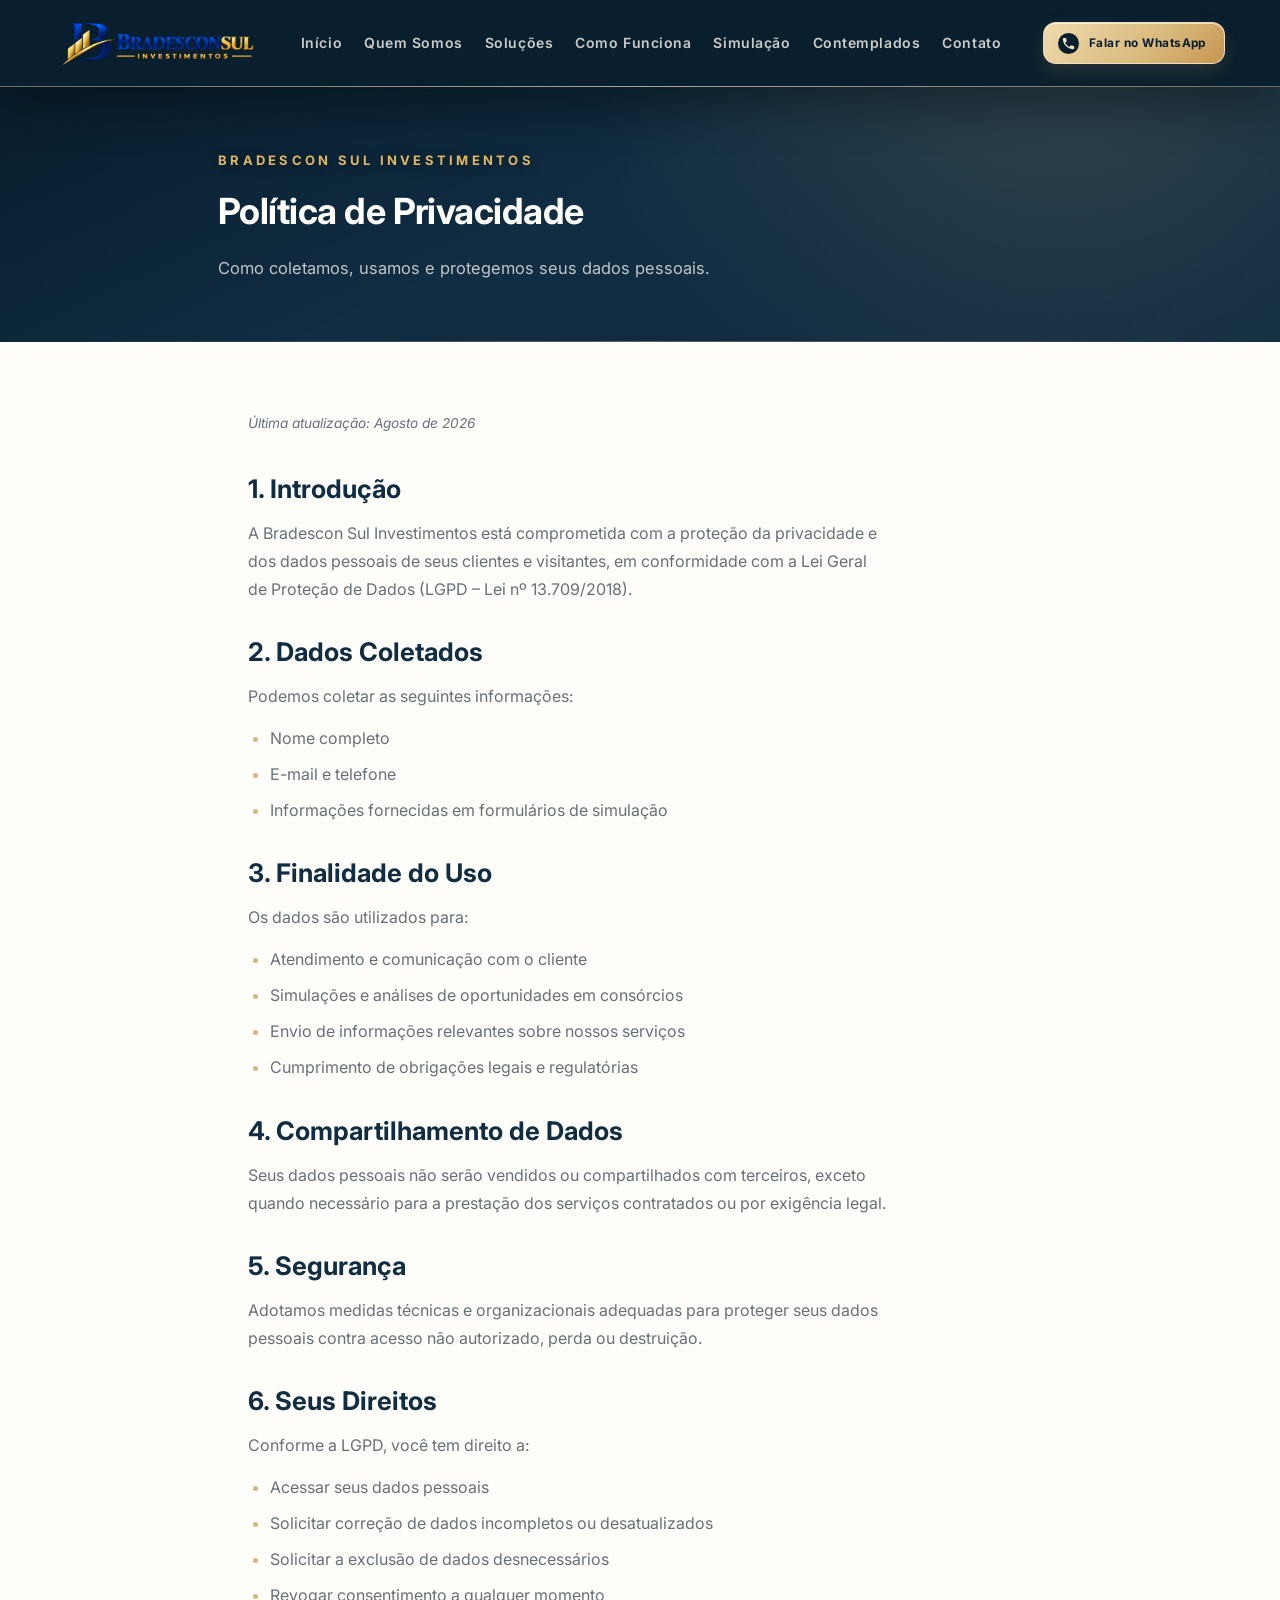
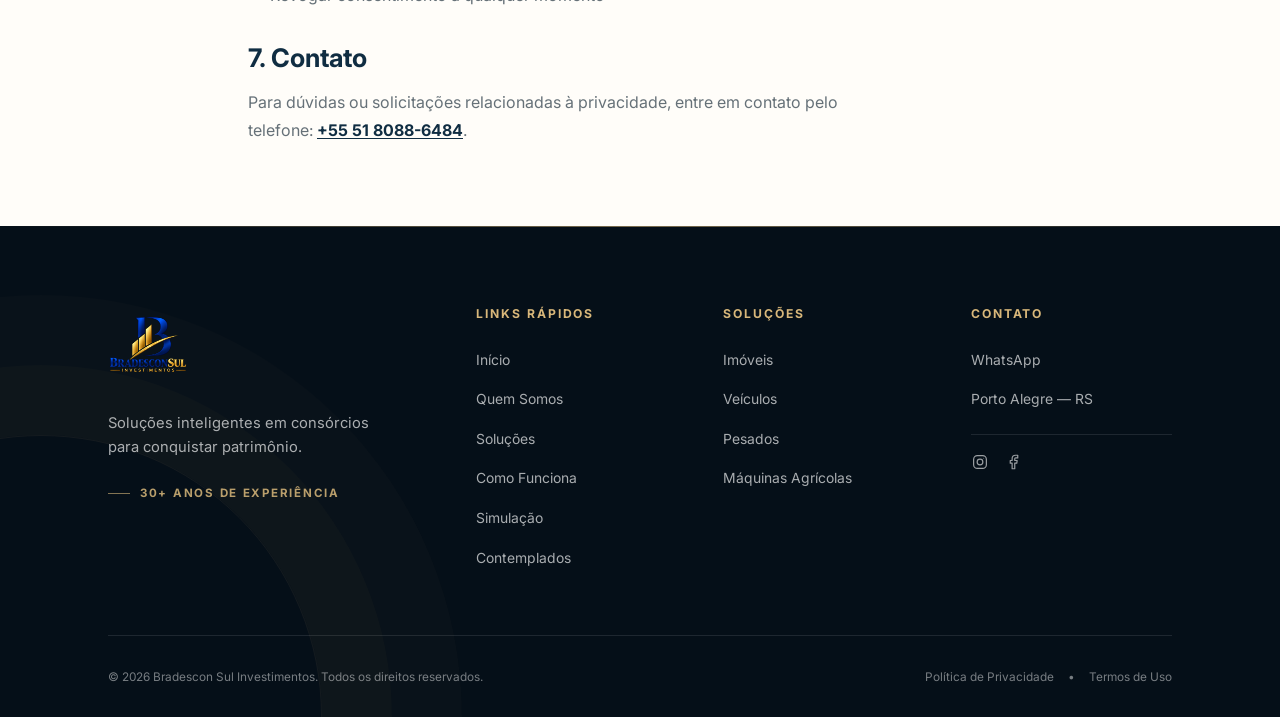
==== privacidade/index.html @ 07418594 "Configura indexação e domínio Bradescon Sul" ====
<!DOCTYPE html>
<html lang="pt-BR">
<head>
<meta charset="UTF-8">
<meta name="viewport" content="width=device-width, initial-scale=1.0">
<meta name="description" content="Política de Privacidade do site da Bradescon Sul Investimentos, em conformidade com a LGPD.">
<meta name="theme-color" content="#102d42">
<meta property="og:title" content="Política de Privacidade | Bradescon Sul Investimentos">
<meta property="og:description" content="Como a Bradescon Sul Investimentos coleta, usa e protege seus dados pessoais.">
<meta property="og:type" content="website">
<meta property="og:url" content="https://bradesconsul.com/privacidade/">
<meta property="og:image" content="https://bradesconsul.com/images/og-image.png">
<meta property="og:image:width" content="1731">
<meta property="og:image:height" content="909">
<meta name="twitter:card" content="summary_large_image">
<meta name="twitter:title" content="Política de Privacidade | Bradescon Sul Investimentos">
<meta name="twitter:description" content="Como a Bradescon Sul Investimentos coleta, usa e protege seus dados pessoais.">
<meta name="twitter:image" content="https://bradesconsul.com/images/og-image.png">
<link rel="canonical" href="https://bradesconsul.com/privacidade/">
<title>Política de Privacidade | Bradescon Sul Investimentos</title>
<link rel="icon" href="/images/sigla-bradescon-512.png" type="image/png">
<link rel="manifest" href="/manifest.webmanifest">
<link rel="preconnect" href="https://fonts.googleapis.com">
<link rel="preconnect" href="https://fonts.gstatic.com" crossorigin>
<link href="https://fonts.googleapis.com/css2?family=Inter:wght@400;500;600;700;800&display=swap" rel="stylesheet">
<link rel="stylesheet" href="/style.css">
</head>
<body class="inner-page">
<header class="header" id="header">
<div class="container header-content">
<a class="logo" href="/" aria-label="Bradescon Sul Investimentos — início">
<picture><source media="(max-width: 768px)" srcset="/images/sigla-bradescon-512.png"><img src="/images/logo%20hero%20atualizado.png" width="2172" height="724" alt="Bradescon Sul Investimentos"></picture>
</a>
<nav class="nav-desktop" aria-label="Navegação principal">
<ul class="nav-list">
<li>
<a href="/">Início</a>
</li>
<li>
<a href="/quem-somos/">Quem Somos</a>
</li>
<li>
<a href="/servicos/">Soluções</a>
</li>
<li>
<a href="/#como-funciona">Como Funciona</a>
</li>
<li>
<a href="/simulacao/">Simulação</a>
</li>
<li>
<a href="/#conquistas">Contemplados</a>
</li>
<li>
<a href="/#contato">Contato</a>
</li>
</ul>
</nav>
<div class="header-actions">
<a href="https://wa.me/555180886484" class="btn btn-whatsapp" target="_blank" rel="noopener noreferrer">
<span class="whatsapp-mark" aria-hidden="true">
<svg viewBox="0 0 24 24">
<path d="M6.6 10.8c1.4 2.8 3.8 5.1 6.6 6.6l2.2-2.2c.3-.3.7-.4 1-.2 1.1.4 2.3.6 3.6.6.6 0 1 .4 1 1V20c0 .6-.4 1-1 1-9.4 0-17-7.6-17-17 0-.6.4-1 1-1h3.5c.6 0 1 .4 1 1 0 1.3.2 2.5.6 3.6.1.3 0 .7-.2 1l-2.3 2.2Z"/>
</svg>
</span> Falar no WhatsApp</a>
</div>
<button class="menu-toggle" id="menuToggle" aria-label="Abrir menu" aria-expanded="false" aria-controls="navMobile">
<span>
</span>
<span>
</span>
<span>
</span>
</button>
</div>
<nav class="nav-mobile" id="navMobile" aria-label="Navegação mobile">
<ul class="nav-list-mobile">
<li>
<a href="/">Início</a>
</li>
<li>
<a href="/quem-somos/">Quem Somos</a>
</li>
<li>
<a href="/servicos/">Soluções</a>
</li>
<li>
<a href="/#como-funciona">Como Funciona</a>
</li>
<li>
<a href="/simulacao/">Simulação</a>
</li>
<li>
<a href="/#conquistas">Contemplados</a>
</li>
<li>
<a href="/#contato">Contato</a>
</li>
<li>
<a href="https://wa.me/555180886484" class="btn btn-whatsapp-mobile" target="_blank" rel="noopener noreferrer">Falar no WhatsApp</a>
</li>
</ul>
</nav>
</header>
<main>
<section class="inner-hero">
<div class="container">
<p class="hero-eyebrow">BRADESCON SUL INVESTIMENTOS</p>
<h1>Política de Privacidade</h1>
<p>Como coletamos, usamos e protegemos seus dados pessoais.</p>
</div>
</section>
<section class="legal-page">
<div class="container">
<p class="legal-updated">Última atualização: Agosto de 2026</p>

<div class="legal-block">
<h2>1. Introdução</h2>
<p>A Bradescon Sul Investimentos está comprometida com a proteção da privacidade e dos dados pessoais de seus clientes e visitantes, em conformidade com a Lei Geral de Proteção de Dados (LGPD – Lei nº 13.709/2018).</p>
</div>

<div class="legal-block">
<h2>2. Dados Coletados</h2>
<p>Podemos coletar as seguintes informações:</p>
<ul>
<li>Nome completo</li>
<li>E-mail e telefone</li>
<li>Informações fornecidas em formulários de simulação</li>
</ul>
</div>

<div class="legal-block">
<h2>3. Finalidade do Uso</h2>
<p>Os dados são utilizados para:</p>
<ul>
<li>Atendimento e comunicação com o cliente</li>
<li>Simulações e análises de oportunidades em consórcios</li>
<li>Envio de informações relevantes sobre nossos serviços</li>
<li>Cumprimento de obrigações legais e regulatórias</li>
</ul>
</div>

<div class="legal-block">
<h2>4. Compartilhamento de Dados</h2>
<p>Seus dados pessoais não serão vendidos ou compartilhados com terceiros, exceto quando necessário para a prestação dos serviços contratados ou por exigência legal.</p>
</div>

<div class="legal-block">
<h2>5. Segurança</h2>
<p>Adotamos medidas técnicas e organizacionais adequadas para proteger seus dados pessoais contra acesso não autorizado, perda ou destruição.</p>
</div>

<div class="legal-block">
<h2>6. Seus Direitos</h2>
<p>Conforme a LGPD, você tem direito a:</p>
<ul>
<li>Acessar seus dados pessoais</li>
<li>Solicitar correção de dados incompletos ou desatualizados</li>
<li>Solicitar a exclusão de dados desnecessários</li>
<li>Revogar consentimento a qualquer momento</li>
</ul>
</div>

<div class="legal-block">
<h2>7. Contato</h2>
<p>Para dúvidas ou solicitações relacionadas à privacidade, entre em contato pelo telefone: <a href="tel:+555180886484">+55 51 8088-6484</a>.</p>
</div>
</div>
</section>
</main>
<footer class="footer">
<div class="container">
<div class="footer-content">
<div class="footer-section footer-brand">
<img src="/images/bradesconsul%20logo%20grande.png" width="1254" height="1254" alt="Bradescon Sul Investimentos" class="footer-brand-logo" loading="lazy">
<p class="footer-brand-text">Soluções inteligentes em consórcios para conquistar patrimônio.</p>
<p class="footer-brand-since">30+ anos de experiência</p>
</div>
<div class="footer-section">
<h2 class="footer-heading">Links Rápidos</h2>
<ul>
<li>
<a href="/">Início</a>
</li>
<li>
<a href="/quem-somos/">Quem Somos</a>
</li>
<li>
<a href="/servicos/">Soluções</a>
</li>
<li>
<a href="/#como-funciona">Como Funciona</a>
</li>
<li>
<a href="/simulacao/">Simulação</a>
</li>
<li>
<a href="/#conquistas">Contemplados</a>
</li>
</ul>
</div>
<div class="footer-section">
<h2 class="footer-heading">Soluções</h2>
<ul>
<li>
<a href="/servicos/#imoveis">Imóveis</a>
</li>
<li>
<a href="/servicos/#veiculos">Veículos</a>
</li>
<li>
<a href="/servicos/#pesados">Pesados</a>
</li>
<li>
<a href="/servicos/#agro">Máquinas Agrícolas</a>
</li>
</ul>
</div>
<div class="footer-section footer-contact">
<h2 class="footer-heading">Contato</h2>
<ul>
<li>
<a href="https://wa.me/555180886484" target="_blank" rel="noopener noreferrer">WhatsApp</a>
</li>
<li>
<a href="/#contato">Porto Alegre — RS</a>
</li>
</ul>
<div class="footer-social">
<a href="https://www.instagram.com/bradescon_investimentos/" target="_blank" rel="noopener noreferrer" aria-label="Instagram da Bradescon Sul Investimentos, @bradescon_investimentos">
<svg viewBox="0 0 24 24" fill="none" stroke="currentColor" stroke-width="1.6" stroke-linecap="round" stroke-linejoin="round" aria-hidden="true">
<rect x="3.5" y="3.5" width="17" height="17" rx="5">
</rect>
<circle cx="12" cy="12" r="3.8">
</circle>
<circle cx="17" cy="7" r=".6" fill="currentColor" stroke="none">
</circle>
</svg>
</a>
<a href="https://www.facebook.com/profile.php?id=61593982286635" target="_blank" rel="noopener noreferrer" aria-label="Facebook da Bradescon Sul Investimentos">
<svg viewBox="0 0 24 24" fill="none" stroke="currentColor" stroke-width="1.6" stroke-linecap="round" stroke-linejoin="round" aria-hidden="true">
<path d="M17 3h-3a4.5 4.5 0 0 0-4.5 4.5V10H7v3.5h2.5V21H13v-7.5h2.7l.5-3.5H13V7.8c0-.7.6-1.3 1.3-1.3H17z">
</path>
</svg>
</a>
</div>
</div>
</div>
<div class="footer-bottom">
<div class="footer-copyright">© 2026 Bradescon Sul Investimentos. Todos os direitos reservados.</div>
<div class="footer-legal">
<a href="/privacidade/">Política de Privacidade</a>
<span aria-hidden="true">•</span>
<a href="/termos/">Termos de Uso</a>
</div>
</div>
</div>
</footer>
<script src="/script.js">
</script>
</body>
</html>
---- style.css ----
:root {
    --navy: #102d42;
    --navy-deep: #091f2e;
    --navy-abyss: #050f18;
    --champagne: #d8b77a;
    --champagne-light: #f1e2c2;
    --champagne-dark: #8a651f;
    --paper: #f6f3ed;
    --white: #fffdf9;
    --ink: #20313b;
    --muted: #667178;
    --line: rgba(16, 45, 66, 0.14);
    --font-main: 'Inter', sans-serif;
    --scroll-offset-desktop: 232px;
    --scroll-offset-tablet: 150px;
    --scroll-offset-mobile: 128px;
}

* { margin: 0; padding: 0; box-sizing: border-box; }
html { scroll-behavior: smooth; }
body { font-family: var(--font-main); color: var(--ink); background: var(--paper); line-height: 1.6; overflow-x: hidden; }
a { color: inherit; text-decoration: none; transition: color .25s ease; }
.container { max-width: 1220px; margin: 0 auto; padding: 0 28px; }
.highlight-gold { color: var(--champagne); }

.btn { display: inline-flex; align-items: center; justify-content: center; min-height: 52px; padding: 13px 28px; border: 1px solid transparent; border-radius: 2px; font-size: .88rem; font-weight: 700; letter-spacing: .04em; cursor: pointer; transition: transform .25s ease, background-color .25s ease, color .25s ease, border-color .25s ease; }
.btn:hover { transform: translateY(-2px); }
.btn-primary { background: var(--champagne); border-color: var(--champagne); color: var(--navy-deep); }
.btn-primary:hover { background: var(--champagne-light); border-color: var(--champagne-light); box-shadow: 0 8px 22px rgba(216,183,122,.25); }
.btn-secondary { background: transparent; border-color: currentColor; color: var(--navy); }
.btn-secondary:hover { background: var(--navy); color: var(--white); }

.header { position: fixed; inset: 0 0 auto; z-index: 1000; padding: 10px 0; color: var(--white); background: linear-gradient(100deg, #020a11 0%, #061926 47%, #020b12 100%); border-bottom: 1px solid rgba(216,183,122,.42); box-shadow: 0 18px 46px rgba(1,7,12,.42); opacity: 0; transform: translateY(-10px); animation: headerRise .5s ease forwards; transition: background-color .35s ease, padding .35s ease, box-shadow .35s ease, top .4s ease; }
.header.hide { top: -160px; }
.header::before { content: none; }
.header::after { content: ''; position: absolute; inset: auto 0 -1px; height: 1px; background: linear-gradient(90deg, rgba(216,183,122,.14), rgba(241,226,194,.54) 50%, rgba(216,183,122,.14)); pointer-events: none; }
.header.scrolled { padding: 6px 0; background: rgba(3,12,19,.98); backdrop-filter: blur(12px); border-bottom-color: rgba(216,183,122,.52); box-shadow: 0 14px 34px rgba(0,0,0,.38); }
.header .container { max-width: none; padding-right: clamp(40px, 6vw, 120px); padding-left: clamp(40px, 6vw, 120px); }
.header-content { min-height: 120px; display: flex; align-items: center; gap: clamp(34px, 2.6vw, 52px); }
.logo { position: relative; isolation: isolate; flex: 0 0 auto; display: flex; align-items: center; justify-content: flex-start; width: auto; height: 68px; padding: 0; background: transparent; border: 0; box-shadow: none; transition: height .35s ease, transform .3s ease; }
.logo::before { content: none; }
.logo::after { content: none; }
.logo picture, .logo img { display: block; width: auto; height: 100%; max-height: 100%; }
.logo img { object-fit: contain; }
.logo:hover { transform: translateY(-2px); }
.header.scrolled .logo::before { content: none; }
.header.scrolled .header-content { min-height: 80px; }
.header.scrolled .logo { flex-basis: auto; width: auto; height: 48px; padding: 0; }
.nav-desktop { flex: 1; }
.nav-list { display: flex; align-items: center; justify-content: center; gap: clamp(32px, 2.5vw, 50px); list-style: none; }
.nav-list a { position: relative; padding: 14px 0; color: rgba(241,237,229,.84); font-size: .88rem; font-weight: 600; letter-spacing: .04em; white-space: nowrap; transition: color .3s ease, text-shadow .3s ease; }
.nav-list a::after { content: ''; position: absolute; left: -4px; right: -4px; bottom: 6px; height: 1px; background: linear-gradient(90deg, var(--champagne), var(--champagne-light)); transform: scaleX(0); transform-origin: left; transition: transform .4s cubic-bezier(.2,.7,.2,1); }
.nav-list a:hover, .nav-list a:focus-visible { color: var(--champagne-light); text-shadow: 0 0 12px rgba(216,183,122,.2); }
.nav-list a:hover::after, .nav-list a:focus-visible::after { transform: scaleX(1); }
.nav-list a[aria-current="page"] { color: var(--champagne); }
.nav-list a[aria-current="page"]::after { transform: scaleX(1); }
.header-actions { flex: 0 0 auto; display: flex; align-items: center; }
.header-actions::before { content: none; }
.btn-whatsapp { position: relative; overflow: hidden; min-width: 228px; min-height: 64px; padding: 15px 26px 15px 20px; gap: 14px; border: 1px solid rgba(241,226,194,.9); border-radius: 13px; background: linear-gradient(135deg, #f0dcae 0%, var(--champagne) 62%, #c7954f 100%); color: var(--navy-deep); font-size: .89rem; font-weight: 700; letter-spacing: .04em; box-shadow: 0 8px 20px rgba(216,183,122,.16), 0 6px 16px rgba(0,0,0,.16), inset 0 1px 0 rgba(255,255,255,.6); transition: transform .25s ease, box-shadow .25s ease, filter .25s ease; }
.btn-whatsapp::after { content: ''; position: absolute; top: 0; left: -55%; width: 32%; height: 100%; background: linear-gradient(115deg, transparent, rgba(255,255,255,.42), transparent); transform: skewX(-18deg); transition: left .65s ease; }
.btn-whatsapp:hover { filter: brightness(1.05); transform: translateY(-2px); box-shadow: 0 10px 24px rgba(216,183,122,.2), inset 0 1px 0 rgba(255,255,255,.66); }
.btn-whatsapp:hover::after { left: 130%; }
.whatsapp-mark { display: inline-grid; place-items: center; flex: 0 0 auto; width: 31px; height: 31px; border-radius: 50%; background: var(--navy-deep); color: var(--champagne-light); }
.whatsapp-mark svg { width: 15px; height: 15px; fill: currentColor; }
.menu-toggle { display: none; width: 46px; height: 46px; margin-left: auto; padding: 9px; border: 1px solid rgba(216,183,122,.42); border-radius: 2px; background: rgba(255,255,255,.018); cursor: pointer; transition: border-color .3s ease, background-color .3s ease; }
.menu-toggle:hover { border-color: rgba(216,183,122,.78); background: rgba(216,183,122,.055); }
.menu-toggle:focus { outline: none; }
.menu-toggle:focus-visible { outline: none; border-color: var(--champagne); }
.menu-toggle span { display: block; width: 24px; height: 1px; margin: 5px auto; background: var(--champagne-light); transition: transform .25s ease, opacity .25s ease; }
.menu-toggle.active span:first-child { transform: translateY(6px) rotate(45deg); }
.menu-toggle.active span:nth-child(2) { opacity: 0; }
.menu-toggle.active span:last-child { transform: translateY(-6px) rotate(-45deg); }
.nav-mobile { display: none; }

.hero { position: relative; height: 100svh; display: flex; align-items: center; overflow: hidden; background: var(--navy-abyss); isolation: isolate; }
.hero-background, .hero-overlay { position: absolute; inset: 0; }
.hero-background { z-index: 0; overflow: hidden; }
.hero-background img { width: 100%; height: 100%; object-fit: cover; object-position: 50% 44%; }
.hero-overlay { z-index: 1; background: linear-gradient(90deg, rgba(2,24,38,.96) 0%, rgba(2,24,38,.88) 20%, rgba(2,24,38,.58) 35%, rgba(2,24,38,.18) 48%, rgba(2,24,38,0) 60%); }
.hero-overlay::before, .hero-overlay::after { content: none; }
.hero-deco { position: absolute; inset: 0; z-index: 1; width: 100%; height: 100%; overflow: visible; pointer-events: none; }
.hero-deco path { stroke-dasharray: 1800; animation: heroDecoDraw 1.1s cubic-bezier(.2,.7,.2,1) forwards; animation-delay: .35s; }
.hero-deco-aux { animation-delay: .52s; }
@keyframes heroDecoDraw { from { stroke-dashoffset: 1800; } to { stroke-dashoffset: 0; } }
.hero .container { max-width: none; padding-right: clamp(36px, 5.7vw, 108px); padding-left: clamp(36px, 5.7vw, 108px); }
.hero-content { position: relative; z-index: 2; width: 100%; padding-top: 214px; padding-bottom: 52px; color: var(--white); }
.hero-text { position: relative; z-index: 1; max-width: 790px; padding: 34px 0 38px; }
.hero-text::before { content: none; }
.hero-text::after { content: ''; position: absolute; z-index: -1; width: 760px; height: 620px; left: -220px; top: 50%; background: radial-gradient(ellipse, rgba(2,24,38,.42) 0%, rgba(2,24,38,.22) 45%, transparent 72%); transform: translateY(-50%); pointer-events: none; }
.hero-eyebrow { margin-bottom: 36px; color: #e1b763; font-size: .8125rem; font-weight: 700; letter-spacing: .25em; text-shadow: 0 2px 10px rgba(0,0,0,.5); }
.hero-headline { max-width: 780px; margin-bottom: 36px; font-size: clamp(3.4rem, 4.5vw, 4.6rem); font-weight: 700; line-height: 1.13; letter-spacing: -.03em; text-shadow: 0 7px 38px rgba(0,0,0,.58); overflow-wrap: normal; word-break: keep-all; }
.hero-line { display: block; }
.hero-headline .highlight-gold { color: var(--champagne-light); background: linear-gradient(100deg, var(--champagne-light), var(--champagne) 72%, #c3924e); background-clip: text; -webkit-background-clip: text; -webkit-text-fill-color: transparent; text-shadow: 0 0 34px rgba(216,183,122,.2); }
.hero-subheadline { max-width: 460px; margin-bottom: 42px; color: rgba(245,243,238,.94); font-size: 1.0625rem; font-weight: 400; line-height: 1.6; text-shadow: 0 2px 14px rgba(0,0,0,.55); }
.hero-ctas { display: flex; flex-wrap: wrap; gap: 20px; max-width: 100%; }
.final-ctas { display: flex; flex-wrap: wrap; gap: 16px; max-width: 100%; }
.hero-ctas .btn { min-width: 264px; max-width: 100%; min-height: 74px; padding: 18px 30px; gap: 22px; border-radius: 9px; font-size: .95rem; letter-spacing: .05em; box-sizing: border-box; }
.hero-ctas .btn-secondary { min-width: 306px; border-width: 1.5px; }
.hero-ctas .btn-primary { position: relative; overflow: hidden; background: linear-gradient(135deg, var(--champagne-light) 0%, var(--champagne) 62%, #bd8d4e 100%); border-color: rgba(241,226,194,.86); color: var(--navy-deep); box-shadow: 0 12px 30px rgba(216,183,122,.2), inset 0 1px 0 rgba(255,255,255,.55); transition: transform .3s ease, box-shadow .3s ease, filter .3s ease; }
.hero-ctas .btn-primary::after { content: ''; position: absolute; top: 0; left: -60%; width: 35%; height: 100%; background: linear-gradient(120deg, transparent, rgba(255,255,255,.6), transparent); transform: skewX(-18deg); transition: left .65s ease; }
.hero-ctas .btn-primary:hover { filter: brightness(1.06); box-shadow: 0 16px 38px rgba(216,183,122,.3), inset 0 1px 0 rgba(255,255,255,.72); }
.hero-ctas .btn-primary:hover::after { left: 130%; }
.hero-ctas .btn-secondary { position: relative; border-color: rgba(216,183,122,.72); color: rgba(240,237,230,.92); background: rgba(5,18,28,.72); backdrop-filter: blur(7px); box-shadow: inset 0 0 0 1px rgba(255,255,255,.025); transition: border-color .25s ease, background-color .25s ease, color .25s ease, transform .25s ease, box-shadow .25s ease; }
.hero-ctas .btn-secondary:hover { border-color: var(--champagne); color: var(--champagne-light); background: rgba(216,183,122,.14); box-shadow: 0 8px 20px rgba(216,183,122,.14); }
.hero-step { opacity: 1; transform: none; filter: none; animation: heroStep .5s cubic-bezier(.2,.7,.2,1) backwards; }
.hero-step-1 { animation-delay: 60ms; }
.hero-step-2 { animation-delay: 140ms; }
.hero-step-3 { animation-delay: 220ms; }
.hero-step-4 { animation-delay: 300ms; }
.hero-step-5 { animation-delay: 380ms; }
.hero-step-6 { animation-delay: 460ms; }
.hero-step-7 { animation-delay: 540ms; }

.credibility { position: relative; z-index: 3; padding: 64px 0 92px; border-top: 2px solid var(--champagne); background: linear-gradient(180deg, var(--navy-deep), var(--navy)); color: var(--white); overflow: hidden; }
.credibility::before { content: ''; position: absolute; inset: 0; background: radial-gradient(ellipse 45% 120% at 50% 0%, rgba(216,183,122,.12), transparent 70%); pointer-events: none; }
.credibility-grid { position: relative; display: grid; grid-template-columns: repeat(4, 1fr); max-width: 1120px; margin: 0 auto; }
.credibility-item { position: relative; padding: 8px 30px; text-align: center; display: flex; flex-direction: column; align-items: center; opacity: 0; transform: translateY(18px); transition: opacity .7s ease, transform .7s ease, background-color .35s ease; border-radius: 3px; }
.credibility-item.in-view { opacity: 1; transform: translateY(0); }
.credibility-item:nth-child(2) { transition-delay: .12s; }
.credibility-item:nth-child(3) { transition-delay: .24s; }
.credibility-item:nth-child(4) { transition-delay: .36s; }
.credibility-item:not(:last-child)::after { content: ''; position: absolute; top: 6%; bottom: 6%; right: 0; width: 1px; background: linear-gradient(180deg, transparent, rgba(216,183,122,.55), transparent); }
.credibility-icon { display: inline-flex; align-items: center; justify-content: center; width: 42px; height: 42px; margin-bottom: 16px; color: var(--champagne); transition: filter .35s ease, transform .35s ease; }
.credibility-icon svg { width: 26px; height: 26px; }
.credibility-number { display: flex; align-items: center; justify-content: center; text-align: center; min-height: clamp(3.2rem, 4.4vw, 4.2rem); width: 100%; color: var(--champagne-light); font-size: clamp(2rem, 2.8vw, 2.7rem); font-weight: 700; line-height: 1.12; letter-spacing: -.01em; font-variant-numeric: tabular-nums; }
.credibility-number-static { font-size: clamp(1.35rem, 1.9vw, 1.8rem); }
.credibility-label { margin-top: 9px; color: rgba(255,255,255,.68); font-size: .78rem; font-weight: 700; letter-spacing: .16em; text-transform: uppercase; text-align: center; }
@supports (grid-template-rows: subgrid) {
    @media (min-width: 769px) {
        .credibility-grid { grid-template-rows: auto 1fr auto; }
        .credibility-item { display: grid; grid-template-rows: subgrid; grid-row: span 3; align-items: center; }
        .credibility-icon { align-self: end; }
        .credibility-number { min-height: 0; height: 100%; }
        .credibility-label { align-self: start; }
    }
}
@media (hover: hover) {
    .credibility-item:hover { background-color: rgba(216,183,122,.05); }
    .credibility-item:hover .credibility-icon { filter: drop-shadow(0 0 10px rgba(216,183,122,.55)); transform: translateY(-2px); }
}

.partners { position: relative; padding: 118px 0 112px; background: var(--navy); color: var(--white); overflow: hidden; }
.partners-head { max-width: 640px; margin: 0 auto 54px; text-align: center; }
.partners-eyebrow { margin-bottom: 24px; color: var(--champagne); font-size: .78rem; font-weight: 700; letter-spacing: .3em; }
.partners-title { margin-bottom: 20px; color: var(--white); font-size: clamp(2.1rem, 3.3vw, 3rem); line-height: 1.16; letter-spacing: -.01em; }
.partners-intro { color: rgba(255,255,255,.72); font-size: 1rem; line-height: 1.75; }
.partners-intro strong { color: var(--champagne-light); font-weight: 700; }
.partners-animate { opacity: 0; transform: translateY(20px); transition: opacity .7s ease, transform .7s ease; }
.partners-animate.in-view { opacity: 1; transform: translateY(0); }
.partners-eyebrow.partners-animate { transition-delay: 0s; }
.partners-title.partners-animate { transition-delay: .08s; }
.partners-intro.partners-animate { transition-delay: .16s; }
.partners-carousel.partners-animate { transition-delay: .22s; }
.partners-dots.partners-animate { transition-delay: .26s; }
.partners-hint.partners-animate { transition-delay: .3s; }
.partners-trust.partners-animate { transition-delay: .34s; }

.partners-carousel { position: relative; display: flex; align-items: center; gap: 14px; margin-bottom: 22px; }
.partners-viewport { overflow: hidden; width: 100%; padding: 6px 2px 14px; cursor: grab; touch-action: pan-y; }
.partners-viewport.is-dragging { cursor: grabbing; }
.partners-track { display: flex; gap: 18px; width: max-content; will-change: transform; }
.partners-card { flex: 0 0 auto; width: 168px; height: 118px; display: flex; align-items: center; justify-content: center; padding: 20px; background: var(--white); border: 1px solid transparent; border-radius: 6px; box-shadow: 0 10px 24px rgba(5,15,24,.28); transition: transform .3s ease, box-shadow .3s ease, border-color .3s ease; }
.partners-card img { max-width: 100%; max-height: 100%; object-fit: contain; pointer-events: none; }
.partners-arrow { flex: 0 0 auto; display: inline-flex; align-items: center; justify-content: center; width: 44px; height: 44px; border: 1px solid rgba(216,183,122,.4); border-radius: 50%; background: rgba(255,255,255,.04); color: var(--champagne-light); cursor: pointer; transition: background-color .3s ease, border-color .3s ease, transform .25s ease; }
.partners-arrow svg { width: 18px; height: 18px; }
.partners-arrow:active { transform: scale(.94); }
.partners-arrow:focus-visible { outline: 2px solid var(--champagne); outline-offset: 3px; }
@media (hover: hover) {
    .partners-viewport:not(.is-dragging) .partners-card:hover { transform: translateY(-4px); border-color: rgba(216,183,122,.55); box-shadow: 0 16px 32px rgba(5,15,24,.36); }
    .partners-arrow:hover { background-color: rgba(216,183,122,.14); border-color: var(--champagne); }
}

.partners-dots { display: flex; align-items: center; justify-content: center; gap: 9px; margin-bottom: 26px; }
.partners-dot { width: 7px; height: 7px; border-radius: 50%; border: 0; padding: 0; background: rgba(255,255,255,.25); cursor: pointer; transition: background-color .3s ease, transform .3s ease; }
.partners-dot.active { background: var(--champagne); transform: scale(1.3); }
.partners-dot:focus-visible { outline: 2px solid var(--champagne); outline-offset: 3px; }
@media (hover: hover) {
    .partners-dot:hover { background: rgba(216,183,122,.6); }
}

.partners-hint { display: flex; align-items: center; justify-content: center; gap: 10px; margin-bottom: 50px; color: rgba(255,255,255,.5); font-size: .82rem; }
.partners-hint svg { width: 17px; height: 17px; color: var(--champagne); }

.partners-trust { display: grid; grid-template-columns: 1fr 1px 1fr; gap: 44px; padding: 34px 42px; border: 1px solid rgba(216,183,122,.28); border-radius: 4px; background: rgba(255,255,255,.03); }
.partners-trust-divider { width: 1px; background: linear-gradient(180deg, transparent, rgba(216,183,122,.4), transparent); }
.partners-trust-item { display: flex; align-items: flex-start; gap: 18px; }
.partners-trust-icon { flex: 0 0 auto; display: inline-flex; align-items: center; justify-content: center; width: 40px; height: 40px; margin-top: 1px; color: var(--champagne); }
.partners-trust-icon svg { width: 24px; height: 24px; }
.partners-trust-item p { color: rgba(255,255,255,.78); font-size: .95rem; line-height: 1.6; }
.partners-trust-item strong { color: var(--champagne-light); font-weight: 700; }

.about { position: relative; padding: 150px 0 142px; scroll-margin-top: var(--scroll-offset-desktop); background: linear-gradient(180deg, var(--navy-deep) 0%, var(--paper) 128px, var(--paper) 100%); overflow: hidden; }
.about::before { content: ''; position: absolute; top: 0; left: 0; right: 0; height: 1px; background: linear-gradient(90deg, transparent, rgba(216,183,122,.6), transparent); }
.about::after { content: ''; position: absolute; width: 420px; height: 420px; right: -240px; bottom: -230px; border: 1px solid rgba(16,45,66,.055); border-radius: 50%; box-shadow: 0 0 0 72px rgba(16,45,66,.018); pointer-events: none; }
.about-grid { position: relative; z-index: 1; display: grid; grid-template-columns: minmax(0, .95fr) minmax(420px, 1.05fr); gap: clamp(46px, 6.4vw, 82px); align-items: center; }
.about-eyebrow { margin-bottom: 22px; color: var(--champagne); font-size: .78rem; font-weight: 700; letter-spacing: .3em; }
.about-title { max-width: 590px; margin-bottom: 30px; color: var(--navy); font-size: clamp(2.65rem, 4.35vw, 4.25rem); font-weight: 700; line-height: 1.08; letter-spacing: -.025em; text-wrap: balance; }
.about-copy { max-width: 510px; margin-bottom: 34px; }
.about-copy p { color: #5b6870; font-size: .97rem; line-height: 1.85; }
.about-copy p + p { margin-top: 19px; }
.about-link { position: relative; display: inline-flex; align-items: center; gap: 9px; color: var(--navy); font-size: .92rem; font-weight: 700; letter-spacing: .02em; }
.about-link::after { content: ''; position: absolute; left: 0; right: 100%; bottom: -4px; height: 1px; background: var(--champagne); transition: right .4s cubic-bezier(.2,.7,.2,1); }
.about-link span { transition: transform .3s ease, color .3s ease; color: var(--champagne); }
.about-visual { position: relative; min-width: 0; padding: 0 2px 20px 0; }
.about-visual::before { content: ''; position: absolute; inset: 22px -20px 0 22px; border: 1px solid rgba(216,183,122,.55); border-radius: 6px; z-index: -1; }
.about-panel { position: relative; overflow: hidden; padding: 20px 20px 0; border: 1px solid rgba(216,183,122,.3); border-radius: 6px; background: linear-gradient(145deg, var(--navy) 0%, var(--navy-deep) 100%); box-shadow: 0 28px 55px rgba(9,31,46,.2); transition: transform .5s cubic-bezier(.2,.7,.2,1), box-shadow .5s ease, border-color .5s ease; }
.about-panel::before { content: ''; position: absolute; inset: 10px; border: 1px solid rgba(216,183,122,.21); pointer-events: none; z-index: 3; }
.about-visual-frame { position: relative; aspect-ratio: 4 / 3; overflow: hidden; background: var(--navy-deep); }
.about-visual-frame::after { content: ''; position: absolute; inset: 0; background: linear-gradient(180deg, transparent 60%, rgba(9,31,46,.22) 100%); pointer-events: none; }
.about-visual-frame img { display: block; width: 100%; height: 100%; object-fit: cover; object-position: center 48%; transform: scale(1.005); transition: transform .85s cubic-bezier(.2,.7,.2,1), filter .6s ease; }
.about-panel-footer { min-height: 116px; display: grid; grid-template-columns: minmax(0, .8fr) minmax(220px, 1.2fr); align-items: center; gap: 24px; padding: 18px 10px 18px 24px; }
.about-visual-caption { padding-left: 52px; color: rgba(255,255,255,.72); font-size: .65rem; font-weight: 700; letter-spacing: .21em; line-height: 1.6; }
.about-national { min-width: 0; display: grid; grid-template-columns: 42px minmax(0, 1fr); align-items: center; gap: 13px; padding-left: 22px; border-left: 1px solid rgba(216,183,122,.48); }
.about-national-icon { display: grid; place-items: center; width: 38px; height: 46px; color: var(--champagne); }
.about-national-icon svg { width: 100%; height: 100%; stroke: currentColor; stroke-width: 1.4; stroke-linecap: round; stroke-linejoin: round; }
.about-national-copy { min-width: 0; display: flex; flex-direction: column; gap: 5px; }
.about-national-copy strong { color: var(--champagne-light); font-size: .67rem; letter-spacing: .14em; line-height: 1.4; }
.about-national-copy > span { color: rgba(255,255,255,.67); font-size: .68rem; line-height: 1.55; }
.about-visual-badge { position: absolute; left: -30px; bottom: 78px; z-index: 4; display: flex; flex-direction: column; align-items: center; justify-content: center; width: 116px; height: 116px; padding: 10px 8px; box-sizing: border-box; border: 1px solid rgba(216,183,122,.38); border-radius: 3px; background: var(--white); box-shadow: 0 18px 36px rgba(16,45,66,.2); }
.about-visual-badge-number { color: var(--navy); font-size: 2rem; font-weight: 700; line-height: 1; text-align: center; }
.about-visual-badge-number::after { content: ''; display: block; width: 28px; height: 1px; margin: 10px auto 0; background: rgba(216,183,122,.85); }
.about-visual-badge-label { margin-top: 8px; color: #a77d43; font-size: .58rem; font-weight: 700; line-height: 1.45; letter-spacing: .07em; text-align: center; text-transform: uppercase; }
@media (hover: hover) and (pointer: fine) {
    .about-link:hover { color: var(--navy); }
    .about-link:hover::after { right: 0; }
    .about-link:hover span { transform: translateX(5px); }
    .about-visual:hover .about-panel { border-color: rgba(216,183,122,.62); box-shadow: 0 34px 68px rgba(9,31,46,.25); transform: translateY(-5px); }
    .about-visual:hover .about-visual-frame img { transform: scale(1.035); filter: saturate(1.03) contrast(1.02); }
}
.about-animate, .about-animate-x { opacity: 0; transition: opacity .7s ease, transform .7s ease; }
.about-animate { transform: translateY(18px); }
.about-animate-x { transform: translateX(24px); }
.about-animate.in-view, .about-animate-x.in-view { opacity: 1; transform: none; }
.about-eyebrow.about-animate { transition-delay: 0s; }
.about-title.about-animate { transition-delay: .08s; }
.about-copy.about-animate { transition-delay: .16s; }
.about-link.about-animate { transition-delay: .24s; }

.solucoes { position: relative; padding: 130px 0 140px; background: var(--navy-deep); overflow: hidden; }
.solucoes::before { content: ''; position: absolute; top: 0; left: 0; right: 0; height: 1px; background: linear-gradient(90deg, transparent, rgba(216,183,122,.5), transparent); }
.solucoes-head { max-width: 620px; margin-bottom: 64px; }
.solucoes-eyebrow { margin-bottom: 22px; color: var(--champagne); font-size: .78rem; font-weight: 700; letter-spacing: .3em; }
.solucoes-title { max-width: 560px; margin-bottom: 20px; color: var(--white); font-size: clamp(2.2rem, 3.4vw, 3.2rem); line-height: 1.15; letter-spacing: -.01em; }
.solucoes-subtitle { max-width: 480px; color: rgba(255,255,255,.68); font-size: 1rem; line-height: 1.7; }

.solucoes-grid { display: grid; grid-template-columns: repeat(2, 1fr); gap: 1px; background: rgba(216,183,122,.2); }
.solucao-panel { position: relative; display: block; aspect-ratio: 5 / 4; overflow: hidden; background: var(--navy); color: var(--white); }
.solucao-panel-image, .solucao-panel-image::after { position: absolute; inset: 0; }
.solucao-panel-image { overflow: hidden; }
.solucao-panel-image::after { content: ''; background: linear-gradient(180deg, rgba(9,31,46,.15) 30%, rgba(9,31,46,.94) 100%); transition: background .4s ease; }
.solucao-panel-image img { width: 100%; height: 100%; object-fit: cover; transition: transform .6s ease; }
.solucao-panel:hover .solucao-panel-image img { transform: scale(1.035); }
.solucao-panel:hover .solucao-panel-image::after { background: linear-gradient(180deg, rgba(9,31,46,.25) 25%, rgba(9,31,46,.97) 100%); }
.solucao-panel-indicator { position: absolute; top: 26px; right: 26px; z-index: 2; display: grid; place-items: center; width: 38px; height: 38px; border: 1px solid rgba(216,183,122,.5); border-radius: 50%; color: var(--champagne-light); font-size: 1rem; opacity: 0; transform: scale(.7); transition: opacity .35s ease, transform .35s ease, border-color .35s ease; }
.solucao-panel:hover .solucao-panel-indicator { opacity: 1; transform: scale(1); border-color: var(--champagne); }
.solucao-panel-content { position: relative; z-index: 1; height: 100%; display: flex; flex-direction: column; justify-content: flex-end; padding: 34px 32px; }
.solucao-panel-content::before { content: ''; position: absolute; left: 32px; right: 32px; bottom: 0; height: 1px; background: var(--champagne); transform: scaleX(0); transform-origin: left; transition: transform .5s ease; }
.solucao-panel:hover .solucao-panel-content::before { transform: scaleX(1); }
.solucao-panel-category { margin-bottom: 10px; color: var(--champagne-light); font-size: .72rem; font-weight: 700; letter-spacing: .14em; text-transform: uppercase; }
.solucao-panel-content h3 { margin-bottom: 10px; color: var(--white); font-size: clamp(1.5rem, 2vw, 1.9rem); line-height: 1.1; transition: color .35s ease; }
.solucao-panel:hover .solucao-panel-content h3 { color: var(--champagne-light); }
.solucao-panel-desc { max-width: 360px; margin-bottom: 18px; color: rgba(255,255,255,.78); font-size: .9rem; line-height: 1.6; }
.solucao-panel-cta { display: inline-flex; align-items: center; gap: 8px; color: var(--champagne-light); font-size: .82rem; font-weight: 700; letter-spacing: .03em; }
.solucao-panel-cta span { transition: transform .3s ease; }
.solucao-panel:hover .solucao-panel-cta span { transform: translateX(5px); }
.solucoes-btn { border-color: rgba(255,255,255,.5); color: var(--white); }
.solucoes-btn:hover { border-color: var(--champagne); background: var(--champagne); color: var(--navy-deep); }

.solucoes-animate { opacity: 0; transform: translateY(20px); transition: opacity .7s ease, transform .7s ease; }
.solucoes-animate.in-view { opacity: 1; transform: translateY(0); }
.solucoes-eyebrow.solucoes-animate { transition-delay: 0s; }
.solucoes-title.solucoes-animate { transition-delay: .08s; }
.solucoes-subtitle.solucoes-animate { transition-delay: .16s; }

.como-funciona { position: relative; padding: 126px 0 136px; scroll-margin-top: var(--scroll-offset-desktop); background: var(--white); overflow: hidden; }
.como-funciona::before { content: ''; position: absolute; top: 0; left: 0; right: 0; height: 1px; background: linear-gradient(90deg, transparent, rgba(16,45,66,.16), transparent); }
.process-head { max-width: 680px; margin-bottom: 76px; }
.process-eyebrow { margin-bottom: 22px; color: var(--champagne); font-size: .78rem; font-weight: 700; letter-spacing: .3em; }
.process-title { max-width: 650px; margin-bottom: 20px; color: var(--navy); font-size: clamp(2.25rem, 3.7vw, 3.65rem); line-height: 1.08; letter-spacing: -.02em; }
.process-intro { max-width: 520px; color: var(--muted); font-size: 1rem; line-height: 1.75; }

.process-journey { --process-gap: clamp(22px, 3.5vw, 52px); position: relative; display: grid; grid-template-columns: repeat(4, minmax(0, 1fr)); gap: var(--process-gap); list-style: none; }
.process-step { position: relative; min-width: 0; text-align: center; }
.process-step:not(:last-child)::before, .process-step:not(:last-child)::after { content: ''; position: absolute; top: 37px; left: 50%; width: calc(100% + var(--process-gap)); height: 1px; }
.process-step:not(:last-child)::before { background: rgba(16,45,66,.14); }
.process-step:not(:last-child)::after { background: linear-gradient(90deg, var(--champagne), var(--champagne-light)); transform: scaleX(0); transform-origin: left; transition: transform .62s cubic-bezier(.2,.7,.2,1); }
.process-journey.in-view .process-step:not(:last-child)::after { transform: scaleX(1); }
.process-step:nth-child(1)::after { transition-delay: .26s; }
.process-step:nth-child(2)::after { transition-delay: .44s; }
.process-step:nth-child(3)::after { transition-delay: .62s; }
.process-marker { position: relative; z-index: 1; width: 74px; height: 74px; display: grid; place-items: center; margin: 0 auto 30px; border: 1px solid rgba(216,183,122,.7); border-radius: 50%; background: var(--white); color: var(--navy); transition: border-color .35s ease, background-color .35s ease, color .35s ease, box-shadow .35s ease; }
.process-marker::after { content: ''; position: absolute; inset: 7px; border: 1px solid rgba(16,45,66,.11); border-radius: inherit; transition: border-color .35s ease; }
.process-marker span { position: relative; z-index: 1; font-size: 1.35rem; font-weight: 700; line-height: 1; }
.process-step:hover .process-marker { border-color: var(--navy); background: var(--navy); color: var(--champagne-light); box-shadow: 0 10px 24px rgba(16,45,66,.12); }
.process-step:hover .process-marker::after { border-color: rgba(216,183,122,.42); }
.process-copy { transition: transform .35s ease; }
.process-step:hover .process-copy { transform: translateY(-4px); }
.process-copy h3 { min-height: 2.5em; margin-bottom: 13px; color: var(--navy); font-size: clamp(1.05rem, 1.35vw, 1.28rem); line-height: 1.25; }
.process-copy p { max-width: 260px; margin: 0 auto; color: var(--muted); font-size: .86rem; line-height: 1.7; }

.process-animate { opacity: 0; transform: translateY(22px); transition: opacity .7s ease, transform .7s cubic-bezier(.2,.7,.2,1); }
.process-animate.in-view { opacity: 1; transform: translateY(0); }
.process-eyebrow.process-animate { transition-delay: 0s; }
.process-title.process-animate { transition-delay: .08s; }
.process-intro.process-animate { transition-delay: .16s; }
.process-step:nth-child(1) { transition-delay: .2s; }
.process-step:nth-child(2) { transition-delay: .34s; }
.process-step:nth-child(3) { transition-delay: .48s; }
.process-step:nth-child(4) { transition-delay: .62s; }

.diferenciais { position: relative; padding: 126px 0 138px; background: radial-gradient(circle at 50% 0%, rgba(16,45,66,.92) 0%, rgba(9,31,46,.98) 46%, var(--navy-deep) 100%); overflow: hidden; }
.diferenciais::before { content: ''; position: absolute; top: 0; left: 0; right: 0; height: 1px; background: linear-gradient(90deg, transparent 8%, rgba(216,183,122,.62) 50%, transparent 92%); }
.diferenciais::after { content: ''; position: absolute; top: 1px; left: 50%; width: min(82vw, 1050px); height: 74px; background: linear-gradient(180deg, rgba(216,183,122,.055), transparent); clip-path: polygon(8% 0, 92% 0, 100% 100%, 0 100%); transform: translateX(-50%); pointer-events: none; }
.diff-layout { position: relative; z-index: 1; }
.diff-head { max-width: 1050px; margin: 0 auto 54px; text-align: center; }
.diff-eyebrow { color: var(--champagne); font-size: .78rem; font-weight: 700; letter-spacing: .34em; }
.diff-eyebrow-rule { display: block; width: 106px; height: 1px; margin: 11px auto 25px; background: linear-gradient(90deg, transparent, var(--champagne) 20%, var(--champagne) 80%, transparent); }
.diff-title { margin-bottom: 18px; color: var(--white); font-size: clamp(2.5rem, 4.3vw, 4.35rem); line-height: 1.08; letter-spacing: -.025em; }
.diff-intro { max-width: 650px; margin: 0 auto; color: rgba(255,255,255,.78); font-size: clamp(1rem, 1.45vw, 1.22rem); line-height: 1.7; text-wrap: balance; }

.diff-grid { display: grid; grid-template-columns: repeat(3, minmax(0, 1fr)); gap: 16px; list-style: none; }
.diff-card { position: relative; isolation: isolate; display: flex; min-width: 0; min-height: 276px; flex-direction: column; align-items: center; justify-content: center; padding: 34px 26px 32px; overflow: hidden; border: 1px solid rgba(216,183,122,.55); border-radius: 10px; background: linear-gradient(145deg, rgba(16,45,66,.84), rgba(9,31,46,.56)); text-align: center; transition: transform .42s cubic-bezier(.2,.7,.2,1), border-color .42s ease, background-color .42s ease, box-shadow .42s ease; }
.diff-card::before { content: ''; position: absolute; inset: 0; z-index: -1; background: radial-gradient(circle at 50% 15%, rgba(216,183,122,.1), transparent 48%); opacity: 0; transition: opacity .42s ease; }
.diff-icon { width: 94px; height: 94px; display: grid; place-items: center; margin-bottom: 13px; color: var(--champagne); filter: drop-shadow(0 3px 8px rgba(5,15,24,.36)); }
.diff-icon svg { width: 100%; height: 100%; overflow: visible; stroke: currentColor; stroke-width: 2.8; stroke-linecap: round; stroke-linejoin: round; transition: transform .42s cubic-bezier(.2,.7,.2,1), filter .42s ease; }
.diff-icon svg circle, .diff-icon svg path, .diff-icon svg rect, .diff-icon svg g, .diff-icon svg text { transform-box: fill-box; transform-origin: center; transition: transform .42s cubic-bezier(.2,.7,.2,1), opacity .42s ease, stroke-dashoffset .55s ease; }
.diff-card-rule { width: 44px; height: 1px; margin-bottom: 15px; background: rgba(216,183,122,.82); transition: width .42s cubic-bezier(.2,.7,.2,1), background-color .42s ease; }
.diff-card h3 { color: var(--white); font-size: clamp(1.14rem, 1.7vw, 1.48rem); line-height: 1.28; letter-spacing: -.01em; text-wrap: balance; transition: color .35s ease; }
.diff-icon-check { stroke-dasharray: 45; stroke-dashoffset: 0; }
.diff-icon-percentage { fill: currentColor; stroke: none; font-family: var(--font-main); font-size: 29px; font-weight: 700; }

@media (hover: hover) and (pointer: fine) {
    .diff-card:hover { border-color: rgba(241,226,194,.95); background-color: rgba(16,45,66,.96); box-shadow: 0 18px 34px rgba(5,15,24,.24); transform: translateY(-7px); }
    .diff-card:hover::before { opacity: 1; }
    .diff-card:hover .diff-icon svg { filter: drop-shadow(0 0 7px rgba(216,183,122,.23)); }
    .diff-card:hover .diff-card-rule { width: 72px; background: var(--champagne-light); }
    .diff-card:hover h3 { color: var(--champagne-light); }
    .diff-card-calendar:hover .diff-icon-accent { transform: translateY(-2px); opacity: .76; }
    .diff-card-property:hover .diff-icon-coin { transform: translateY(-4px); }
    .diff-card-vehicle:hover .diff-icon svg { transform: translateX(4px); }
    .diff-card-choice:hover .diff-icon-handles { transform: translateY(-3px); }
    .diff-card-accepted:hover .diff-icon-check { stroke-dashoffset: -45; }
    .diff-card-interest:hover .diff-icon-percentage { transform: scale(1.06); }
}

.diff-animate { opacity: 0; transform: translateY(22px); transition: opacity .72s ease, transform .72s cubic-bezier(.2,.7,.2,1); }
.diff-animate.in-view { opacity: 1; transform: translateY(0); }
.diff-eyebrow.diff-animate { transition-delay: 0s; }
.diff-eyebrow-rule.diff-animate { transform: scaleX(0); transition-delay: .06s; transform-origin: center; }
.diff-eyebrow-rule.diff-animate.in-view { transform: scaleX(1); }
.diff-title.diff-animate { transition-delay: .11s; }
.diff-intro.diff-animate { transition-delay: .18s; }
.diff-card.diff-animate { transition: transform .42s cubic-bezier(.2,.7,.2,1), border-color .42s ease, background-color .42s ease, box-shadow .42s ease; }
.diff-card.diff-animate.in-view { animation: diffCardReveal .72s cubic-bezier(.2,.7,.2,1) var(--diff-delay, 0s) backwards; }
@media (hover: hover) and (pointer: fine) {
    .diff-card.diff-animate.in-view:hover { transform: translateY(-7px); }
}

.contemplados { position: relative; padding: 132px 0 140px; scroll-margin-top: var(--scroll-offset-desktop); background: var(--navy-deep); overflow: hidden; }
.contemplados::before, .contemplados::after { content: ''; position: absolute; left: 0; right: 0; height: 1px; background: linear-gradient(90deg, transparent, rgba(216,183,122,.5), transparent); }
.contemplados::before { top: 0; }
.contemplados::after { bottom: 0; }
.conquistas-head { max-width: 620px; margin-bottom: 60px; }
.conquistas-eyebrow { margin-bottom: 22px; color: var(--champagne); font-size: .78rem; font-weight: 700; letter-spacing: .3em; }
.conquistas-title { max-width: 600px; margin-bottom: 18px; color: var(--white); font-size: clamp(2.2rem, 3.4vw, 3.2rem); line-height: 1.12; letter-spacing: -.015em; }
.conquistas-subtitle { max-width: 520px; color: rgba(255,255,255,.66); font-size: 1rem; line-height: 1.7; }

.conquistas-grid { display: grid; grid-template-columns: 1.4fr 1fr; grid-template-rows: repeat(3, minmax(0, 1fr)); grid-template-areas: "featured a" "featured b" "featured c"; gap: 2px; min-height: 660px; background: rgba(216,183,122,.3); }
.conquista-panel { position: relative; min-width: 0; overflow: hidden; padding: 0; border: 0; border-radius: 0; background: var(--navy); color: var(--white); font: inherit; text-align: left; cursor: pointer; isolation: isolate; transition: box-shadow .35s ease, transform .35s ease; }
.conquista-featured { grid-area: featured; }
.conquista-panel:nth-child(2) { grid-area: a; }
.conquista-panel:nth-child(3) { grid-area: b; }
.conquista-panel:nth-child(4) { grid-area: c; }
.conquista-image, .conquista-image::after { position: absolute; inset: 0; }
.conquista-image { overflow: hidden; }
.conquista-image::after { content: ''; background: linear-gradient(180deg, rgba(9,31,46,.18) 28%, rgba(9,31,46,.94) 100%); transition: background .4s ease; }
.conquista-image img { width: 100%; height: 100%; object-fit: cover; object-position: center; transition: transform .6s ease; }
.conquista-panel:nth-child(3) .conquista-image img { object-position: center 38%; }
.conquista-panel:nth-child(4) .conquista-image img { object-position: center 68%; }
.conquista-panel:is(:hover, :focus-visible) { z-index: 1; box-shadow: inset 0 0 0 1px var(--champagne); }
.conquista-panel:is(:hover, :focus-visible) .conquista-image img { transform: scale(1.045); }
.conquista-panel:is(:hover, :focus-visible) .conquista-image::after { background: linear-gradient(180deg, rgba(9,31,46,.28) 22%, rgba(9,31,46,.97) 100%); }
.conquista-indicator { position: absolute; top: 22px; right: 22px; z-index: 2; display: grid; place-items: center; width: 36px; height: 36px; border: 1px solid rgba(216,183,122,.5); border-radius: 50%; color: var(--champagne-light); font-size: .92rem; opacity: .45; transform: scale(.86); transition: opacity .35s ease, transform .35s ease, border-color .35s ease, background-color .35s ease; }
.conquista-panel:is(:hover, :focus-visible) .conquista-indicator { opacity: 1; transform: scale(1); border-color: var(--champagne); background: rgba(9,31,46,.42); }
.conquista-content { position: absolute; left: 0; right: 0; bottom: 0; z-index: 1; padding: 24px 26px; transition: transform .35s ease; }
.conquista-content::before { content: ''; position: absolute; left: 26px; right: 26px; bottom: 0; height: 1px; background: var(--champagne); transform: scaleX(0); transform-origin: left; transition: transform .5s ease; }
.conquista-panel:is(:hover, :focus-visible) .conquista-content { transform: translateY(-4px); }
.conquista-panel:is(:hover, :focus-visible) .conquista-content::before { transform: scaleX(1); }
.conquista-category { display: inline-block; padding-bottom: 2px; border-bottom: 1px solid transparent; color: var(--champagne-light); font-size: .74rem; font-weight: 700; letter-spacing: .16em; text-transform: uppercase; transition: color .3s ease, border-color .3s ease; }
.conquista-panel:is(:hover, :focus-visible) .conquista-category { color: var(--champagne); border-color: rgba(216,183,122,.5); }
.conquista-title { display: block; max-width: 390px; margin-top: 9px; color: var(--white); font-size: clamp(1.08rem, 1.6vw, 1.4rem); line-height: 1.22; }
.conquista-featured .conquista-title { font-size: clamp(1.55rem, 2.2vw, 2rem); }
.conquista-action { display: inline-flex; align-items: center; gap: 8px; margin-top: 15px; color: rgba(255,255,255,.72); font-size: .76rem; font-weight: 700; letter-spacing: .05em; }
.conquista-action span { color: var(--champagne); transition: transform .3s ease; }
.conquista-panel:is(:hover, :focus-visible) .conquista-action { color: var(--champagne-light); }
.conquista-panel:is(:hover, :focus-visible) .conquista-action span { transform: translateX(4px); }
.conquista-featured .conquista-content { padding: 36px 40px; }

.conquistas-animate { opacity: 0; transform: translateY(20px); transition: opacity .7s ease, transform .7s ease; }
.conquistas-animate.in-view { opacity: 1; transform: translateY(0); }
.conquistas-eyebrow.conquistas-animate { transition-delay: 0s; }
.conquistas-title.conquistas-animate { transition-delay: .08s; }
.conquistas-subtitle.conquistas-animate { transition-delay: .16s; }

body.contemplado-open { overflow: hidden; }
.contemplado-modal { position: fixed; inset: 0; z-index: 2200; display: grid; place-items: center; padding: 20px; opacity: 0; pointer-events: none; transition: opacity .28s ease; }
.contemplado-modal[hidden] { display: none; }
.contemplado-modal.is-open { opacity: 1; pointer-events: auto; }
.contemplado-backdrop { position: absolute; inset: 0; background: rgba(4,18,27,.84); backdrop-filter: blur(10px); }
.contemplado-dialog { position: relative; z-index: 1; width: min(1080px, 100%); height: min(720px, calc(100dvh - 40px)); display: grid; grid-template-columns: minmax(0, .92fr) minmax(0, 1.08fr); overflow: hidden; border: 1px solid rgba(216,183,122,.46); background: var(--navy-deep); box-shadow: 0 32px 90px rgba(0,0,0,.42); transform: translateY(18px) scale(.985); transition: transform .35s cubic-bezier(.2,.7,.2,1); }
.contemplado-modal.is-open .contemplado-dialog { transform: translateY(0) scale(1); }
.contemplado-close { position: absolute; top: 18px; right: 18px; z-index: 4; width: 42px; height: 42px; display: grid; place-items: center; border: 1px solid rgba(16,45,66,.2); border-radius: 50%; background: rgba(255,253,249,.88); color: var(--navy); font-size: 1.7rem; line-height: 1; cursor: pointer; backdrop-filter: blur(8px); transition: transform .25s ease, background-color .25s ease, color .25s ease; }
.contemplado-close:hover { transform: rotate(5deg); background: var(--navy); color: var(--champagne-light); }
.contemplado-media { position: relative; min-width: 0; overflow: hidden; background: var(--navy); }
.contemplado-media::after { content: ''; position: absolute; inset: 0; background: linear-gradient(180deg, rgba(9,31,46,.05) 45%, rgba(9,31,46,.72) 100%); pointer-events: none; }
.contemplado-media img { width: 100%; height: 100%; object-fit: cover; }
.contemplado-detail { min-width: 0; overflow-y: auto; overscroll-behavior: contain; background: var(--white); scrollbar-color: var(--champagne) var(--paper); }
.contemplado-detail-inner { padding: clamp(42px, 5vw, 70px); }
.contemplado-modal-category { margin-bottom: 12px; color: var(--champagne); font-size: .74rem; font-weight: 700; letter-spacing: .18em; text-transform: uppercase; }
.contemplado-modal-head h2 { max-width: 500px; margin-bottom: 13px; color: var(--navy); font-size: clamp(2rem, 3.2vw, 3rem); line-height: 1.06; letter-spacing: -.02em; }
.contemplado-profile { color: var(--ink); font-size: .96rem; font-weight: 700; }
.contemplado-location-row { display: flex; flex-wrap: wrap; align-items: center; justify-content: space-between; gap: 8px 18px; margin-top: 6px; color: var(--muted); font-size: .8rem; }
.contemplado-stars { color: var(--champagne); letter-spacing: .12em; }
.contemplado-meta { display: grid; grid-template-columns: 1fr 1fr; gap: 1px; margin: 30px 0; background: var(--line); border: 1px solid var(--line); }
.contemplado-meta > div { padding: 18px; background: var(--paper); }
.contemplado-meta dt { margin-bottom: 5px; color: var(--muted); font-size: .68rem; font-weight: 700; letter-spacing: .12em; text-transform: uppercase; }
.contemplado-meta dd { color: var(--navy); font-size: .9rem; font-weight: 700; }
.contemplado-story h3 { margin-bottom: 9px; color: var(--navy); font-size: .78rem; letter-spacing: .14em; text-transform: uppercase; }
.contemplado-story p { color: var(--muted); font-size: .9rem; line-height: 1.72; white-space: pre-line; }
.contemplado-quote { position: relative; margin: 25px 0; padding: 21px 23px; border-left: 2px solid var(--champagne); background: var(--paper); }
.contemplado-quote p { color: var(--ink); font-size: 1.04rem; font-style: italic; line-height: 1.65; }
.contemplado-quote footer { margin-top: 8px; color: var(--muted); font-size: .68rem; font-weight: 700; letter-spacing: .1em; text-transform: uppercase; }
.contemplado-note { margin-bottom: 22px; color: var(--muted); font-size: .72rem; line-height: 1.5; }
.contemplado-cta { width: 100%; border-radius: 999px; text-align: center; }

.faq { position: relative; padding: 132px 0 140px; overflow: clip; scroll-margin-top: var(--scroll-offset-desktop); background: linear-gradient(180deg, #eee9df 0, var(--paper) 82px, var(--paper) calc(100% - 90px), #f0ece4 100%); }
.faq::before, .faq::after { content: ''; position: absolute; left: 0; right: 0; height: 1px; background: linear-gradient(90deg, transparent, rgba(216,183,122,.58), transparent); pointer-events: none; }
.faq::before { top: 0; }
.faq::after { bottom: 0; }
.faq-layout { display: grid; grid-template-columns: minmax(280px, .78fr) minmax(0, 1.22fr); gap: clamp(64px, 8vw, 112px); align-items: start; }
.faq-head { position: sticky; top: 132px; }
.faq-eyebrow { margin-bottom: 23px; color: var(--champagne); font-size: .76rem; font-weight: 700; letter-spacing: .28em; }
.faq-title { max-width: 440px; margin-bottom: 24px; color: var(--navy); font-size: clamp(2.45rem, 3.8vw, 3.75rem); line-height: 1.08; letter-spacing: -.025em; }
.faq-intro { max-width: 390px; color: var(--muted); font-size: .98rem; line-height: 1.8; }
.faq-list { border-top: 1px solid rgba(16,45,66,.3); }
.faq-item { position: relative; border-bottom: 1px solid rgba(16,45,66,.22); background: transparent; transition: background-color .35s ease; }
.faq-item::after { content: ''; position: absolute; left: 0; bottom: -1px; width: 0; height: 1px; background: var(--champagne); transition: width .45s cubic-bezier(.2,.7,.2,1); }
.faq-heading { font-size: inherit; font-weight: inherit; }
.faq-toggle { width: 100%; min-height: 96px; display: grid; grid-template-columns: 46px minmax(0, 1fr) 36px; align-items: center; gap: 20px; padding: 26px 4px; border: 0; background: transparent; color: var(--navy); font: inherit; text-align: left; cursor: pointer; transition: padding .35s ease, background-color .35s ease; }
.faq-number { align-self: center; color: var(--champagne); font-size: .7rem; font-weight: 700; letter-spacing: .14em; }
.faq-question { font-size: clamp(1.04rem, 1.3vw, 1.18rem); font-weight: 700; line-height: 1.38; transition: color .3s ease, transform .3s ease; }
.faq-icon { position: relative; width: 34px; height: 34px; border: 1px solid rgba(16,45,66,.28); color: var(--navy); transition: transform .35s cubic-bezier(.2,.7,.2,1), border-color .3s ease, background-color .3s ease; }
.faq-icon span { position: absolute; left: 50%; top: 50%; width: 12px; height: 1px; background: currentColor; transform: translate(-50%, -50%); transition: transform .35s cubic-bezier(.2,.7,.2,1); }
.faq-icon span:last-child { transform: translate(-50%, -50%) rotate(90deg); }
.faq-answer { display: grid; grid-template-rows: 0fr; opacity: 0; transition: grid-template-rows .45s cubic-bezier(.2,.7,.2,1), opacity .3s ease; }
.faq-answer-inner { min-height: 0; overflow: hidden; padding: 0 60px 0 66px; transition: padding-bottom .45s cubic-bezier(.2,.7,.2,1); }
.faq-answer p { max-width: 640px; color: var(--muted); font-size: .92rem; line-height: 1.82; }
.faq-item.open { background: rgba(255,253,249,.56); }
.faq-item.open::after { width: 100%; }
.faq-item.open .faq-toggle { padding-bottom: 18px; }
.faq-item.open .faq-answer { grid-template-rows: 1fr; opacity: 1; }
.faq-item.open .faq-answer-inner { padding-bottom: 32px; }
.faq-toggle[aria-expanded="true"] .faq-question { color: var(--navy-deep); }
.faq-toggle[aria-expanded="true"] .faq-icon { border-color: var(--champagne); background: var(--champagne); color: var(--navy-deep); transform: rotate(180deg); }
.faq-toggle[aria-expanded="true"] .faq-icon span:last-child { transform: translate(-50%, -50%) rotate(90deg) scaleX(0); }
.faq-toggle:focus:not(:focus-visible) { outline: none; }
.faq-toggle:focus-visible { outline: 2px solid var(--champagne); outline-offset: -2px; background: rgba(216,183,122,.08); }
@media (hover: hover) {
    .faq-item:hover { background: rgba(255,253,249,.42); }
    .faq-item:hover::after { width: 100%; }
    .faq-toggle:hover .faq-question { color: #b28c50; transform: translateX(3px); }
    .faq-toggle:hover .faq-icon { border-color: var(--champagne); transform: translateX(3px); }
    .faq-toggle[aria-expanded="true"]:hover .faq-icon { transform: rotate(180deg) translateX(-3px); }
}

.final-cta { position: relative; padding: 142px 0 130px; overflow: clip; scroll-margin-top: var(--scroll-offset-desktop); background: var(--navy); color: var(--white); }
.final-cta::before { content: ''; position: absolute; left: 0; right: 0; top: 0; height: 1px; background: linear-gradient(90deg, transparent, rgba(216,183,122,.86), transparent); }
.final-cta::after { content: ''; position: absolute; width: 620px; height: 620px; right: -260px; top: -300px; border: 1px solid rgba(216,183,122,.1); border-radius: 50%; box-shadow: 0 0 0 80px rgba(216,183,122,.025), 0 0 0 160px rgba(216,183,122,.018); pointer-events: none; }
.final-cta .container { position: relative; z-index: 1; }
.final-cta-layout { display: grid; grid-template-columns: minmax(0, 1fr) minmax(360px, .82fr); gap: clamp(48px, 6vw, 90px); align-items: center; }
.final-eyebrow { margin-bottom: 25px; color: var(--champagne-light); font-size: .76rem; font-weight: 700; letter-spacing: .3em; }
.final-cta h2 { max-width: 620px; margin-bottom: 28px; font-size: clamp(2.6rem, 4.2vw, 4.2rem); line-height: 1.05; letter-spacing: -.03em; }
.final-cta h2 span { display: block; }
.final-cta-intro { max-width: 480px; color: rgba(255,255,255,.72); font-size: 1.04rem; line-height: 1.8; }

.final-cta .final-ctas { margin-top: 34px; }
.final-cta .btn { min-width: 210px; max-width: 100%; min-height: 58px; padding: 15px 30px; border-radius: 999px; font-size: .9rem; letter-spacing: .05em; box-sizing: border-box; }
.final-cta .btn-primary { position: relative; overflow: hidden; background: linear-gradient(135deg, var(--champagne-light) 0%, var(--champagne) 65%, #c9a367 100%); border-color: var(--champagne); color: var(--navy-deep); box-shadow: 0 10px 28px rgba(216,183,122,.24); transition: transform .3s ease, box-shadow .3s ease, filter .3s ease; }
.final-cta .btn-primary::after { content: ''; position: absolute; top: 0; left: -60%; width: 35%; height: 100%; background: linear-gradient(120deg, transparent, rgba(255,255,255,.6), transparent); transform: skewX(-18deg); transition: left .65s ease; }
.final-cta .btn-primary:hover { filter: brightness(1.05); box-shadow: 0 14px 34px rgba(216,183,122,.38); }
.final-cta .btn-primary:hover::after { left: 130%; }
.final-cta .btn-secondary { position: relative; overflow: hidden; border-color: var(--champagne); color: var(--white); background: rgba(9,31,46,.34); backdrop-filter: blur(8px); }
.final-cta .btn-secondary::before { content: ''; position: absolute; inset: 0; z-index: -1; background: var(--champagne); transform: scaleX(0); transform-origin: left; transition: transform .35s ease; }
.final-cta .btn-secondary:hover { border-color: var(--champagne); color: var(--navy-deep); box-shadow: 0 10px 26px rgba(216,183,122,.22); }
.final-cta .btn-secondary:hover::before { transform: scaleX(1); }

.contact-panel { display: flex; flex-direction: column; gap: 18px; }
.contact-panel-label { color: rgba(216,183,122,.85); font-size: .74rem; font-weight: 700; letter-spacing: .16em; text-transform: uppercase; }
.contact-list { border-top: 1px solid rgba(216,183,122,.32); }
.contact-row { position: relative; display: flex; flex-direction: column; justify-content: center; gap: 6px; min-height: 84px; padding: 18px 40px 18px 0; border-bottom: 1px solid rgba(216,183,122,.32); transition: background-color .35s ease, padding-left .35s ease; }
.contact-row::before { content: ''; position: absolute; left: 0; right: 100%; bottom: -1px; height: 1px; background: var(--champagne); transition: right .45s cubic-bezier(.2,.7,.2,1); }
.contact-row-label { color: rgba(255,255,255,.5); font-size: .68rem; font-weight: 700; letter-spacing: .18em; text-transform: uppercase; transition: color .3s ease; }
.contact-row-main { display: flex; align-items: center; justify-content: space-between; gap: 18px; }
.contact-row-value { min-width: 0; color: var(--white); font-size: 1.05rem; font-weight: 700; line-height: 1.4; overflow-wrap: anywhere; transition: color .3s ease; }
.contact-row-arrow { flex: 0 0 auto; color: var(--champagne); font-size: 1.1rem; transition: transform .35s ease; }
.contact-row-static .contact-row-value { font-size: .96rem; font-weight: 400; color: rgba(255,255,255,.82); }

.final-animate-ready .final-reveal { opacity: 0; transform: translateY(22px); transition: opacity .7s ease, transform .7s cubic-bezier(.2,.7,.2,1); }
.final-animate-ready .final-reveal.in-view { opacity: 1; transform: translateY(0); }
.final-animate-ready .final-reveal-2 { transition-delay: .14s; }
.final-cta a:focus-visible { outline-color: var(--champagne-light); outline-offset: 4px; }
@media (hover: hover) {
    .contact-row:hover { background-color: rgba(255,255,255,.04); padding-left: 12px; }
    .contact-row:hover::before { right: 0; }
    .contact-row:hover .contact-row-label { color: var(--champagne-light); }
    .contact-row:hover .contact-row-value { color: var(--champagne-light); }
    .contact-row:hover .contact-row-arrow { transform: translate(3px, -3px); }
}

.footer { position: relative; padding: 108px 0 36px; background: var(--navy-abyss); color: var(--white); overflow: hidden; }
.footer::before { content: ''; position: absolute; top: 0; left: 0; right: 0; height: 1px; background: linear-gradient(90deg, transparent, rgba(216,183,122,.55), transparent); }
.footer::after { content: ''; position: absolute; width: 560px; height: 560px; left: -240px; bottom: -280px; border: 1px solid rgba(216,183,122,.07); border-radius: 50%; box-shadow: 0 0 0 70px rgba(216,183,122,.02), 0 0 0 140px rgba(216,183,122,.014); pointer-events: none; }
.footer .container { position: relative; z-index: 1; }
.footer-content { display: grid; grid-template-columns: 1.6fr 1fr 1fr 1fr; gap: 58px; padding-bottom: 66px; }
.footer-brand-logo { width: auto; height: 94px; margin-bottom: 24px; }
.footer-brand-text { max-width: 280px; margin-bottom: 16px; color: rgba(255,255,255,.66); font-size: .92rem; line-height: 1.65; }
.footer-brand-since { display: inline-flex; align-items: center; gap: 10px; color: rgba(216,183,122,.85); font-size: .72rem; font-weight: 700; letter-spacing: .15em; text-transform: uppercase; }
.footer-brand-since::before { content: ''; width: 22px; height: 1px; background: rgba(216,183,122,.6); }
.footer-heading { margin-bottom: 23px; color: var(--champagne); font-size: .76rem; font-weight: 700; letter-spacing: .16em; text-transform: uppercase; }
.footer-section ul { list-style: none; }
.footer-section li { margin-bottom: 14px; }
.footer-section a { position: relative; display: inline-block; color: rgba(255,255,255,.66); font-size: .87rem; transition: color .3s ease, transform .3s ease; }
.footer-section a::after { content: ''; position: absolute; left: 0; right: 100%; bottom: -3px; height: 1px; background: var(--champagne); transition: right .4s cubic-bezier(.2,.7,.2,1); }
.footer-section a:hover, .footer-section a:focus-visible { color: var(--champagne-light); }
.footer-section a:hover::after, .footer-section a:focus-visible::after { right: 0; }
.footer-contact a:hover, .footer-contact a:focus-visible { transform: translateX(3px); }
.footer-social { display: flex; align-items: center; gap: 16px; margin-top: 22px; padding-top: 18px; border-top: 1px solid rgba(255,255,255,.1); }
.footer-social a { display: inline-flex; align-items: center; justify-content: center; color: rgba(255,255,255,.6); transition: color .3s ease, transform .3s ease; }
.footer-social a::after { content: none; }
.footer-social a svg { width: 18px; height: 18px; }
.footer-social a:hover, .footer-social a:focus-visible { color: var(--champagne-light); transform: translateY(-2px); }
.footer-bottom { display: flex; justify-content: space-between; align-items: center; gap: 20px; padding-top: 32px; border-top: 1px solid rgba(255,255,255,.1); color: rgba(255,255,255,.46); font-size: .74rem; }
.footer-legal { display: flex; align-items: center; gap: 14px; }
.footer-legal a { color: rgba(255,255,255,.46); transition: color .3s ease; }
.footer-legal a:hover, .footer-legal a:focus-visible { color: var(--champagne-light); }

@keyframes rise { from { opacity: 0; transform: translateY(18px); } to { opacity: 1; transform: translateY(0); } }
@keyframes heroStep { from { opacity: 0; transform: translateY(16px); filter: blur(3px); } to { opacity: 1; transform: translateY(0); filter: blur(0); } }
@keyframes headerRise { from { opacity: 0; transform: translateY(-10px); } to { opacity: 1; transform: translateY(0); } }
@keyframes diffCardReveal { from { opacity: 0; transform: translateY(22px); } to { opacity: 1; transform: translateY(0); } }
a:focus, button:focus { outline: 2px solid var(--champagne); outline-offset: 3px; }
@media (max-width: 1024px) {
    .nav-desktop, .header-actions { display: none; }
    .menu-toggle { display: block; }
    .header .container, .hero .container { padding-right: 28px; padding-left: 28px; }
    .header { padding: 8px 0; }
    .header-content, .header.scrolled .header-content { min-height: 84px; }
    .nav-mobile { position: absolute; inset: 100% 0 auto; padding: 14px 28px 24px; border-top: 1px solid rgba(216,183,122,.24); border-bottom: 1px solid rgba(216,183,122,.44); background: linear-gradient(180deg, rgba(3,12,19,.995), rgba(7,27,41,.99)); box-shadow: 0 20px 38px rgba(0,0,0,.34); }
    .nav-mobile.show { display: block; }
    .nav-list-mobile { display: flex; flex-direction: column; gap: 2px; list-style: none; }
    .nav-list-mobile a { display: block; padding: 11px 4px; border-bottom: 1px solid rgba(255,255,255,.055); color: rgba(255,255,255,.82); font-size: .82rem; font-weight: 700; letter-spacing: .055em; }
    .nav-list-mobile a:hover, .nav-list-mobile a:focus-visible { color: var(--champagne-light); }
    .nav-list-mobile a[aria-current="page"] { color: var(--champagne-light); }
    .btn-whatsapp-mobile { margin-top: 12px; border: 1px solid rgba(216,183,122,.72) !important; border-radius: 3px; background: rgba(216,183,122,.07); color: var(--champagne-light) !important; }
    .logo, .header.scrolled .logo { flex-basis: auto; width: auto; height: 48px; padding: 0; }
    .hero-content { padding-top: 140px; }
    .inner-hero { padding-top: 176px; }
    .hero-text { max-width: 700px; }
    .hero-headline { font-size: clamp(2.9rem, 6vw, 3.85rem); }
    .hero-deco-aux { display: none; }
    .about, .como-funciona, .contemplados, .faq, .final-cta, .service-block { scroll-margin-top: var(--scroll-offset-tablet); }
    .faq-layout { grid-template-columns: minmax(260px, .75fr) minmax(0, 1.25fr); gap: 48px; }
    .faq-title { font-size: clamp(2.3rem, 4.6vw, 3.2rem); }
    .faq-answer-inner { padding-right: 36px; }
    .final-cta { padding-top: 112px; padding-bottom: 100px; }
    .final-cta-layout { grid-template-columns: minmax(0, 1.08fr) minmax(320px, .92fr); gap: 48px; }
    .final-cta h2 { font-size: clamp(2.8rem, 5.3vw, 4.2rem); }
    .footer { padding-top: 92px; }
    .footer-content { grid-template-columns: 1.3fr 1fr 1fr 1fr; gap: 40px; }
    .credibility-item { padding: 8px 18px; }
    .partners { padding: 96px 0 92px; }
    .partners-card { width: 150px; height: 106px; padding: 16px; }
    .diferenciais { padding: 108px 0 116px; }
    .diff-head { margin-bottom: 46px; }
    .diff-grid { grid-template-columns: repeat(2, minmax(0, 1fr)); }
    .diff-card { min-height: 250px; }
    .about-grid { grid-template-columns: minmax(0, .9fr) minmax(400px, 1.1fr); gap: 40px; }
    .about-title { font-size: clamp(2.45rem, 5vw, 3.25rem); }
    .about-panel { padding: 15px 15px 0; }
    .about-panel-footer { grid-template-columns: minmax(0, .75fr) minmax(210px, 1.25fr); gap: 17px; padding-left: 17px; }
    .about-national { gap: 10px; padding-left: 16px; }
    .about-visual-badge { left: -20px; width: 104px; height: 104px; padding: 8px 6px; }
    .about-visual-badge-number { font-size: 1.85rem; }
    .about-visual-badge-label { font-size: .54rem; }
}
@media (max-width: 768px) {
    .container { padding: 0 20px; }
    .header .container, .hero .container { padding-right: 20px; padding-left: 20px; }
    .header { padding: 5px 0; }
    .hero-deco { display: none; }
    .header-content, .header.scrolled .header-content { min-height: 62px; }
    .logo, .header.scrolled .logo { flex-basis: auto; width: 44px; height: 44px; padding: 0; }
    .logo picture, .logo img { width: 44px; height: 44px; }
    .menu-toggle { width: 45px; height: 45px; }
    .hero { min-height: 100svh; min-height: 100dvh; height: auto; display: flex; flex-direction: column; align-items: stretch; justify-content: flex-end; }
    .hero::before { content: ''; flex: 1 0 0; min-height: 70px; }
    .hero .container { padding-right: 22px; padding-left: 22px; }
    .hero-background img { object-position: 64% 46%; }
    .hero-overlay { background: radial-gradient(ellipse 120% 70% at 50% 46%, rgba(2,24,38,.6) 0%, rgba(2,24,38,.36) 45%, rgba(2,24,38,.16) 72%, rgba(2,24,38,.06) 100%), linear-gradient(180deg, rgba(2,24,38,.22) 0%, rgba(2,24,38,.1) 100%); }
    .hero-overlay::before { opacity: .12; background-size: 220px 100%; }
    .hero-content { flex: 0 0 auto; padding-top: 0; padding-bottom: 30px; }
    .hero-text { max-width: 560px; padding: 0; }
    .hero-text::after { content: none; }
    .hero-eyebrow { margin-bottom: 20px; font-size: .6875rem; letter-spacing: .18em; }
    .hero-headline { margin-bottom: 20px; font-size: clamp(2.15rem, 9vw, 2.65rem); line-height: 1.05; letter-spacing: -.03em; }
    .hero-subheadline { max-width: 480px; margin-bottom: 24px; font-size: .9375rem; line-height: 1.55; }
    .hero-ctas, .final-ctas { flex-direction: column; flex-wrap: nowrap; }
    .hero-ctas { gap: 12px; }
    .hero-ctas .btn, .final-ctas .btn { width: 100%; min-width: 0; }
    .hero-ctas .btn { min-height: 50px; padding: 13px 20px; font-size: .9375rem; border-radius: 10px; }
    .credibility { padding: 44px 0 60px; }
    .credibility-grid { grid-template-columns: repeat(2, 1fr); gap: 40px 20px; max-width: 460px; }
    .credibility-item { padding: 0; }
    .credibility-item::after { display: none; }
    .credibility-number { min-height: clamp(2.4rem, 6vw, 3.2rem); }
    .como-funciona { padding: 82px 0 90px; scroll-margin-top: var(--scroll-offset-mobile); }
    .contemplados { padding: 76px 0 84px; scroll-margin-top: var(--scroll-offset-mobile); }
    .conquistas-head { margin-bottom: 40px; }
    .conquistas-grid { grid-template-columns: 1fr; grid-template-rows: none; grid-template-areas: none; min-height: 0; gap: 3px; }
    .conquistas-grid > .conquista-panel { grid-area: auto; }
    .conquista-featured, .conquista-panel:not(.conquista-featured) { aspect-ratio: 16 / 9; }
    .conquista-indicator { opacity: 1; transform: scale(1); }
    .conquista-content::before { transform: scaleX(1); }
    .conquista-action { color: var(--champagne-light); }
    .contemplado-modal { padding: 12px; }
    .contemplado-dialog { height: calc(100dvh - 24px); grid-template-columns: 1fr; grid-template-rows: 240px minmax(0, 1fr); }
    .contemplado-close { top: 14px; right: 14px; border-color: rgba(216,183,122,.45); background: rgba(9,31,46,.82); color: var(--champagne-light); }
    .contemplado-detail-inner { padding: 34px 28px 30px; }
    .about { padding: 88px 0 96px; scroll-margin-top: var(--scroll-offset-mobile); background: linear-gradient(180deg, var(--navy-deep) 0%, var(--paper) 92px, var(--paper) 100%); }
    .about-grid { grid-template-columns: 1fr; gap: 58px; }
    .about-text { max-width: 620px; }
    .about-title { max-width: 620px; font-size: clamp(2.55rem, 8.2vw, 3.65rem); }
    .about-copy { max-width: 570px; }
    .about-visual { width: 100%; max-width: 620px; margin: 0 auto; }
    .about-panel { padding: 18px 18px 0; }
    .about-panel-footer { grid-template-columns: minmax(0, .8fr) minmax(240px, 1.2fr); gap: 24px; padding-left: 24px; }
    .about-national { gap: 13px; padding-left: 22px; }
    .about-visual-badge { left: -12px; }
    .faq { padding: 88px 0 96px; scroll-margin-top: var(--scroll-offset-mobile); }
    .faq-layout { grid-template-columns: 1fr; gap: 54px; }
    .faq-head { position: static; }
    .faq-title { max-width: 590px; }
    .faq-intro { max-width: 540px; }
    .faq-toggle { min-height: 88px; }
    .final-cta { padding: 96px 0 64px; scroll-margin-top: var(--scroll-offset-mobile); }
    .final-cta-layout { grid-template-columns: 1fr; gap: 46px; }
    .final-cta h2 { max-width: 650px; font-size: clamp(2.75rem, 8vw, 4rem); }
    .final-cta-intro { max-width: 580px; }
    .contact-row-main { flex-wrap: wrap; gap: 8px; }
    .diferenciais { padding: 86px 0 92px; }
    .diff-head { max-width: 620px; margin-bottom: 40px; }
    .diff-title { font-size: clamp(2.35rem, 8vw, 3.5rem); }
    .diff-intro { max-width: 550px; }
    .diff-card { min-height: 230px; padding: 27px 22px 25px; }
    .diff-icon { width: 80px; height: 80px; }
    .solucoes { padding: 76px 0 84px; }
    .solucoes-head { margin-bottom: 44px; }
    .solucoes-grid { grid-template-columns: 1fr; }
    .solucao-panel { aspect-ratio: 4 / 5; }
    .solucao-panel-indicator { opacity: 1; transform: scale(1); }
    .solucao-panel-content::before { transform: scaleX(1); }
    .process-head { margin-bottom: 54px; }
    .process-journey { display: block; }
    .process-step { display: grid; grid-template-columns: 52px minmax(0, 1fr); gap: 22px; min-height: 154px; padding-bottom: 38px; text-align: left; }
    .process-step:not(:last-child)::before, .process-step:not(:last-child)::after { top: 26px; left: 26px; width: 1px; height: 100%; }
    .process-step:not(:last-child)::after { background: linear-gradient(180deg, var(--champagne), var(--champagne-light)); transform: scaleY(0); transform-origin: top; }
    .process-journey.in-view .process-step:not(:last-child)::after { transform: scaleY(1); }
    .process-step:last-child { min-height: 0; padding-bottom: 0; }
    .process-marker { width: 52px; height: 52px; margin: 0; }
    .process-marker::after { inset: 5px; }
    .process-marker span { font-size: 1rem; }
    .process-copy { padding-top: 3px; }
    .process-copy h3 { min-height: 0; margin-bottom: 8px; }
    .process-copy p { max-width: 500px; margin: 0; }
    .footer { padding-top: 76px; }
    .footer-content { grid-template-columns: 1fr 1fr; gap: 46px 28px; padding-bottom: 46px; }
    .footer-brand, .footer-contact { grid-column: 1 / -1; }
    .footer-brand-text { max-width: 340px; }
    .footer-bottom { flex-direction: column; align-items: flex-start; gap: 14px; padding-top: 26px; }
    .partners { padding: 80px 0 76px; }
    .partners-head { margin-bottom: 42px; }
    .partners-card { width: 138px; height: 96px; padding: 14px; }
    .partners-arrow { width: 40px; height: 40px; }
    .partners-trust { grid-template-columns: 1fr; gap: 24px; padding: 28px 26px; }
    .partners-trust-divider { width: 100%; height: 1px; background: linear-gradient(90deg, transparent, rgba(216,183,122,.4), transparent); }
}
@media (max-width: 480px) {
    .header { padding: 5px 0; }
    .header-content, .header.scrolled .header-content { min-height: 58px; }
    .logo, .header.scrolled .logo { flex-basis: auto; width: 42px; height: 42px; padding: 0; }
    .logo picture, .logo img { width: 42px; height: 42px; }
    .menu-toggle { width: 43px; height: 43px; padding: 8px; }
    .nav-mobile { padding: 12px 20px 22px; }
    .about { padding: 72px 0 80px; background: linear-gradient(180deg, var(--navy-deep) 0%, var(--paper) 74px, var(--paper) 100%); }
    .about-grid { gap: 46px; }
    .about-eyebrow { margin-bottom: 18px; font-size: .68rem; letter-spacing: .22em; }
    .about-title { margin-bottom: 24px; font-size: 2.38rem; line-height: 1.08; }
    .about-copy { margin-bottom: 29px; }
    .about-copy p { font-size: .92rem; line-height: 1.78; }
    .about-copy p + p { margin-top: 16px; }
    .about-visual { padding: 0 0 14px; }
    .about-visual::before { inset: 14px 0 0 14px; }
    .about-panel { padding: 12px 12px 0; }
    .about-panel::before { inset: 6px; }
    .about-panel-footer { min-height: 0; grid-template-columns: 1fr; gap: 15px; padding: 18px 10px 20px; }
    .about-visual-caption { min-height: 28px; display: flex; align-items: center; padding: 0 4px 0 76px; font-size: .61rem; }
    .about-national { grid-template-columns: 34px minmax(0, 1fr); gap: 11px; padding: 15px 4px 0; border-top: 1px solid rgba(216,183,122,.36); border-left: 0; }
    .about-national-icon { width: 31px; height: 38px; }
    .about-national-copy strong { font-size: .63rem; }
    .about-national-copy > span { font-size: .65rem; }
    .about-visual-badge { left: 4px; bottom: 121px; width: 90px; height: 90px; padding: 8px 5px; }
    .about-visual-badge-number { font-size: 1.5rem; }
    .about-visual-badge-number::after { width: 22px; margin-top: 7px; }
    .about-visual-badge-label { margin-top: 5px; font-size: .46rem; line-height: 1.4; letter-spacing: .05em; }
    .diferenciais { padding: 72px 0 78px; }
    .diff-head { margin-bottom: 34px; }
    .diff-eyebrow { font-size: .68rem; letter-spacing: .27em; }
    .diff-eyebrow-rule { width: 82px; margin-top: 9px; margin-bottom: 21px; }
    .diff-title { margin-bottom: 16px; font-size: 2.28rem; }
    .diff-intro { font-size: .94rem; line-height: 1.68; }
    .diff-grid { grid-template-columns: 1fr; gap: 12px; }
    .diff-card { min-height: 206px; padding: 24px 20px 22px; border-radius: 8px; }
    .diff-icon { width: 72px; height: 72px; margin-bottom: 9px; }
    .diff-card-rule { margin-bottom: 12px; }
    .diff-card h3 { font-size: 1.15rem; }
    .partners { padding: 68px 0 64px; }
    .partners-title { font-size: 1.7rem; }
    .partners-carousel { gap: 8px; }
    .partners-card { width: 122px; height: 84px; padding: 12px; }
    .partners-arrow { width: 36px; height: 36px; }
    .partners-arrow svg { width: 15px; height: 15px; }
    .partners-hint { font-size: .74rem; margin-bottom: 40px; }
    .partners-trust { padding: 22px 20px; }
    .partners-trust-icon { width: 36px; height: 36px; }
    .partners-trust-icon svg { width: 22px; height: 22px; }
    .credibility { padding: 36px 0 48px; }
    .credibility-grid { gap: 32px 16px; max-width: 340px; }
    .credibility-icon { width: 36px; height: 36px; margin-bottom: 10px; }
    .credibility-icon svg { width: 22px; height: 22px; }
    .credibility-number { font-size: 1.75rem; min-height: 2.6rem; }
    .credibility-number-static { font-size: 1.08rem; }
    .credibility-label { font-size: .68rem; letter-spacing: .12em; }
    .hero-content { padding-bottom: 28px; }
    .hero-eyebrow { margin-bottom: 18px; font-size: .6875rem; letter-spacing: .18em; }
    .hero-headline { margin-bottom: 18px; }
    .hero-subheadline { margin-bottom: 22px; }
    .hero-ctas { gap: 11px; }
    .hero-ctas .btn { min-height: 48px; padding: 12px 18px; }
    .contemplados { padding: 72px 0 78px; }
    .conquistas-title { font-size: 2.15rem; }
    .conquista-featured { aspect-ratio: 4 / 5; }
    .conquista-panel:not(.conquista-featured) { aspect-ratio: 4 / 3; }
    .conquista-content, .conquista-featured .conquista-content { padding: 24px 22px; }
    .conquista-content::before { left: 22px; right: 22px; }
    .conquista-featured .conquista-title { font-size: 1.55rem; }
    .contemplado-modal { padding: 8px; }
    .contemplado-dialog { height: calc(100dvh - 16px); grid-template-rows: 190px minmax(0, 1fr); }
    .contemplado-detail-inner { padding: 30px 22px 26px; }
    .contemplado-modal-head h2 { font-size: 2rem; }
    .contemplado-meta { grid-template-columns: 1fr; }
    .contemplado-quote { padding: 18px; }
    .faq { padding: 74px 0 82px; }
    .faq-layout { gap: 42px; }
    .faq-eyebrow { font-size: .68rem; letter-spacing: .21em; }
    .faq-title { margin-bottom: 20px; font-size: 2.2rem; }
    .faq-intro { font-size: .94rem; line-height: 1.72; }
    .faq-toggle { min-height: 82px; grid-template-columns: 32px minmax(0, 1fr) 32px; gap: 12px; padding: 22px 0; }
    .faq-question { font-size: 1rem; line-height: 1.4; }
    .faq-icon { width: 32px; height: 32px; }
    .faq-answer-inner { padding: 0 0 0 44px; }
    .faq-item.open .faq-answer-inner { padding-bottom: 27px; }
    .faq-answer p { font-size: .88rem; line-height: 1.75; }
    .final-cta { padding: 82px 0 50px; }
    .final-cta::after { display: none; }
    .final-cta-layout { gap: 40px; }
    .final-eyebrow { font-size: .68rem; letter-spacing: .22em; }
    .final-cta h2 { margin-bottom: 22px; font-size: 2.55rem; }
    .final-cta-intro { font-size: .96rem; line-height: 1.72; }
    .contact-row { min-height: 76px; padding-right: 0; }
    .contact-row-value { font-size: .96rem; }
    .contact-row-primary .contact-row-value { font-size: 1.2rem; }
    .footer { padding: 64px 0 28px; }
    .footer::after { display: none; }
    .footer-content { grid-template-columns: 1fr; gap: 38px; padding-bottom: 40px; }
    .footer-brand, .footer-contact { grid-column: auto; }
    .footer-brand-logo { height: 79px; margin-bottom: 20px; }
    .footer-brand-text { max-width: 300px; }
    .footer-legal { flex-wrap: wrap; }
}
@media (prefers-reduced-motion: reduce) {
    *, *::before, *::after { animation: none !important; transition-duration: .01ms !important; scroll-behavior: auto !important; }
    .hero-step { opacity: 1; transform: none; filter: none; }
    .hero-deco path { stroke-dashoffset: 0; }
    .header { opacity: 1; transform: none; }
    .credibility-item { opacity: 1; transform: none; }
    .about-animate, .about-animate-x { opacity: 1; transform: none; }
    .solucoes-animate { opacity: 1; transform: none; }
    .partners-animate { opacity: 1; transform: none; }
    .process-animate { opacity: 1; transform: none; }
    .process-step:not(:last-child)::after { transform: none; }
    .diff-animate { opacity: 1; transform: none; }
    .conquistas-animate { opacity: 1; transform: none; }
    .final-animate-ready .final-reveal { opacity: 1; transform: none; }
    .editorial-animate { opacity: 1; transform: none; }
}
@media print { .header, .menu-toggle, .nav-mobile, .final-cta, .contemplado-modal { display: none; } }

.inner-page { background: var(--paper); }
.inner-page .header { background: var(--navy-deep); }
.inner-hero { position: relative; overflow: hidden; isolation: isolate; padding: 214px 0 92px; background: linear-gradient(155deg, #071a29 0%, var(--navy) 52%, #0c2941 100%); color: var(--white); }
.inner-hero::before { content: ''; position: absolute; inset: 0; z-index: 0; background: radial-gradient(circle at 84% 12%, rgba(216,183,122,.16), transparent 44%); pointer-events: none; }
.inner-hero::after { content: ''; position: absolute; left: 0; right: 0; bottom: 0; height: 1px; background: linear-gradient(90deg, transparent, rgba(216,183,122,.4), transparent); pointer-events: none; }
.inner-hero .container { position: relative; z-index: 1; max-width: 900px; }
.inner-hero .hero-eyebrow { margin-bottom: 20px; }
.inner-hero h1 { max-width: 700px; margin: 0 0 22px; font-weight: 700; font-size: clamp(2.4rem, 3.6vw, 3.5rem); line-height: 1.16; letter-spacing: -.015em; text-wrap: balance; }
.inner-hero p:last-child { max-width: 540px; color: rgba(255,253,249,.74); font-size: 1.03rem; line-height: 1.68; }
.qs-hero { padding-bottom: 70px; }
.qs-hero p:last-child { color: rgba(255,253,249,.85); }
.overline { margin-bottom: 14px; color: var(--champagne); font-size: .74rem; font-weight: 700; letter-spacing: .2em; text-transform: uppercase; }
.about-eyebrow, .process-eyebrow, .faq-eyebrow, .faq-number, .contemplado-modal-category,
.editorial-section .overline, .inner-cta .overline, .service-copy .overline,
.sol-cta .overline, .simulation-form .overline, .since-mark-label { color: var(--champagne-dark); }
.editorial-section { padding: 104px 0; background: var(--white); }
.editorial-grid, .mission-grid { display: grid; grid-template-columns: minmax(0, .85fr) minmax(0, 1fr); gap: 10%; align-items: start; }
.editorial-section h2, .mission-band h2 { max-width: 540px; margin-top: 4px; color: var(--navy); font-size: clamp(1.9rem, 2.9vw, 2.5rem); font-weight: 700; line-height: 1.22; letter-spacing: -.01em; }
.editorial-grid p:not(.overline), .mission-grid > p { max-width: 480px; color: var(--muted); font-size: 1.02rem; line-height: 1.75; }
.editorial-grid p + p { margin-top: 18px; }
.since-mark { display: flex; align-items: center; gap: 16px; margin-top: 30px; }
.since-mark-year { font-size: 2.6rem; font-weight: 700; line-height: 1; color: rgba(16,45,66,.16); }
.since-mark-rule { width: 1px; height: 34px; background: linear-gradient(180deg, var(--champagne), transparent); }
.since-mark-label { max-width: 150px; color: var(--champagne); font-size: .72rem; font-weight: 700; line-height: 1.3; letter-spacing: .12em; text-transform: uppercase; }
.mission-band { padding: 100px 0; background: linear-gradient(155deg, #071a29 0%, var(--navy) 60%, #0c2941 100%); color: var(--white); }
.mission-band h2 { color: var(--white); }
.mission-grid > p { color: rgba(255,253,249,.76); padding-left: 30px; border-left: 1px solid rgba(216,183,122,.24); }
.capability-grid { display: grid; grid-template-columns: repeat(4, 1fr); margin-top: 46px; border-top: 1px solid var(--line); }
.capability-item { position: relative; overflow: hidden; display: flex; flex-direction: column; gap: 12px; padding: 28px 26px 26px; border-right: 1px solid var(--line); border-bottom: 1px solid var(--line); }
.capability-item:nth-child(4n) { border-right: 0; }
.capability-item::after { content: ''; position: absolute; left: 26px; right: 26px; bottom: 0; height: 2px; background: var(--champagne); transform: scaleX(0); transform-origin: left; transition: transform .3s cubic-bezier(.2,.7,.2,1); }
.capability-item:hover::after { transform: scaleX(1); }
.capability-index { font-size: 1.55rem; font-weight: 700; line-height: 1; color: rgba(178,148,102,.4); transition: color .25s ease; }
.capability-item:hover .capability-index { color: var(--champagne); }
.capability-label { display: inline-block; color: var(--navy); font-size: .96rem; font-weight: 700; letter-spacing: .008em; transition: transform .25s ease; }
.capability-item:hover .capability-label { transform: translateX(3px); }
.inner-cta { padding: 100px 0; background: var(--paper); }
.inner-cta h2 { max-width: 720px; margin-bottom: 32px; color: var(--navy); font-size: clamp(2.1rem, 3.6vw, 3.2rem); font-weight: 700; line-height: 1.14; letter-spacing: -.02em; }
.inner-cta-grid { display: grid; grid-template-columns: minmax(0, 1.1fr) minmax(280px, .9fr); gap: 8%; align-items: center; }
.inner-cta-head h2 { margin-bottom: 0; }
.inner-cta-action { display: flex; align-items: center; }
.editorial-animate { opacity: 0; transform: translateY(20px); transition: opacity .7s ease, transform .7s ease; }
.editorial-animate.in-view { opacity: 1; transform: none; }
.editorial-body.editorial-animate { transition-delay: .1s; }
.mission-grid > p.editorial-animate { transition-delay: .1s; }
.capability-item.editorial-animate { transition-delay: calc(var(--cap-i, 0) * 55ms); }
.capability-item:nth-child(1) { --cap-i: 0; }
.capability-item:nth-child(2) { --cap-i: 1; }
.capability-item:nth-child(3) { --cap-i: 2; }
.capability-item:nth-child(4) { --cap-i: 3; }
.capability-item:nth-child(5) { --cap-i: 4; }
.capability-item:nth-child(6) { --cap-i: 5; }
.capability-item:nth-child(7) { --cap-i: 6; }
.capability-item:nth-child(8) { --cap-i: 7; }
.inner-cta-action.editorial-animate { transition-delay: .1s; }
.legal-page { padding: 96px 0 112px; background: var(--white); }
.legal-page .container { max-width: 840px; }
.legal-updated { margin-bottom: 48px; color: var(--muted); font-size: .85rem; font-style: italic; }
.legal-block { margin-bottom: 40px; }
.legal-block:last-child { margin-bottom: 0; }
.legal-block h2 { margin-bottom: 14px; color: var(--navy); font-size: clamp(1.3rem, 2vw, 1.6rem); font-weight: 700; line-height: 1.25; }
.legal-block p { max-width: 640px; color: var(--muted); font-size: 1rem; line-height: 1.75; }
.legal-block p + p { margin-top: 14px; }
.legal-block a { color: var(--navy); font-weight: 700; text-decoration: underline; text-underline-offset: 2px; }
.legal-block a:hover { color: var(--champagne); }
.legal-block ul { max-width: 640px; margin: 14px 0 0; padding-left: 22px; }
.legal-block ul li { margin-bottom: 8px; color: var(--muted); font-size: 1rem; line-height: 1.75; }
.legal-block ul li::marker { color: var(--champagne); }
.section-action { margin-top: 28px; text-align: center; }
.sol-hero { padding-bottom: 74px; }
.sol-hero h1 { line-height: 1.2; }
.sol-hero p:last-child { max-width: 560px; color: rgba(255,253,249,.85); }
.service-list { padding-top: 88px; padding-bottom: 34px; }
.service-block { display: grid; grid-template-columns: 1fr 1fr; min-height: 450px; margin-bottom: 22px; background: var(--white); scroll-margin-top: var(--scroll-offset-desktop); }
.service-block.reverse .service-image { order: 2; }
.service-block.reverse .service-copy { order: 1; }
.service-image { min-height: 450px; overflow: hidden; }
.service-image img { width: 100%; height: 100%; object-fit: cover; transition: transform .5s ease; }
.service-block:hover .service-image img { transform: scale(1.035); }
.service-copy { display: flex; flex-direction: column; align-items: flex-start; justify-content: center; padding: 58px clamp(30px, 6vw, 84px); }
.service-copy h2 { margin-bottom: 20px; color: var(--navy); font-weight: 700; font-size: clamp(2rem, 3.3vw, 3.1rem); line-height: 1.1; letter-spacing: -.02em; }
.service-copy > p:not(.overline) { max-width: 440px; margin-bottom: 30px; color: var(--muted); line-height: 1.7; }
.service-copy .btn, .sol-cta .btn { min-width: 244px; min-height: 56px; padding: 15px 30px; border-radius: 3px; letter-spacing: .05em; box-sizing: border-box; }
.service-copy .btn-secondary:hover { box-shadow: 0 10px 24px rgba(9,31,46,.16); }
.sol-cta { padding: 108px 0 116px; }
.sol-cta .container { max-width: 620px; text-align: center; }
.sol-cta h2 { margin-left: auto; margin-right: auto; margin-bottom: 36px; }
.sol-cta .btn { margin: 0 auto; }
.simulation-hero { padding-bottom: 70px; }
.simulation-area { padding: 75px 0 105px; background: var(--paper); }
.simulation-form { max-width: 780px; margin: 0 auto; padding: clamp(25px, 5vw, 60px); background: var(--white); border: 1px solid var(--line); }
.form-progress { display: grid; grid-template-columns: auto 1fr auto 1fr auto 1fr auto; align-items: center; gap: 10px; margin-bottom: 50px; color: var(--muted); }
.form-progress > span:not(.progress-step) { height: 1px; background: var(--line); }
.progress-step { display: grid; place-items: center; width: 30px; height: 30px; border: 1px solid var(--line); border-radius: 50%; font-size: .72rem; }
.progress-step.active { border-color: var(--champagne); background: var(--champagne); color: var(--navy); }
.form-step { display: none; border: 0; }
.form-step.active { display: block; animation: rise .35s ease both; }
.form-step h2 { margin-bottom: 30px; color: var(--navy); font-size: clamp(1.8rem, 3vw, 2.7rem); line-height: 1.1; }
.choice-grid { display: grid; grid-template-columns: 1fr 1fr; gap: 12px; margin-bottom: 30px; }
.choice { cursor: pointer; }
.choice input { position: absolute; opacity: 0; }
.choice span { display: block; min-height: 105px; padding: 20px; border: 1px solid var(--line); color: var(--navy); font-weight: 700; transition: border-color .2s ease, background .2s ease; }
.choice span small { display: block; margin-top: 6px; color: var(--muted); font-size: .78rem; font-weight: 400; }
.choice input:checked + span, .choice span:hover { border-color: var(--champagne); background: rgba(216,183,122,.12); }
.choice input:focus-visible + span { outline: 2px solid var(--champagne); outline-offset: 2px; }
.field-label { display: block; margin: 16px 0 7px; color: var(--navy); font-size: .84rem; font-weight: 700; }
.field-label small { color: var(--muted); font-weight: 400; }
.text-input { width: 100%; padding: 14px 15px; border: 1px solid var(--line); border-radius: 0; background: var(--paper); color: var(--ink); font: inherit; }
.text-input:focus { outline: 2px solid var(--champagne); outline-offset: 1px; }
.form-actions { display: flex; justify-content: space-between; gap: 12px; margin-top: 30px; }
.review-box { margin-bottom: 22px; border-left: 2px solid var(--champagne); padding: 10px 18px; color: var(--muted); line-height: 2; }
.review-box strong { color: var(--navy); }
.form-note, .form-status { color: var(--muted); font-size: .82rem; }
.form-status { margin-top: 18px; color: #9b4d3c; }

@media (max-width: 768px) {
    .inner-hero { padding: 152px 0 68px; }
    .inner-hero h1 { font-size: clamp(2.1rem, 6.5vw, 2.7rem); }
    .editorial-section, .mission-band, .inner-cta, .legal-page { padding: 70px 0; }
    .editorial-grid, .mission-grid, .service-block { grid-template-columns: 1fr; gap: 30px; }
    .service-block { scroll-margin-top: var(--scroll-offset-mobile); }
    .mission-grid > p { padding-left: 0; border-left: 0; }
    .since-mark { margin-top: 24px; }
    .capability-grid { grid-template-columns: repeat(2, 1fr); margin-top: 34px; }
    .capability-item:nth-child(4n) { border-right: 1px solid var(--line); }
    .capability-item:nth-child(2n) { border-right: 0; }
    .inner-cta-grid { grid-template-columns: 1fr; gap: 36px; }
    .service-block.reverse .service-image, .service-block.reverse .service-copy { order: initial; }
    .service-image { min-height: 280px; }
    .service-copy { padding: 35px 25px 45px; }
    .simulation-area { padding: 50px 0 70px; }
}
@media (max-width: 480px) {
    .inner-hero { padding-top: 128px; }
    .capability-grid { grid-template-columns: 1fr; }
    .capability-item { border-right: 0; }
    .choice-grid { grid-template-columns: 1fr; }
    .form-progress { margin-bottom: 35px; }
    .form-actions { flex-direction: column-reverse; }
    .form-actions .btn { width: 100%; }
}

/* Proportional tablet/notebook/desktop scale. Mobile (<= 768px) remains unchanged. */
@media (min-width: 769px) {
    :root {
        --scroll-offset-desktop: 180px;
        --scroll-offset-tablet: 140px;
    }

    .hero { height: 100svh; }
    .hero .container { padding-right: clamp(32px, 5vw, 96px); padding-left: clamp(32px, 5vw, 96px); }
    .hero-content { padding-top: clamp(88px, 6.5vw, 116px); padding-bottom: clamp(28px, 2.4vw, 40px); }
    .hero-text { max-width: clamp(480px, 46vw, 600px); padding-top: clamp(12px, 1.2vw, 22px); padding-bottom: clamp(16px, 1.6vw, 28px); }
    .hero-eyebrow { margin-bottom: clamp(18px, 1.6vw, 28px); }
    .hero-headline { max-width: inherit; margin-bottom: clamp(18px, 1.6vw, 26px); font-size: clamp(3rem, 3.5vw, 3.75rem); line-height: 1.05; letter-spacing: -.03em; }
    .hero-subheadline { max-width: 460px; margin-bottom: clamp(26px, 2vw, 36px); font-size: 1.0625rem; line-height: 1.6; }
    .hero-ctas { gap: clamp(12px, 1.1vw, 18px); }
    .hero-ctas .btn { min-width: clamp(200px, 15vw, 240px); min-height: clamp(58px, 3.4vw, 62px); padding: 15px clamp(22px, 1.8vw, 29px); gap: clamp(14px, 1.2vw, 20px); }
    .hero-ctas .btn-secondary { min-width: clamp(220px, 16vw, 264px); }

    .credibility { padding-top: clamp(40px, 3.2vw, 60px); padding-bottom: clamp(64px, 4.8vw, 86px); }
    .partners { padding-top: clamp(86px, 6.5vw, 112px); padding-bottom: clamp(86px, 6.2vw, 106px); }
    .partners-head { margin-bottom: clamp(40px, 3.4vw, 52px); }
    .partners-title { font-size: clamp(2rem, 3vw, 3rem); }
    .partners-hint { margin-bottom: clamp(38px, 3.4vw, 48px); }

    .about { padding-top: clamp(104px, 8vw, 138px); padding-bottom: clamp(100px, 7.5vw, 132px); }
    .about-grid { gap: clamp(36px, 4.5vw, 72px); }
    .about-title { font-size: clamp(2.45rem, 3.3vw, 4rem); }
    .about-panel-footer { min-height: clamp(94px, 7vw, 112px); }

    .solucoes { padding-top: clamp(96px, 7.2vw, 126px); padding-bottom: clamp(104px, 7.8vw, 136px); }
    .solucoes-head { margin-bottom: clamp(46px, 4vw, 60px); }
    .solucoes-title { font-size: clamp(2.1rem, 3vw, 3.1rem); }
    .solucao-panel { aspect-ratio: 3 / 2; }
    .solucao-panel-content { padding: clamp(25px, 2.2vw, 34px); }

    .como-funciona { padding-top: clamp(92px, 7vw, 122px); padding-bottom: clamp(100px, 7.4vw, 130px); }
    .process-head { margin-bottom: clamp(50px, 4.4vw, 70px); }
    .process-title { font-size: clamp(2.2rem, 3.15vw, 3.45rem); }
    .process-marker { width: clamp(62px, 4.6vw, 72px); height: clamp(62px, 4.6vw, 72px); margin-bottom: clamp(22px, 2vw, 28px); }

    .diferenciais { padding-top: clamp(96px, 7.2vw, 122px); padding-bottom: clamp(102px, 7.6vw, 132px); }
    .diff-head { margin-bottom: clamp(40px, 3.4vw, 52px); }
    .diff-title { font-size: clamp(2.35rem, 3.5vw, 4.1rem); }
    .diff-card { min-height: clamp(220px, 16vw, 260px); padding: clamp(27px, 2vw, 33px) clamp(21px, 1.7vw, 26px); }
    .diff-icon { width: clamp(76px, 5.7vw, 90px); height: clamp(76px, 5.7vw, 90px); }

    .contemplados { padding-top: clamp(98px, 7.4vw, 126px); padding-bottom: clamp(104px, 7.7vw, 134px); }
    .conquistas-head { margin-bottom: clamp(42px, 3.6vw, 56px); }
    .conquistas-title { font-size: clamp(2.1rem, 3vw, 3.1rem); }
    .conquistas-grid { min-height: clamp(540px, 38vw, 640px); }

    .faq { padding-top: clamp(96px, 7.2vw, 126px); padding-bottom: clamp(104px, 7.7vw, 134px); }
    .faq-layout { gap: clamp(50px, 6.5vw, 100px); }
    .faq-head { top: clamp(104px, 7.5vw, 128px); }
    .faq-title { font-size: clamp(2.3rem, 3.25vw, 3.65rem); }
    .faq-toggle { min-height: clamp(82px, 6.4vw, 94px); padding-top: clamp(21px, 1.7vw, 25px); padding-bottom: clamp(21px, 1.7vw, 25px); }

    .final-cta { padding-top: clamp(100px, 7.8vw, 134px); padding-bottom: clamp(104px, 7.4vw, 124px); }
    .final-cta-layout { gap: clamp(44px, 5vw, 80px); }
    .final-cta h2 { font-size: clamp(2.4rem, 3.5vw, 4rem); }
    .contact-row { min-height: clamp(76px, 5.6vw, 84px); }

    .footer { padding-top: clamp(78px, 6vw, 102px); padding-bottom: clamp(30px, 2vw, 36px); }
    .footer-content { gap: clamp(38px, 3.6vw, 54px); padding-bottom: clamp(48px, 4vw, 62px); }
    .footer-brand-logo { height: clamp(80px, 5.6vw, 92px); margin-bottom: clamp(19px, 1.5vw, 23px); }

    .inner-hero { padding-top: clamp(150px, 10.5vw, 200px); padding-bottom: clamp(60px, 4.5vw, 86px); }
    .inner-hero h1 { font-size: clamp(2.25rem, 2.65vw, 3.35rem); }
    .editorial-section { padding-top: clamp(76px, 6vw, 98px); padding-bottom: clamp(76px, 6vw, 98px); }
    .editorial-section h2, .mission-band h2 { font-size: clamp(1.85rem, 2.3vw, 2.5rem); }
    .mission-band { padding-top: clamp(76px, 5.8vw, 96px); padding-bottom: clamp(76px, 5.8vw, 96px); }
    .capability-grid { margin-top: clamp(34px, 3vw, 44px); }
    .capability-item { padding: clamp(22px, 1.8vw, 27px) clamp(20px, 1.7vw, 25px); }
    .inner-cta { padding-top: clamp(78px, 6vw, 96px); padding-bottom: clamp(78px, 6vw, 96px); }
    .inner-cta h2 { font-size: clamp(2rem, 3vw, 3.1rem); }

    .legal-page { padding-top: clamp(70px, 5.5vw, 92px); padding-bottom: clamp(82px, 6.2vw, 106px); }
    .legal-updated { margin-bottom: clamp(36px, 3vw, 46px); }
    .legal-block { margin-bottom: clamp(30px, 2.6vw, 38px); }

    .service-list { padding-top: clamp(62px, 5.5vw, 84px); }
    .service-block, .service-image { min-height: clamp(350px, 28vw, 430px); }
    .service-copy { padding: clamp(38px, 4vw, 56px) clamp(28px, 4.4vw, 70px); }
    .service-copy h2 { font-size: clamp(1.85rem, 2.7vw, 2.6rem); }
    .sol-cta { padding-top: clamp(78px, 6vw, 102px); padding-bottom: clamp(84px, 6.4vw, 108px); }

    .simulation-area { padding-top: clamp(54px, 4.5vw, 70px); padding-bottom: clamp(72px, 6vw, 96px); }
    .simulation-form { max-width: 720px; padding: clamp(34px, 3.8vw, 52px); }
    .form-progress { margin-bottom: clamp(36px, 3vw, 46px); }
    .form-step h2 { margin-bottom: clamp(24px, 2vw, 29px); font-size: clamp(1.7rem, 2.4vw, 2.25rem); }
    .choice span { min-height: clamp(88px, 7vw, 102px); }
}

@media (min-width: 1025px) {
    .container { max-width: clamp(1120px, 76vw, 1220px); }
    .header { padding: clamp(5px, .35vw, 7px) 0; }
    .header.hide { top: -120px; }
    .header .container { max-width: none; padding-right: clamp(32px, 4.3vw, 82px); padding-left: clamp(32px, 4.3vw, 82px); }
    .header-content { min-height: clamp(76px, 5vw, 84px); gap: clamp(20px, 1.55vw, 30px); }
    .logo { flex-basis: auto; width: auto; height: 68px; padding: 0; }
    .nav-list { gap: clamp(22px, 1.6vw, 32px); }
    .nav-list a { padding: 10px 0; font-size: .875rem; font-weight: 600; }
    .btn-whatsapp { min-width: clamp(154px, 9vw, 180px); min-height: clamp(42px, 2.6vw, 48px); padding: 9px 18px 9px 14px; gap: 10px; font-size: clamp(.74rem, .66vw, .8rem); }
    .whatsapp-mark { width: clamp(21px, 1.3vw, 24px); height: clamp(21px, 1.3vw, 24px); }
    .header.scrolled { padding: 4px 0; }
    .header.scrolled .header-content { min-height: clamp(60px, 3.8vw, 70px); }
    .header.scrolled .logo { flex-basis: auto; width: auto; height: clamp(42px, 3.2vw, 48px); padding: 0; }
}

@media (min-width: 1025px) and (max-height: 800px) {
    .header { padding: 4px 0; }
    .header-content { min-height: 80px; }
    .logo { flex-basis: auto; width: auto; height: 68px; padding: 0; }
    .hero { height: 100svh; }
    .hero-content { padding-top: 100px; padding-bottom: 22px; }
    .hero-text { padding-top: 8px; padding-bottom: 12px; }
    .hero-eyebrow { margin-bottom: 16px; }
    .hero-headline { margin-bottom: 20px; }
    .hero-subheadline { margin-bottom: 22px; }
    .hero-ctas .btn { min-height: 58px; }
    .inner-hero { padding-top: 140px; padding-bottom: 72px; }
    .inner-hero .hero-eyebrow { margin-bottom: 14px; }
    .inner-hero h1 { margin-bottom: 16px; }
}
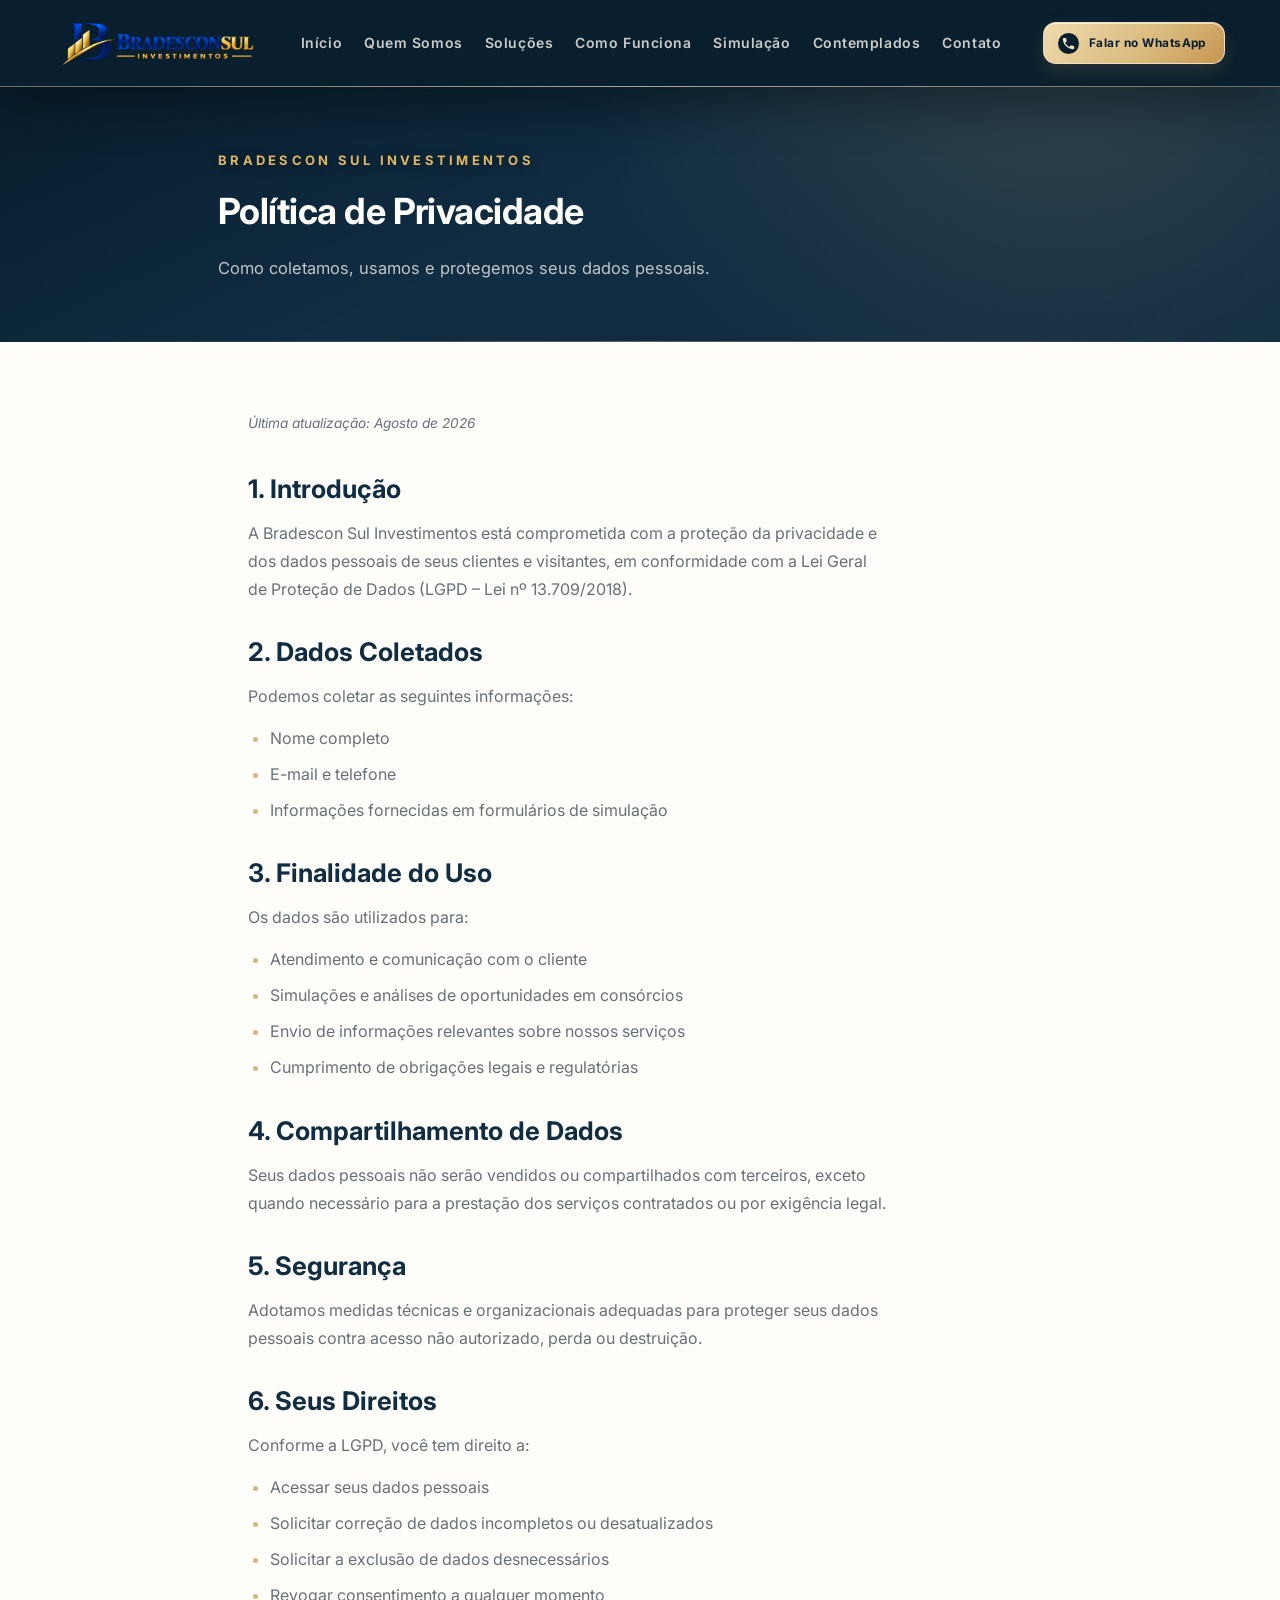
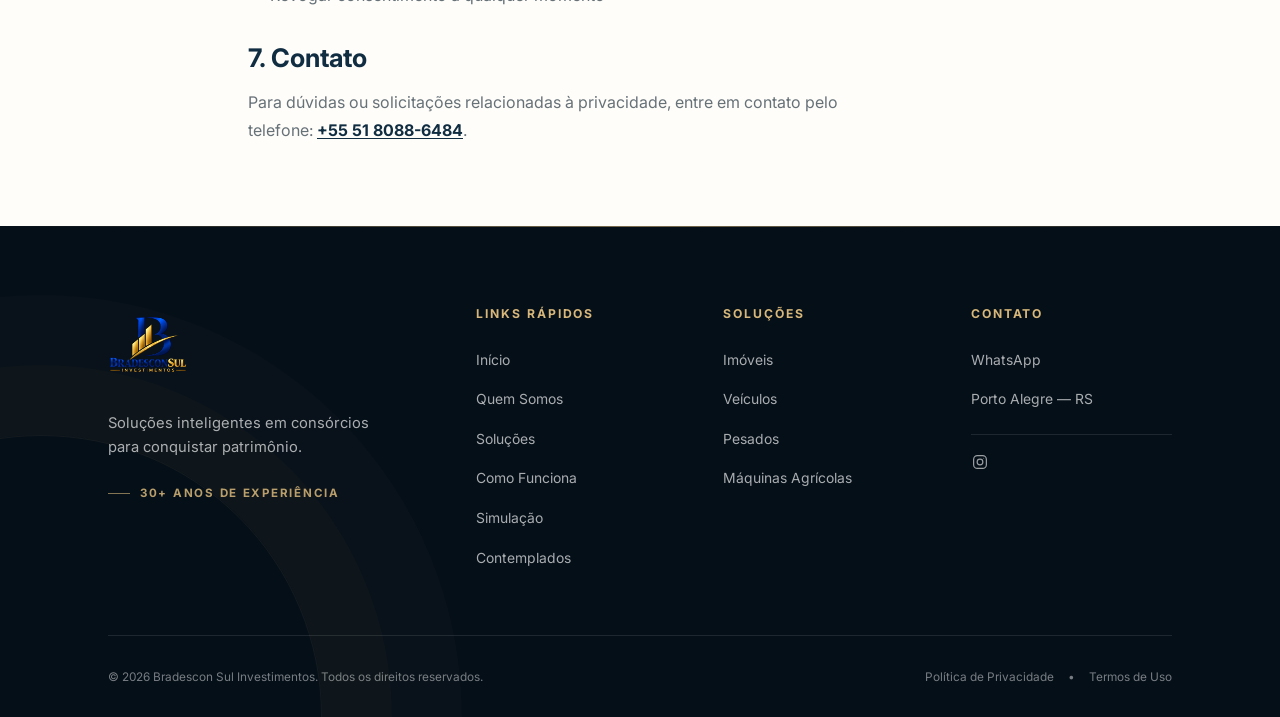
==== commit fef8fa5a: "Melhora SEO de marca e redes sociais" ====
--- a/privacidade/index.html
+++ b/privacidade/index.html
@@ -8,15 +8,15 @@
 <meta property="og:title" content="Política de Privacidade | Bradescon Sul Investimentos">
 <meta property="og:description" content="Como a Bradescon Sul Investimentos coleta, usa e protege seus dados pessoais.">
 <meta property="og:type" content="website">
-<meta property="og:url" content="https://bradesconsul.com/privacidade/">
-<meta property="og:image" content="https://bradesconsul.com/images/og-image.png">
+<meta property="og:url" content="https://bradesconsul.com.br/privacidade/">
+<meta property="og:image" content="https://bradesconsul.com.br/images/og-image.png">
 <meta property="og:image:width" content="1731">
 <meta property="og:image:height" content="909">
 <meta name="twitter:card" content="summary_large_image">
 <meta name="twitter:title" content="Política de Privacidade | Bradescon Sul Investimentos">
 <meta name="twitter:description" content="Como a Bradescon Sul Investimentos coleta, usa e protege seus dados pessoais.">
-<meta name="twitter:image" content="https://bradesconsul.com/images/og-image.png">
-<link rel="canonical" href="https://bradesconsul.com/privacidade/">
+<meta name="twitter:image" content="https://bradesconsul.com.br/images/og-image.png">
+<link rel="canonical" href="https://bradesconsul.com.br/privacidade/">
 <title>Política de Privacidade | Bradescon Sul Investimentos</title>
 <link rel="icon" href="/images/sigla-bradescon-512.png" type="image/png">
 <link rel="manifest" href="/manifest.webmanifest">
@@ -237,12 +237,6 @@
 </circle>
 </svg>
 </a>
-<a href="https://www.facebook.com/profile.php?id=61593982286635" target="_blank" rel="noopener noreferrer" aria-label="Facebook da Bradescon Sul Investimentos">
-<svg viewBox="0 0 24 24" fill="none" stroke="currentColor" stroke-width="1.6" stroke-linecap="round" stroke-linejoin="round" aria-hidden="true">
-<path d="M17 3h-3a4.5 4.5 0 0 0-4.5 4.5V10H7v3.5h2.5V21H13v-7.5h2.7l.5-3.5H13V7.8c0-.7.6-1.3 1.3-1.3H17z">
-</path>
-</svg>
-</a>
 </div>
 </div>
 </div>
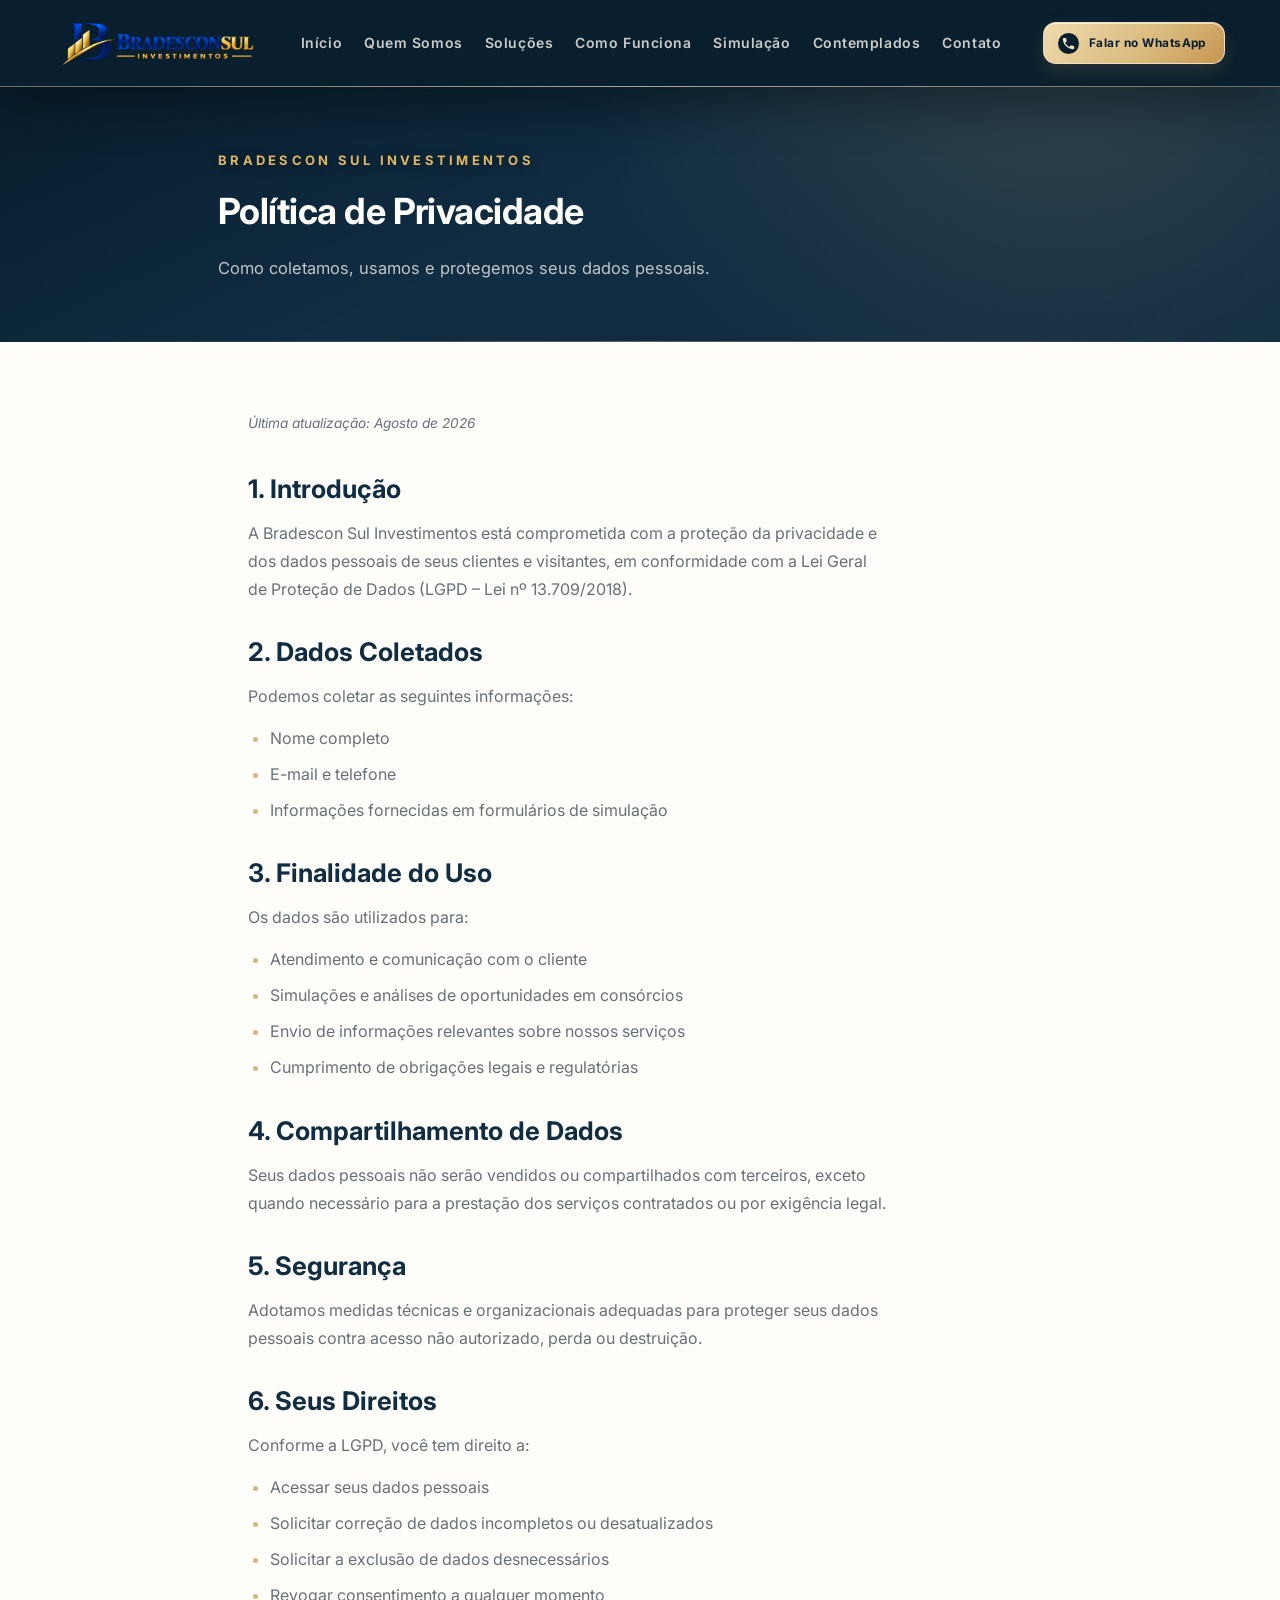
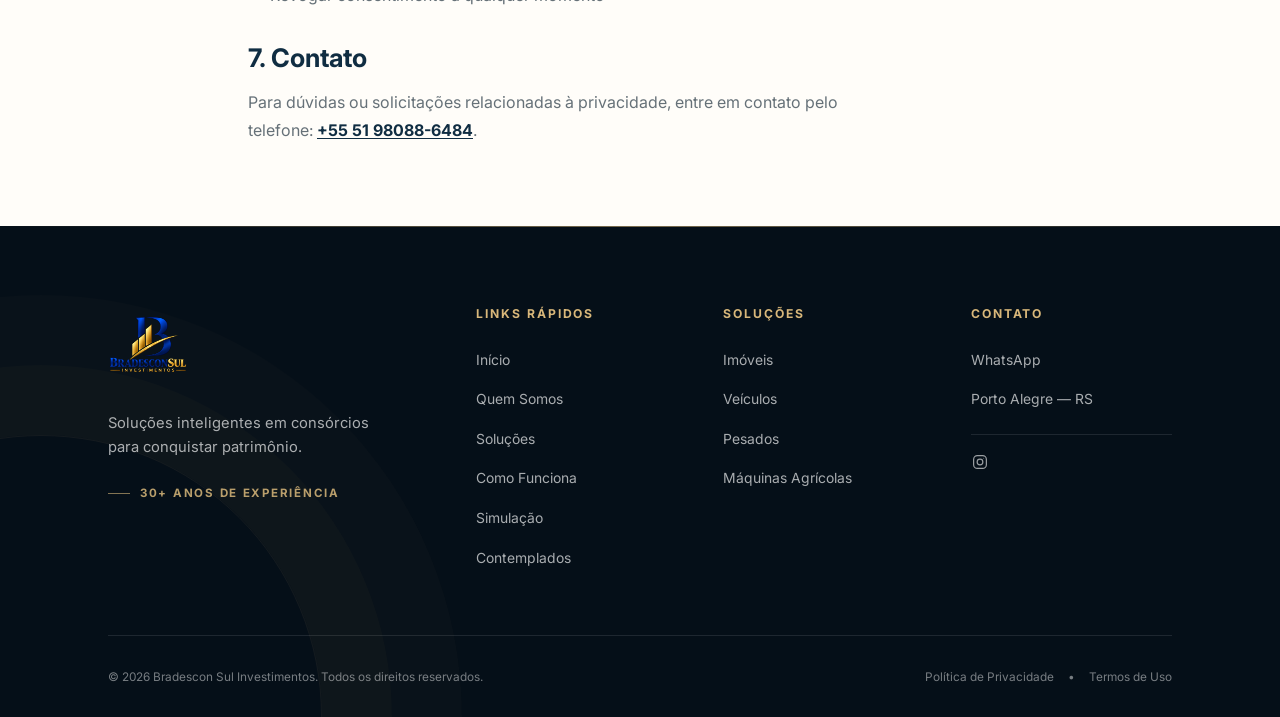
==== commit 0433a200: "atualização de número do wpp" ====
--- a/privacidade/index.html
+++ b/privacidade/index.html
@@ -57,7 +57,7 @@
 </ul>
 </nav>
 <div class="header-actions">
-<a href="https://wa.me/555180886484" class="btn btn-whatsapp" target="_blank" rel="noopener noreferrer">
+<a href="https://wa.me/5551980886484" class="btn btn-whatsapp" target="_blank" rel="noopener noreferrer">
 <span class="whatsapp-mark" aria-hidden="true">
 <svg viewBox="0 0 24 24">
 <path d="M6.6 10.8c1.4 2.8 3.8 5.1 6.6 6.6l2.2-2.2c.3-.3.7-.4 1-.2 1.1.4 2.3.6 3.6.6.6 0 1 .4 1 1V20c0 .6-.4 1-1 1-9.4 0-17-7.6-17-17 0-.6.4-1 1-1h3.5c.6 0 1 .4 1 1 0 1.3.2 2.5.6 3.6.1.3 0 .7-.2 1l-2.3 2.2Z"/>
@@ -97,7 +97,7 @@
 <a href="/#contato">Contato</a>
 </li>
 <li>
-<a href="https://wa.me/555180886484" class="btn btn-whatsapp-mobile" target="_blank" rel="noopener noreferrer">Falar no WhatsApp</a>
+<a href="https://wa.me/5551980886484" class="btn btn-whatsapp-mobile" target="_blank" rel="noopener noreferrer">Falar no WhatsApp</a>
 </li>
 </ul>
 </nav>
@@ -163,7 +163,7 @@
 
 <div class="legal-block">
 <h2>7. Contato</h2>
-<p>Para dúvidas ou solicitações relacionadas à privacidade, entre em contato pelo telefone: <a href="tel:+555180886484">+55 51 8088-6484</a>.</p>
+<p>Para dúvidas ou solicitações relacionadas à privacidade, entre em contato pelo telefone: <a href="tel:+5551980886484">+55 51 98088-6484</a>.</p>
 </div>
 </div>
 </section>
@@ -220,7 +220,7 @@
 <h2 class="footer-heading">Contato</h2>
 <ul>
 <li>
-<a href="https://wa.me/555180886484" target="_blank" rel="noopener noreferrer">WhatsApp</a>
+<a href="https://wa.me/5551980886484" target="_blank" rel="noopener noreferrer">WhatsApp</a>
 </li>
 <li>
 <a href="/#contato">Porto Alegre — RS</a>
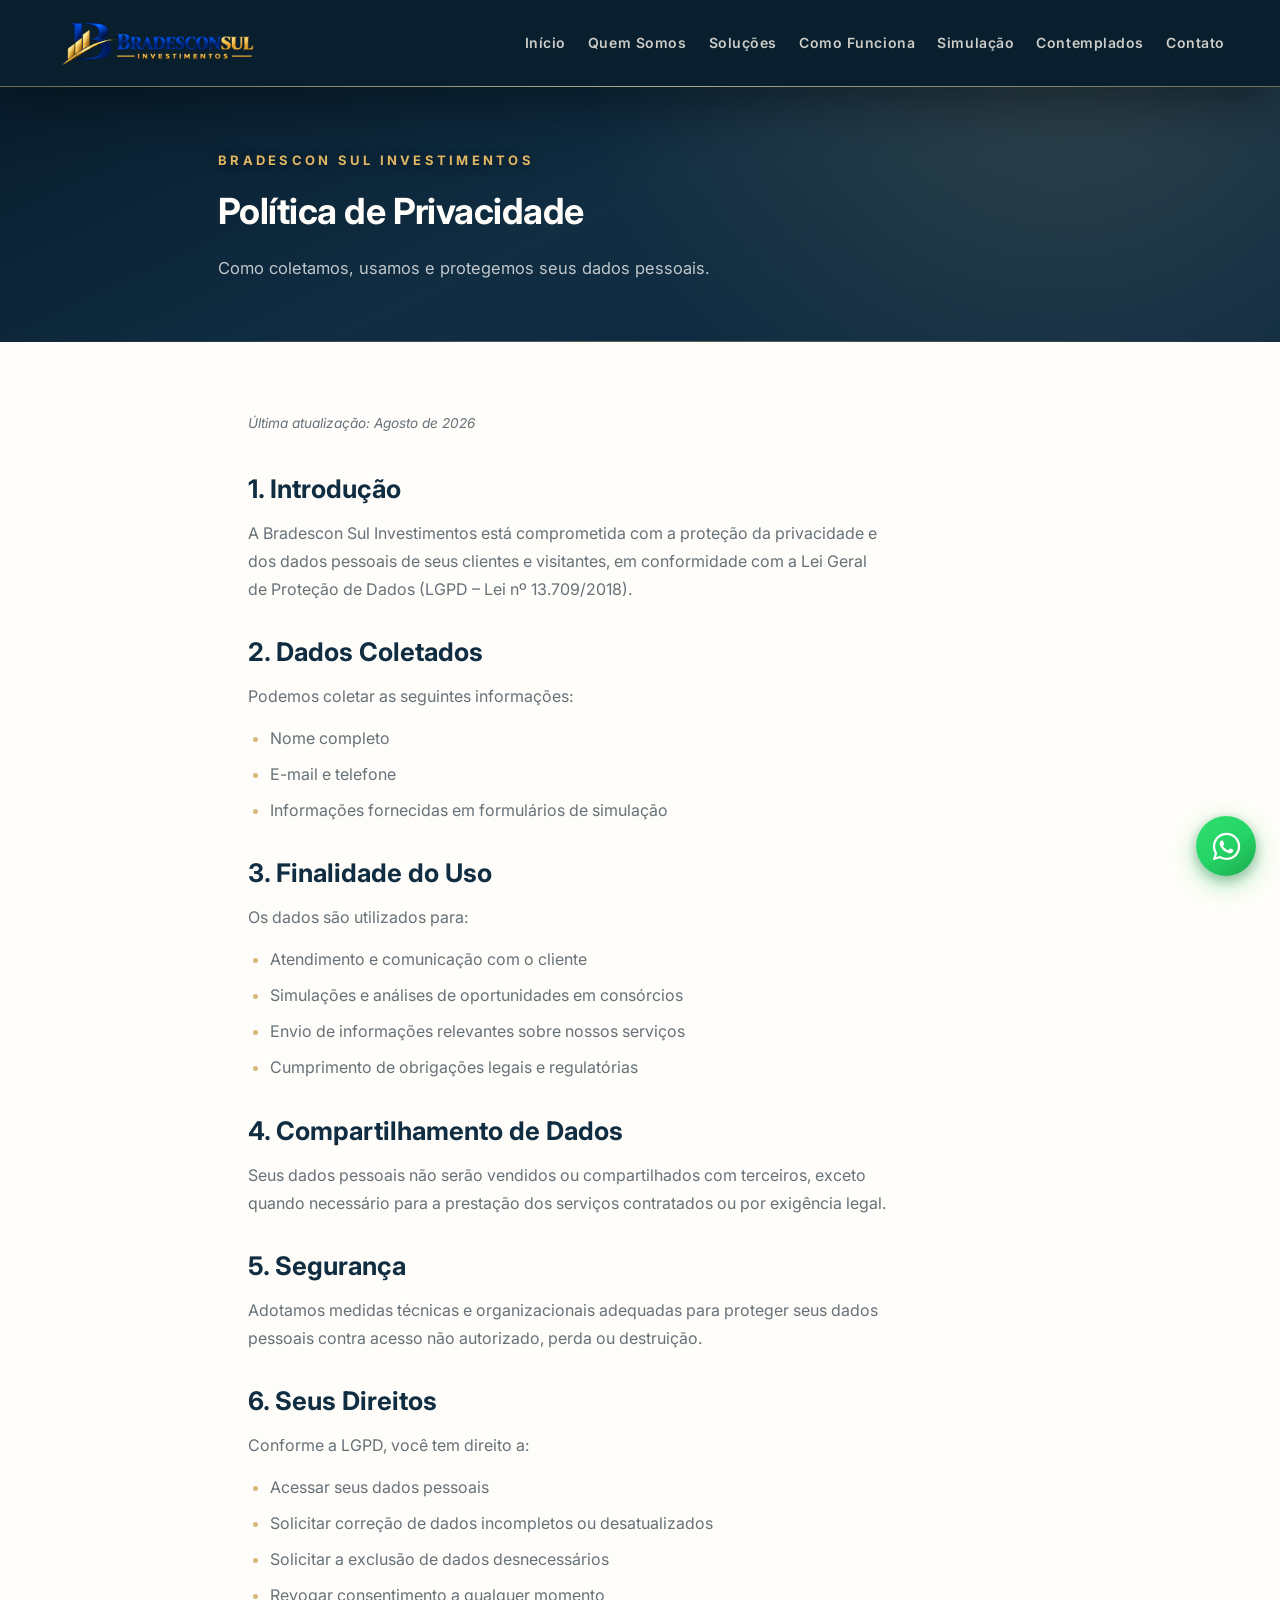
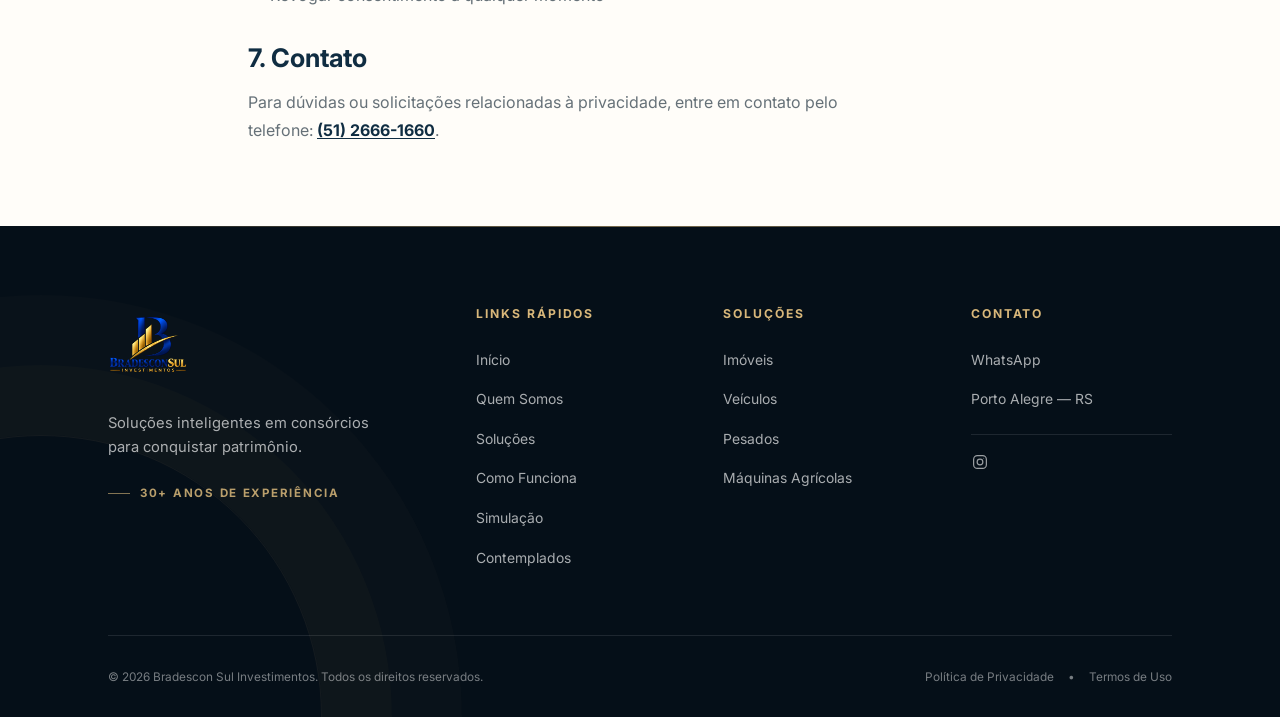
==== commit da9c569e: "Site final bradescon" ====
--- a/privacidade/index.html
+++ b/privacidade/index.html
@@ -56,14 +56,6 @@
 </li>
 </ul>
 </nav>
-<div class="header-actions">
-<a href="https://wa.me/5551980886484" class="btn btn-whatsapp" target="_blank" rel="noopener noreferrer">
-<span class="whatsapp-mark" aria-hidden="true">
-<svg viewBox="0 0 24 24">
-<path d="M6.6 10.8c1.4 2.8 3.8 5.1 6.6 6.6l2.2-2.2c.3-.3.7-.4 1-.2 1.1.4 2.3.6 3.6.6.6 0 1 .4 1 1V20c0 .6-.4 1-1 1-9.4 0-17-7.6-17-17 0-.6.4-1 1-1h3.5c.6 0 1 .4 1 1 0 1.3.2 2.5.6 3.6.1.3 0 .7-.2 1l-2.3 2.2Z"/>
-</svg>
-</span> Falar no WhatsApp</a>
-</div>
 <button class="menu-toggle" id="menuToggle" aria-label="Abrir menu" aria-expanded="false" aria-controls="navMobile">
 <span>
 </span>
@@ -97,7 +89,7 @@
 <a href="/#contato">Contato</a>
 </li>
 <li>
-<a href="https://wa.me/5551980886484" class="btn btn-whatsapp-mobile" target="_blank" rel="noopener noreferrer">Falar no WhatsApp</a>
+<a href="https://wa.me/5551920047002" class="btn btn-whatsapp-mobile" target="_blank" rel="noopener noreferrer">Falar no WhatsApp</a>
 </li>
 </ul>
 </nav>
@@ -163,7 +155,7 @@
 
 <div class="legal-block">
 <h2>7. Contato</h2>
-<p>Para dúvidas ou solicitações relacionadas à privacidade, entre em contato pelo telefone: <a href="tel:+5551980886484">+55 51 98088-6484</a>.</p>
+<p>Para dúvidas ou solicitações relacionadas à privacidade, entre em contato pelo telefone: <a href="tel:+555126661660">(51) 2666-1660</a>.</p>
 </div>
 </div>
 </section>
@@ -220,7 +212,7 @@
 <h2 class="footer-heading">Contato</h2>
 <ul>
 <li>
-<a href="https://wa.me/5551980886484" target="_blank" rel="noopener noreferrer">WhatsApp</a>
+<a href="https://wa.me/5551920047002" target="_blank" rel="noopener noreferrer">WhatsApp</a>
 </li>
 <li>
 <a href="/#contato">Porto Alegre — RS</a>
@@ -250,6 +242,9 @@
 </div>
 </div>
 </footer>
+<a href="https://wa.me/5551920047002" class="whatsapp-floating" target="_blank" rel="noopener noreferrer" aria-label="Falar com um atendente pelo WhatsApp">
+<svg viewBox="0 0 24 24" width="34" height="34" fill="currentColor" aria-hidden="true"><path d="M12.04 2C6.58 2 2.13 6.45 2.13 11.91C2.13 13.66 2.59 15.36 3.45 16.86L2.05 22L7.3 20.62C8.75 21.41 10.38 21.83 12.04 21.83C17.5 21.83 21.95 17.38 21.95 11.92C21.95 9.27 20.92 6.78 19.05 4.91C17.18 3.04 14.69 2 12.04 2ZM12.05 20.16C10.57 20.16 9.12 19.76 7.85 19.01L7.55 18.83L4.43 19.65L5.26 16.61L5.06 16.29C4.24 14.99 3.8 13.47 3.8 11.91C3.8 7.37 7.5 3.67 12.05 3.67C14.25 3.67 16.32 4.53 17.87 6.09C19.42 7.65 20.28 9.72 20.28 11.92C20.28 16.46 16.58 20.16 12.05 20.16ZM16.57 14.33C16.32 14.2 15.11 13.61 14.88 13.53C14.66 13.44 14.5 13.4 14.33 13.65C14.17 13.9 13.69 14.47 13.54 14.64C13.4 14.81 13.25 14.83 13 14.71C12.75 14.58 11.95 14.32 11 13.48C10.26 12.82 9.76 12.01 9.61 11.76C9.47 11.51 9.6 11.38 9.72 11.25C9.83 11.14 9.97 10.96 10.1 10.81C10.22 10.66 10.26 10.55 10.34 10.39C10.42 10.22 10.38 10.08 10.32 9.95C10.26 9.83 9.76 8.6 9.56 8.1C9.36 7.61 9.15 7.68 9 7.67C8.86 7.67 8.69 7.66 8.52 7.66C8.36 7.66 8.09 7.72 7.86 7.97C7.63 8.22 7 8.81 7 10.02C7 11.23 7.88 12.39 8 12.56C8.13 12.72 9.73 15.2 12.19 16.26C12.78 16.51 13.23 16.66 13.59 16.78C14.18 16.96 14.72 16.94 15.14 16.88C15.61 16.81 16.57 16.3 16.78 15.72C16.98 15.13 16.98 14.63 16.92 14.53C16.86 14.42 16.71 14.36 16.57 14.33Z"/></svg>
+</a>
 <script src="/script.js">
 </script>
 </body>
--- a/style.css
+++ b/style.css
@@ -47,7 +47,7 @@
 .header.scrolled .header-content { min-height: 80px; }
 .header.scrolled .logo { flex-basis: auto; width: auto; height: 48px; padding: 0; }
 .nav-desktop { flex: 1; }
-.nav-list { display: flex; align-items: center; justify-content: center; gap: clamp(32px, 2.5vw, 50px); list-style: none; }
+.nav-list { display: flex; align-items: center; justify-content: flex-end; gap: clamp(32px, 2.5vw, 50px); list-style: none; }
 .nav-list a { position: relative; padding: 14px 0; color: rgba(241,237,229,.84); font-size: .88rem; font-weight: 600; letter-spacing: .04em; white-space: nowrap; transition: color .3s ease, text-shadow .3s ease; }
 .nav-list a::after { content: ''; position: absolute; left: -4px; right: -4px; bottom: 6px; height: 1px; background: linear-gradient(90deg, var(--champagne), var(--champagne-light)); transform: scaleX(0); transform-origin: left; transition: transform .4s cubic-bezier(.2,.7,.2,1); }
 .nav-list a:hover, .nav-list a:focus-visible { color: var(--champagne-light); text-shadow: 0 0 12px rgba(216,183,122,.2); }
@@ -62,6 +62,15 @@
 .btn-whatsapp:hover::after { left: 130%; }
 .whatsapp-mark { display: inline-grid; place-items: center; flex: 0 0 auto; width: 31px; height: 31px; border-radius: 50%; background: var(--navy-deep); color: var(--champagne-light); }
 .whatsapp-mark svg { width: 15px; height: 15px; fill: currentColor; }
+
+/* Botão Flutuante WhatsApp Oficial */
+.whatsapp-floating { position: fixed; bottom: calc(24px + env(safe-area-inset-bottom, 0px)); right: calc(24px + env(safe-area-inset-right, 0px)); z-index: 990; display: inline-flex; align-items: center; justify-content: center; width: 60px; height: 60px; border-radius: 50%; background: #25D366; background: linear-gradient(145deg, #2ee06e 0%, #25D366 52%, #1caa4f 100%); color: #ffffff; box-shadow: 0 8px 24px rgba(37, 211, 102, .42), 0 4px 12px rgba(0, 0, 0, .28); cursor: pointer; text-decoration: none; transition: transform .28s cubic-bezier(.2,.7,.2,1), box-shadow .28s ease, filter .28s ease; -webkit-tap-highlight-color: transparent; }
+.whatsapp-floating svg { width: 33px; height: 33px; fill: #ffffff; pointer-events: none; }
+.whatsapp-floating:hover { transform: translateY(-3px) scale(1.05); box-shadow: 0 12px 30px rgba(37, 211, 102, .54), 0 6px 16px rgba(0, 0, 0, .32); filter: brightness(1.04); color: #ffffff; }
+.whatsapp-floating:focus { outline: none; }
+.whatsapp-floating:focus-visible { outline: 3px solid #25D366; outline-offset: 4px; }
+.whatsapp-floating:active { transform: translateY(-1px) scale(0.97); }
+
 .menu-toggle { display: none; width: 46px; height: 46px; margin-left: auto; padding: 9px; border: 1px solid rgba(216,183,122,.42); border-radius: 2px; background: rgba(255,255,255,.018); cursor: pointer; transition: border-color .3s ease, background-color .3s ease; }
 .menu-toggle:hover { border-color: rgba(216,183,122,.78); background: rgba(216,183,122,.055); }
 .menu-toggle:focus { outline: none; }
@@ -140,20 +149,23 @@
 }
 
 .partners { position: relative; padding: 118px 0 112px; background: var(--navy); color: var(--white); overflow: hidden; }
-.partners-head { max-width: 640px; margin: 0 auto 54px; text-align: center; }
+.partners-head { max-width: 680px; margin: 0 auto 54px; text-align: center; }
 .partners-eyebrow { margin-bottom: 24px; color: var(--champagne); font-size: .78rem; font-weight: 700; letter-spacing: .3em; }
 .partners-title { margin-bottom: 20px; color: var(--white); font-size: clamp(2.1rem, 3.3vw, 3rem); line-height: 1.16; letter-spacing: -.01em; }
 .partners-intro { color: rgba(255,255,255,.72); font-size: 1rem; line-height: 1.75; }
 .partners-intro strong { color: var(--champagne-light); font-weight: 700; }
+.partners-segments { display: flex; flex-wrap: wrap; align-items: center; justify-content: center; gap: 6px 12px; margin-top: 20px; color: var(--champagne); font-size: clamp(.88rem, 1.15vw, 1rem); font-weight: 600; letter-spacing: .06em; line-height: 1.5; }
+.partners-sep { opacity: .7; font-size: .85em; }
 .partners-animate { opacity: 0; transform: translateY(20px); transition: opacity .7s ease, transform .7s ease; }
 .partners-animate.in-view { opacity: 1; transform: translateY(0); }
 .partners-eyebrow.partners-animate { transition-delay: 0s; }
 .partners-title.partners-animate { transition-delay: .08s; }
 .partners-intro.partners-animate { transition-delay: .16s; }
-.partners-carousel.partners-animate { transition-delay: .22s; }
-.partners-dots.partners-animate { transition-delay: .26s; }
-.partners-hint.partners-animate { transition-delay: .3s; }
-.partners-trust.partners-animate { transition-delay: .34s; }
+.partners-segments.partners-animate { transition-delay: .22s; }
+.partners-carousel.partners-animate { transition-delay: .28s; }
+.partners-dots.partners-animate { transition-delay: .32s; }
+.partners-hint.partners-animate { transition-delay: .36s; }
+.partners-trust.partners-animate { transition-delay: .4s; }
 
 .partners-carousel { position: relative; display: flex; align-items: center; gap: 14px; margin-bottom: 22px; }
 .partners-viewport { overflow: hidden; width: 100%; padding: 6px 2px 14px; cursor: grab; touch-action: pan-y; }
@@ -602,6 +614,8 @@
     .logo, .header.scrolled .logo { flex-basis: auto; width: 44px; height: 44px; padding: 0; }
     .logo picture, .logo img { width: 44px; height: 44px; }
     .menu-toggle { width: 45px; height: 45px; }
+    .whatsapp-floating { width: 56px; height: 56px; bottom: calc(20px + env(safe-area-inset-bottom, 0px)); right: calc(20px + env(safe-area-inset-right, 0px)); box-shadow: 0 8px 20px rgba(37, 211, 102, .46), 0 4px 10px rgba(0, 0, 0, .3); }
+    .whatsapp-floating svg { width: 30px; height: 30px; }
     .hero { min-height: 100svh; min-height: 100dvh; height: auto; display: flex; flex-direction: column; align-items: stretch; justify-content: flex-end; }
     .hero::before { content: ''; flex: 1 0 0; min-height: 70px; }
     .hero .container { padding-right: 22px; padding-left: 22px; }
@@ -735,6 +749,7 @@
     .diff-card h3 { font-size: 1.15rem; }
     .partners { padding: 68px 0 64px; }
     .partners-title { font-size: 1.7rem; }
+    .partners-segments { font-size: .84rem; gap: 4px 8px; margin-top: 14px; }
     .partners-carousel { gap: 8px; }
     .partners-card { width: 122px; height: 84px; padding: 12px; }
     .partners-arrow { width: 36px; height: 36px; }
@@ -813,7 +828,7 @@
     .final-animate-ready .final-reveal { opacity: 1; transform: none; }
     .editorial-animate { opacity: 1; transform: none; }
 }
-@media print { .header, .menu-toggle, .nav-mobile, .final-cta, .contemplado-modal { display: none; } }
+@media print { .header, .menu-toggle, .nav-mobile, .final-cta, .contemplado-modal, .whatsapp-floating { display: none; } }
 
 .inner-page { background: var(--paper); }
 .inner-page .header { background: var(--navy-deep); }
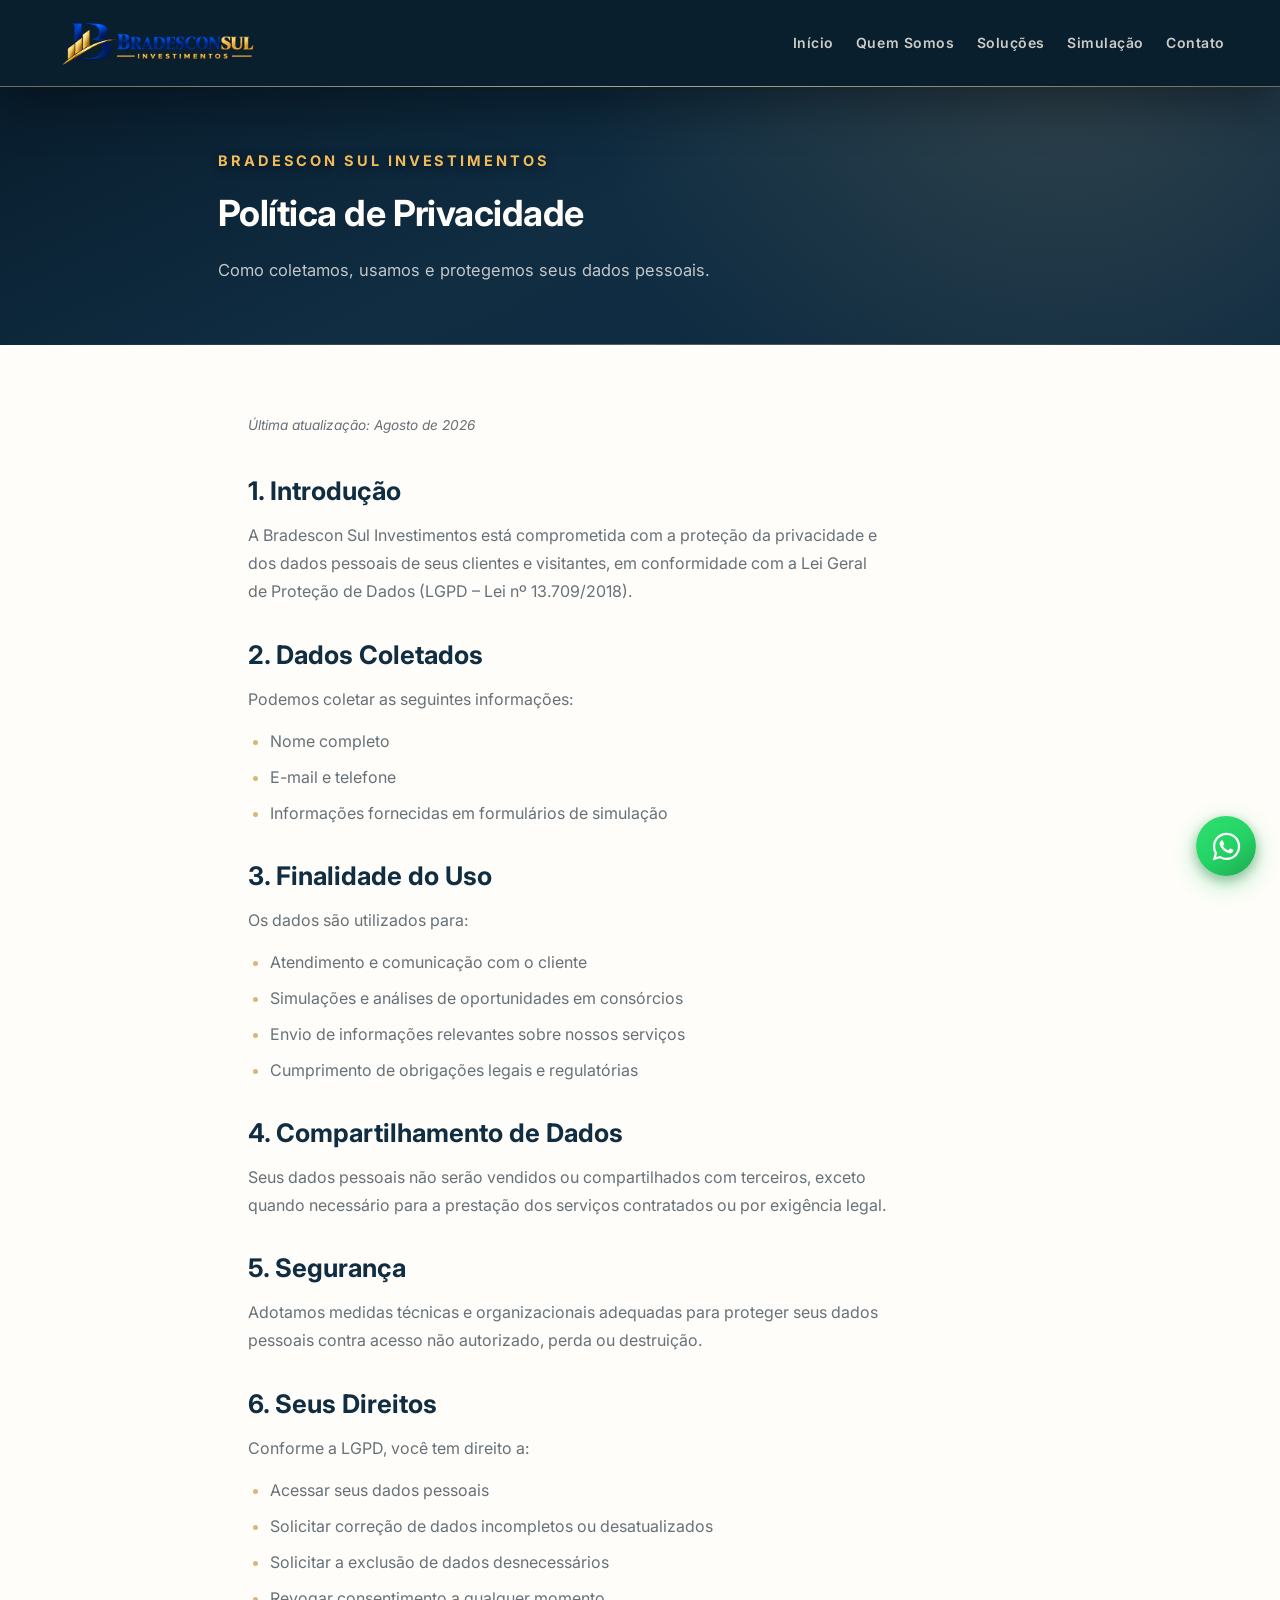
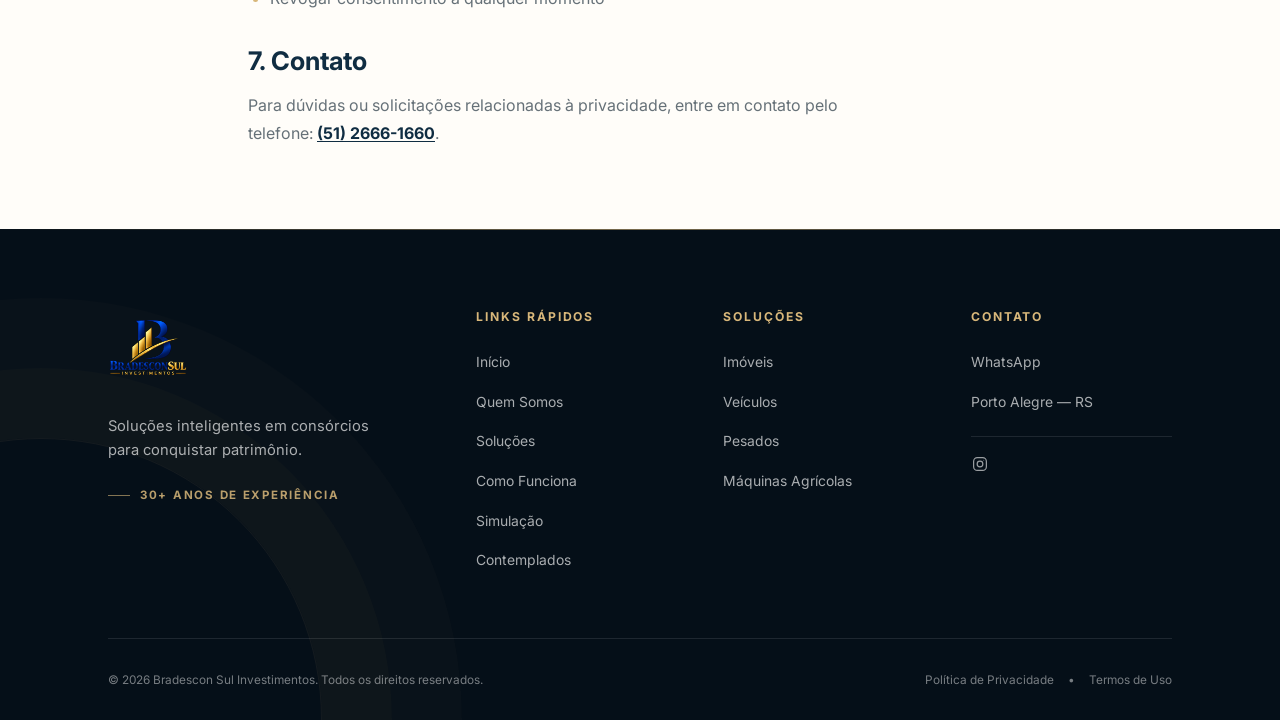
==== commit 19678469: "atualização mensal novembro" ====
--- a/privacidade/index.html
+++ b/privacidade/index.html
@@ -43,13 +43,7 @@
 <a href="/servicos/">Soluções</a>
 </li>
 <li>
-<a href="/#como-funciona">Como Funciona</a>
-</li>
-<li>
 <a href="/simulacao/">Simulação</a>
-</li>
-<li>
-<a href="/#conquistas">Contemplados</a>
 </li>
 <li>
 <a href="/#contato">Contato</a>
@@ -77,13 +71,7 @@
 <a href="/servicos/">Soluções</a>
 </li>
 <li>
-<a href="/#como-funciona">Como Funciona</a>
-</li>
-<li>
 <a href="/simulacao/">Simulação</a>
-</li>
-<li>
-<a href="/#conquistas">Contemplados</a>
 </li>
 <li>
 <a href="/#contato">Contato</a>
--- a/style.css
+++ b/style.css
@@ -56,6 +56,9 @@
 .nav-list a[aria-current="page"]::after { transform: scaleX(1); }
 .header-actions { flex: 0 0 auto; display: flex; align-items: center; }
 .header-actions::before { content: none; }
+.btn-header-specialist { display: inline-flex; align-items: center; justify-content: center; gap: 8px; min-height: 42px; padding: 9px 20px; border-radius: 8px; border: 1px solid #f0bb5b; background: linear-gradient(135deg, #fad584 0%, #f0bb5b 60%, #da9f45 100%); color: #071926; font-size: .84rem; font-weight: 700; letter-spacing: .02em; text-decoration: none; box-shadow: 0 4px 14px rgba(240, 187, 91, .28); transition: transform .25s ease, filter .25s ease, box-shadow .25s ease; white-space: nowrap; }
+.btn-header-specialist svg { width: 16px; height: 16px; fill: #071926; flex-shrink: 0; }
+.btn-header-specialist:hover { filter: brightness(1.06); transform: translateY(-1px); box-shadow: 0 6px 18px rgba(240, 187, 91, .4); }
 .btn-whatsapp { position: relative; overflow: hidden; min-width: 228px; min-height: 64px; padding: 15px 26px 15px 20px; gap: 14px; border: 1px solid rgba(241,226,194,.9); border-radius: 13px; background: linear-gradient(135deg, #f0dcae 0%, var(--champagne) 62%, #c7954f 100%); color: var(--navy-deep); font-size: .89rem; font-weight: 700; letter-spacing: .04em; box-shadow: 0 8px 20px rgba(216,183,122,.16), 0 6px 16px rgba(0,0,0,.16), inset 0 1px 0 rgba(255,255,255,.6); transition: transform .25s ease, box-shadow .25s ease, filter .25s ease; }
 .btn-whatsapp::after { content: ''; position: absolute; top: 0; left: -55%; width: 32%; height: 100%; background: linear-gradient(115deg, transparent, rgba(255,255,255,.42), transparent); transform: skewX(-18deg); transition: left .65s ease; }
 .btn-whatsapp:hover { filter: brightness(1.05); transform: translateY(-2px); box-shadow: 0 10px 24px rgba(216,183,122,.2), inset 0 1px 0 rgba(255,255,255,.66); }
@@ -64,7 +67,8 @@
 .whatsapp-mark svg { width: 15px; height: 15px; fill: currentColor; }
 
 /* Botão Flutuante WhatsApp Oficial */
-.whatsapp-floating { position: fixed; bottom: calc(24px + env(safe-area-inset-bottom, 0px)); right: calc(24px + env(safe-area-inset-right, 0px)); z-index: 990; display: inline-flex; align-items: center; justify-content: center; width: 60px; height: 60px; border-radius: 50%; background: #25D366; background: linear-gradient(145deg, #2ee06e 0%, #25D366 52%, #1caa4f 100%); color: #ffffff; box-shadow: 0 8px 24px rgba(37, 211, 102, .42), 0 4px 12px rgba(0, 0, 0, .28); cursor: pointer; text-decoration: none; transition: transform .28s cubic-bezier(.2,.7,.2,1), box-shadow .28s ease, filter .28s ease; -webkit-tap-highlight-color: transparent; }
+.whatsapp-floating { position: fixed; bottom: calc(24px + env(safe-area-inset-bottom, 0px)); right: calc(24px + env(safe-area-inset-right, 0px)); z-index: 990; display: inline-flex; align-items: center; justify-content: center; width: 60px; height: 60px; border-radius: 50%; background: #25D366; background: linear-gradient(145deg, #2ee06e 0%, #25D366 52%, #1caa4f 100%); color: #ffffff; box-shadow: 0 8px 24px rgba(37, 211, 102, .42), 0 4px 12px rgba(0, 0, 0, .28); cursor: pointer; text-decoration: none; transition: transform .28s cubic-bezier(.2,.7,.2,1), box-shadow .28s ease, filter .28s ease, opacity .2s ease, visibility .2s ease; -webkit-tap-highlight-color: transparent; }
+.whatsapp-floating.is-suppressed { opacity: 0; visibility: hidden; pointer-events: none; transform: translateY(12px) scale(.86); }
 .whatsapp-floating svg { width: 33px; height: 33px; fill: #ffffff; pointer-events: none; }
 .whatsapp-floating:hover { transform: translateY(-3px) scale(1.05); box-shadow: 0 12px 30px rgba(37, 211, 102, .54), 0 6px 16px rgba(0, 0, 0, .32); filter: brightness(1.04); color: #ffffff; }
 .whatsapp-floating:focus { outline: none; }
@@ -81,36 +85,272 @@
 .menu-toggle.active span:last-child { transform: translateY(-6px) rotate(-45deg); }
 .nav-mobile { display: none; }
 
-.hero { position: relative; height: 100svh; display: flex; align-items: center; overflow: hidden; background: var(--navy-abyss); isolation: isolate; }
+/* ============================================
+   HERO V2 CINEMATOGRAPHIC LAYOUT
+============================================ */
+.hero { position: relative; min-height: 100svh; height: auto; display: flex; flex-direction: column; justify-content: space-between; background: #010F1A; isolation: isolate; }
 .hero-background, .hero-overlay { position: absolute; inset: 0; }
-.hero-background { z-index: 0; overflow: hidden; }
-.hero-background img { width: 100%; height: 100%; object-fit: cover; object-position: 50% 44%; }
-.hero-overlay { z-index: 1; background: linear-gradient(90deg, rgba(2,24,38,.96) 0%, rgba(2,24,38,.88) 20%, rgba(2,24,38,.58) 35%, rgba(2,24,38,.18) 48%, rgba(2,24,38,0) 60%); }
-.hero-overlay::before, .hero-overlay::after { content: none; }
-.hero-deco { position: absolute; inset: 0; z-index: 1; width: 100%; height: 100%; overflow: visible; pointer-events: none; }
-.hero-deco path { stroke-dasharray: 1800; animation: heroDecoDraw 1.1s cubic-bezier(.2,.7,.2,1) forwards; animation-delay: .35s; }
-.hero-deco-aux { animation-delay: .52s; }
-@keyframes heroDecoDraw { from { stroke-dashoffset: 1800; } to { stroke-dashoffset: 0; } }
-.hero .container { max-width: none; padding-right: clamp(36px, 5.7vw, 108px); padding-left: clamp(36px, 5.7vw, 108px); }
-.hero-content { position: relative; z-index: 2; width: 100%; padding-top: 214px; padding-bottom: 52px; color: var(--white); }
-.hero-text { position: relative; z-index: 1; max-width: 790px; padding: 34px 0 38px; }
-.hero-text::before { content: none; }
-.hero-text::after { content: ''; position: absolute; z-index: -1; width: 760px; height: 620px; left: -220px; top: 50%; background: radial-gradient(ellipse, rgba(2,24,38,.42) 0%, rgba(2,24,38,.22) 45%, transparent 72%); transform: translateY(-50%); pointer-events: none; }
-.hero-eyebrow { margin-bottom: 36px; color: #e1b763; font-size: .8125rem; font-weight: 700; letter-spacing: .25em; text-shadow: 0 2px 10px rgba(0,0,0,.5); }
-.hero-headline { max-width: 780px; margin-bottom: 36px; font-size: clamp(3.4rem, 4.5vw, 4.6rem); font-weight: 700; line-height: 1.13; letter-spacing: -.03em; text-shadow: 0 7px 38px rgba(0,0,0,.58); overflow-wrap: normal; word-break: keep-all; }
+.hero-background { z-index: 0; }
+.hero-background img { display: block; width: 100%; height: 100%; object-fit: cover; object-position: 100% 40%; }
+
+/* Gradient overlay matching reference: deep dark navy on left, transitioning to photography on right */
+.hero-overlay { 
+    z-index: 1; 
+    background: linear-gradient(90deg, #010F1A 0%, rgba(1, 15, 26, 0.96) 28%, rgba(1, 15, 26, 0.72) 48%, rgba(1, 15, 26, 0.25) 70%, rgba(1, 15, 26, 0.05) 100%),
+                linear-gradient(180deg, rgba(1, 15, 26, 0.4) 0%, transparent 25%, transparent 75%, rgba(1, 15, 26, 0.75) 100%); 
+}
+
+/* Ambient curved golden glow line at bottom-left */
+.hero-gold-glow-curve {
+    position: absolute;
+    left: 0;
+    bottom: 0;
+    width: 60%;
+    max-width: 860px;
+    height: clamp(120px, 15vw, 180px);
+    z-index: 1;
+    pointer-events: none;
+    opacity: 0.75;
+}
+
+.hero .container { max-width: 1400px; width: 100%; margin: 0 auto; padding-right: clamp(28px, 4.5vw, 72px); padding-left: clamp(28px, 4.5vw, 72px); }
+.hero-content { position: relative; z-index: 3; display: flex; flex-direction: column; justify-content: center; flex: 1; width: 100%; padding-top: clamp(160px, 15vh, 185px); padding-bottom: clamp(40px, 5vh, 64px); color: var(--white); box-sizing: border-box; }
+
+.hero-main-row { display: grid; grid-template-columns: minmax(0, 1fr) minmax(430px, .88fr); align-items: center; gap: clamp(38px, 6vw, 104px); width: 100%; }
+.hero-text { position: relative; z-index: 1; max-width: 732px; }
+.hero-eyebrow { margin-bottom: 24px; color: #f0bb5b; font-size: 0.91rem; font-weight: 700; letter-spacing: 0.2em; text-transform: uppercase; text-shadow: 0 2px 10px rgba(0,0,0,0.6); }
+
+.hero-headline { margin-bottom: 27px; font-size: clamp(3.44rem, 5.1vw, 5.33rem); font-weight: 300; line-height: 1.12; letter-spacing: -0.01em; text-shadow: 0 4px 28px rgba(0,0,0,0.6); }
 .hero-line { display: block; }
-.hero-headline .highlight-gold { color: var(--champagne-light); background: linear-gradient(100deg, var(--champagne-light), var(--champagne) 72%, #c3924e); background-clip: text; -webkit-background-clip: text; -webkit-text-fill-color: transparent; text-shadow: 0 0 34px rgba(216,183,122,.2); }
-.hero-subheadline { max-width: 460px; margin-bottom: 42px; color: rgba(245,243,238,.94); font-size: 1.0625rem; font-weight: 400; line-height: 1.6; text-shadow: 0 2px 14px rgba(0,0,0,.55); }
-.hero-ctas { display: flex; flex-wrap: wrap; gap: 20px; max-width: 100%; }
-.final-ctas { display: flex; flex-wrap: wrap; gap: 16px; max-width: 100%; }
-.hero-ctas .btn { min-width: 264px; max-width: 100%; min-height: 74px; padding: 18px 30px; gap: 22px; border-radius: 9px; font-size: .95rem; letter-spacing: .05em; box-sizing: border-box; }
-.hero-ctas .btn-secondary { min-width: 306px; border-width: 1.5px; }
-.hero-ctas .btn-primary { position: relative; overflow: hidden; background: linear-gradient(135deg, var(--champagne-light) 0%, var(--champagne) 62%, #bd8d4e 100%); border-color: rgba(241,226,194,.86); color: var(--navy-deep); box-shadow: 0 12px 30px rgba(216,183,122,.2), inset 0 1px 0 rgba(255,255,255,.55); transition: transform .3s ease, box-shadow .3s ease, filter .3s ease; }
-.hero-ctas .btn-primary::after { content: ''; position: absolute; top: 0; left: -60%; width: 35%; height: 100%; background: linear-gradient(120deg, transparent, rgba(255,255,255,.6), transparent); transform: skewX(-18deg); transition: left .65s ease; }
-.hero-ctas .btn-primary:hover { filter: brightness(1.06); box-shadow: 0 16px 38px rgba(216,183,122,.3), inset 0 1px 0 rgba(255,255,255,.72); }
-.hero-ctas .btn-primary:hover::after { left: 130%; }
-.hero-ctas .btn-secondary { position: relative; border-color: rgba(216,183,122,.72); color: rgba(240,237,230,.92); background: rgba(5,18,28,.72); backdrop-filter: blur(7px); box-shadow: inset 0 0 0 1px rgba(255,255,255,.025); transition: border-color .25s ease, background-color .25s ease, color .25s ease, transform .25s ease, box-shadow .25s ease; }
-.hero-ctas .btn-secondary:hover { border-color: var(--champagne); color: var(--champagne-light); background: rgba(216,183,122,.14); box-shadow: 0 8px 20px rgba(216,183,122,.14); }
+.hero-line:last-child { margin-top: 2px; }
+.hero-headline .highlight-gold {
+    font-size: 1.02em;
+    font-weight: 700;
+    letter-spacing: -0.015em;
+    color: #f0bb5b;
+    background: linear-gradient(100deg, #FAD584 0%, #F0BB5B 60%, #DA9F45 100%);
+    background-clip: text;
+    -webkit-background-clip: text;
+    -webkit-text-fill-color: transparent;
+    filter: drop-shadow(0 0 20px rgba(240, 187, 91, 0.35));
+}
+
+.hero-subheadline { max-width: 544px; margin-bottom: 38px; color: rgba(235, 240, 245, 0.88); font-size: 1.13rem; font-weight: 400; line-height: 1.62; text-shadow: 0 2px 12px rgba(0,0,0,0.6); }
+
+.hero-ctas { display: flex; flex-wrap: wrap; align-items: center; gap: 18px; margin-bottom: 0; }
+.btn-hero-gold {
+    display: inline-flex;
+    align-items: center;
+    justify-content: center;
+    gap: 11px;
+    min-height: 60px;
+    padding: 16px 31px;
+    border-radius: 9px;
+    background: linear-gradient(135deg, #FAD584 0%, #F0BB5B 60%, #DA9F45 100%);
+    color: #071926;
+    border: 1px solid rgba(250, 213, 132, 0.7);
+    font-size: 1.05rem;
+    font-weight: 700;
+    box-shadow: 0 8px 24px rgba(240, 187, 91, 0.35);
+    transition: transform .25s ease, filter .25s ease, box-shadow .25s ease;
+}
+.btn-hero-gold .btn-arrow { font-size: 1.28rem; font-weight: 600; line-height: 1; transition: transform .25s ease; }
+.btn-hero-gold:hover { filter: brightness(1.06); transform: translateY(-2px); box-shadow: 0 12px 30px rgba(240, 187, 91, 0.5); }
+.btn-hero-gold:hover .btn-arrow { transform: translate(2px, -2px); }
+
+.btn-hero-ghost {
+    display: inline-flex;
+    align-items: center;
+    justify-content: center;
+    min-height: 60px;
+    padding: 16px 31px;
+    border-radius: 9px;
+    border: 1px solid rgba(255, 255, 255, 0.38);
+    background: rgba(1, 15, 26, 0.4);
+    backdrop-filter: blur(8px);
+    color: #ffffff;
+    font-size: 1.05rem;
+    font-weight: 600;
+    transition: background-color .25s ease, border-color .25s ease, transform .25s ease;
+}
+.btn-hero-ghost:hover { background: rgba(255, 255, 255, 0.12); border-color: rgba(255, 255, 255, 0.7); transform: translateY(-2px); }
+
+/* Hero Bottom Grid: indicadores */
+/* Indicators bar — same column as the editorial content, a fixed 44px below the CTAs */
+.hero-indicators-bar {
+    display: inline-flex;
+    align-items: flex-start;
+    gap: clamp(31px, 2.9vw, 53px);
+    margin-top: 46px;
+    padding: 6px 0;
+}
+.hero-indicator-item {
+    display: flex;
+    flex-direction: column;
+    align-items: center;
+    text-align: center;
+    gap: 9px;
+}
+.hero-ind-icon {
+    display: flex;
+    align-items: center;
+    justify-content: center;
+    width: 36px;
+    height: 36px;
+    color: #F0BB5B;
+}
+.hero-ind-icon svg { width: 31px; height: 31px; stroke: #F0BB5B; }
+.hero-ind-icon-map img { width: 31px; height: 31px; object-fit: contain; display: block; filter: drop-shadow(0 1px 3px rgba(0,0,0,0.35)); }
+.hero-ind-meta { display: flex; flex-direction: column; align-items: center; text-align: center; }
+.hero-ind-num { color: #ffffff; font-size: 1.61rem; font-weight: 800; line-height: 1.1; letter-spacing: -0.02em; }
+.hero-ind-text { color: rgba(255, 255, 255, 0.78); font-size: 0.87rem; font-weight: 500; letter-spacing: 0.01em; margin-top: 2px; }
+.hero-ind-label-primary { color: #ffffff; font-size: 0.98rem; font-weight: 600; letter-spacing: 0.01em; max-width: 122px; line-height: 1.25; margin-top: 4px; text-align: center; }
+.hero-ind-divider { display: none; }
+
+/* Simulador rápido vertical */
+.hero-simulator-card {
+    width: min(100%, 500px);
+    justify-self: center;
+    padding: clamp(32px, 2.7vw, 43px);
+    border: 1px solid rgba(255, 255, 255, .78);
+    border-radius: 22px;
+    background: #fbfaf6;
+    color: #071926;
+    box-shadow: 0 24px 64px rgba(0, 0, 0, .34), 0 4px 18px rgba(0, 0, 0, .12);
+}
+.hero-simulator-head { margin-bottom: 27px; }
+.hero-simulator-head h2 {
+    margin: 0 0 7px;
+    color: #071926;
+    font-size: clamp(1.5rem, 1.76vw, 1.82rem);
+    line-height: 1.12;
+    letter-spacing: -.025em;
+}
+.hero-simulator-head p {
+    margin: 0;
+    color: #53616b;
+    font-size: .93rem;
+    line-height: 1.45;
+}
+.hero-quick-form { width: 100%; }
+.hero-simulator-field {
+    display: flex;
+    flex-direction: column;
+    gap: 9px;
+    margin-bottom: 20px;
+    color: #0d2535;
+    font-size: .89rem;
+    font-weight: 750;
+}
+.hero-simulator-field input,
+.hero-simulator-field select {
+    width: 100%;
+    height: 59px;
+    padding: 0 18px;
+    border: 1px solid #d9dee1;
+    border-radius: 11px;
+    outline: none;
+    color: #102d42;
+    background: #fff;
+    box-shadow: 0 2px 8px rgba(7, 25, 38, .04);
+    font: 650 1.04rem/1 var(--font-body);
+    transition: border-color .2s ease, box-shadow .2s ease;
+}
+.hero-simulator-field input:focus,
+.hero-simulator-field select:focus {
+    border-color: #d8a748;
+    box-shadow: 0 0 0 3px rgba(216, 167, 72, .15);
+}
+.hero-simulator-mode { margin: 0 0 18px; padding: 0; border: 0; }
+.hero-simulator-mode legend {
+    margin-bottom: 8px;
+    color: #0d2535;
+    font-size: .89rem;
+    font-weight: 750;
+}
+.hero-mode-options {
+    display: grid;
+    grid-template-columns: 1fr 1fr;
+    padding: 3px;
+    border-radius: 11px;
+    background: #f0f1f1;
+}
+.hero-mode-options label { position: relative; cursor: pointer; }
+.hero-mode-options input { position: absolute; opacity: 0; pointer-events: none; }
+.hero-mode-options span {
+    display: flex;
+    align-items: center;
+    justify-content: center;
+    min-height: 48px;
+    border-radius: 9px;
+    color: #53616b;
+    font-size: .93rem;
+    font-weight: 750;
+    transition: color .2s ease, background-color .2s ease, box-shadow .2s ease;
+}
+.hero-mode-options input:checked + span {
+    color: #071926;
+    background: linear-gradient(135deg, #f8cf78, #e7ad45);
+    box-shadow: 0 4px 12px rgba(216, 167, 72, .24);
+}
+.hero-mode-options input:focus-visible + span { outline: 2px solid #102d42; outline-offset: 2px; }
+.hero-slider-wrap { margin: -5px 0 20px; }
+.hero-slider-wrap input[type="range"] {
+    --range-progress: 0%;
+    width: 100%;
+    height: 20px;
+    margin: 0;
+    appearance: none;
+    background: transparent;
+    cursor: pointer;
+}
+.hero-slider-wrap input[type="range"]::-webkit-slider-runnable-track {
+    height: 6px;
+    border-radius: 999px;
+    background: linear-gradient(90deg, #d9a541 0 var(--range-progress), #dfe3e5 var(--range-progress) 100%);
+}
+.hero-slider-wrap input[type="range"]::-webkit-slider-thumb {
+    width: 20px;
+    height: 20px;
+    margin-top: -7px;
+    appearance: none;
+    border: 2px solid #d9a541;
+    border-radius: 50%;
+    background: #fff;
+    box-shadow: 0 2px 8px rgba(7, 25, 38, .18);
+}
+.hero-slider-wrap input[type="range"]::-moz-range-track { height: 6px; border-radius: 999px; background: #dfe3e5; }
+.hero-slider-wrap input[type="range"]::-moz-range-progress { height: 6px; border-radius: 999px; background: #d9a541; }
+.hero-slider-wrap input[type="range"]::-moz-range-thumb { width: 18px; height: 18px; border: 2px solid #d9a541; border-radius: 50%; background: #fff; }
+.hero-slider-limits {
+    display: flex;
+    justify-content: space-between;
+    margin-top: 2px;
+    color: #68757d;
+    font-size: .76rem;
+    font-weight: 650;
+}
+.hero-simulator-submit {
+    display: flex;
+    align-items: center;
+    justify-content: center;
+    gap: 11px;
+    width: 100%;
+    min-height: 61px;
+    padding: 16px 23px;
+    border: 0;
+    border-radius: 11px;
+    color: #071926;
+    background: linear-gradient(135deg, #f8cf78, #e7ad45);
+    box-shadow: 0 8px 20px rgba(216, 167, 72, .28);
+    font: 800 1.04rem/1 var(--font-body);
+    cursor: pointer;
+    transition: transform .22s ease, filter .22s ease, box-shadow .22s ease;
+}
+.hero-simulator-submit:hover { transform: translateY(-2px); filter: brightness(1.03); box-shadow: 0 12px 24px rgba(216, 167, 72, .36); }
+.hero-simulator-submit:focus-visible { outline: 3px solid rgba(16, 45, 66, .35); outline-offset: 3px; }
+.hero-simulator-note { margin: 11px 0 0; color: #7a858b; font-size: .72rem; line-height: 1.4; text-align: center; }
+
 .hero-step { opacity: 1; transform: none; filter: none; animation: heroStep .5s cubic-bezier(.2,.7,.2,1) backwards; }
 .hero-step-1 { animation-delay: 60ms; }
 .hero-step-2 { animation-delay: 140ms; }
@@ -201,82 +441,418 @@
 .partners-trust-item p { color: rgba(255,255,255,.78); font-size: .95rem; line-height: 1.6; }
 .partners-trust-item strong { color: var(--champagne-light); font-weight: 700; }
 
-.about { position: relative; padding: 150px 0 142px; scroll-margin-top: var(--scroll-offset-desktop); background: linear-gradient(180deg, var(--navy-deep) 0%, var(--paper) 128px, var(--paper) 100%); overflow: hidden; }
-.about::before { content: ''; position: absolute; top: 0; left: 0; right: 0; height: 1px; background: linear-gradient(90deg, transparent, rgba(216,183,122,.6), transparent); }
-.about::after { content: ''; position: absolute; width: 420px; height: 420px; right: -240px; bottom: -230px; border: 1px solid rgba(16,45,66,.055); border-radius: 50%; box-shadow: 0 0 0 72px rgba(16,45,66,.018); pointer-events: none; }
-.about-grid { position: relative; z-index: 1; display: grid; grid-template-columns: minmax(0, .95fr) minmax(420px, 1.05fr); gap: clamp(46px, 6.4vw, 82px); align-items: center; }
-.about-eyebrow { margin-bottom: 22px; color: var(--champagne); font-size: .78rem; font-weight: 700; letter-spacing: .3em; }
-.about-title { max-width: 590px; margin-bottom: 30px; color: var(--navy); font-size: clamp(2.65rem, 4.35vw, 4.25rem); font-weight: 700; line-height: 1.08; letter-spacing: -.025em; text-wrap: balance; }
-.about-copy { max-width: 510px; margin-bottom: 34px; }
-.about-copy p { color: #5b6870; font-size: .97rem; line-height: 1.85; }
-.about-copy p + p { margin-top: 19px; }
-.about-link { position: relative; display: inline-flex; align-items: center; gap: 9px; color: var(--navy); font-size: .92rem; font-weight: 700; letter-spacing: .02em; }
-.about-link::after { content: ''; position: absolute; left: 0; right: 100%; bottom: -4px; height: 1px; background: var(--champagne); transition: right .4s cubic-bezier(.2,.7,.2,1); }
-.about-link span { transition: transform .3s ease, color .3s ease; color: var(--champagne); }
-.about-visual { position: relative; min-width: 0; padding: 0 2px 20px 0; }
-.about-visual::before { content: ''; position: absolute; inset: 22px -20px 0 22px; border: 1px solid rgba(216,183,122,.55); border-radius: 6px; z-index: -1; }
-.about-panel { position: relative; overflow: hidden; padding: 20px 20px 0; border: 1px solid rgba(216,183,122,.3); border-radius: 6px; background: linear-gradient(145deg, var(--navy) 0%, var(--navy-deep) 100%); box-shadow: 0 28px 55px rgba(9,31,46,.2); transition: transform .5s cubic-bezier(.2,.7,.2,1), box-shadow .5s ease, border-color .5s ease; }
-.about-panel::before { content: ''; position: absolute; inset: 10px; border: 1px solid rgba(216,183,122,.21); pointer-events: none; z-index: 3; }
-.about-visual-frame { position: relative; aspect-ratio: 4 / 3; overflow: hidden; background: var(--navy-deep); }
-.about-visual-frame::after { content: ''; position: absolute; inset: 0; background: linear-gradient(180deg, transparent 60%, rgba(9,31,46,.22) 100%); pointer-events: none; }
-.about-visual-frame img { display: block; width: 100%; height: 100%; object-fit: cover; object-position: center 48%; transform: scale(1.005); transition: transform .85s cubic-bezier(.2,.7,.2,1), filter .6s ease; }
-.about-panel-footer { min-height: 116px; display: grid; grid-template-columns: minmax(0, .8fr) minmax(220px, 1.2fr); align-items: center; gap: 24px; padding: 18px 10px 18px 24px; }
-.about-visual-caption { padding-left: 52px; color: rgba(255,255,255,.72); font-size: .65rem; font-weight: 700; letter-spacing: .21em; line-height: 1.6; }
-.about-national { min-width: 0; display: grid; grid-template-columns: 42px minmax(0, 1fr); align-items: center; gap: 13px; padding-left: 22px; border-left: 1px solid rgba(216,183,122,.48); }
-.about-national-icon { display: grid; place-items: center; width: 38px; height: 46px; color: var(--champagne); }
-.about-national-icon svg { width: 100%; height: 100%; stroke: currentColor; stroke-width: 1.4; stroke-linecap: round; stroke-linejoin: round; }
-.about-national-copy { min-width: 0; display: flex; flex-direction: column; gap: 5px; }
-.about-national-copy strong { color: var(--champagne-light); font-size: .67rem; letter-spacing: .14em; line-height: 1.4; }
-.about-national-copy > span { color: rgba(255,255,255,.67); font-size: .68rem; line-height: 1.55; }
-.about-visual-badge { position: absolute; left: -30px; bottom: 78px; z-index: 4; display: flex; flex-direction: column; align-items: center; justify-content: center; width: 116px; height: 116px; padding: 10px 8px; box-sizing: border-box; border: 1px solid rgba(216,183,122,.38); border-radius: 3px; background: var(--white); box-shadow: 0 18px 36px rgba(16,45,66,.2); }
-.about-visual-badge-number { color: var(--navy); font-size: 2rem; font-weight: 700; line-height: 1; text-align: center; }
-.about-visual-badge-number::after { content: ''; display: block; width: 28px; height: 1px; margin: 10px auto 0; background: rgba(216,183,122,.85); }
-.about-visual-badge-label { margin-top: 8px; color: #a77d43; font-size: .58rem; font-weight: 700; line-height: 1.45; letter-spacing: .07em; text-align: center; text-transform: uppercase; }
-@media (hover: hover) and (pointer: fine) {
-    .about-link:hover { color: var(--navy); }
-    .about-link:hover::after { right: 0; }
-    .about-link:hover span { transform: translateX(5px); }
-    .about-visual:hover .about-panel { border-color: rgba(216,183,122,.62); box-shadow: 0 34px 68px rgba(9,31,46,.25); transform: translateY(-5px); }
-    .about-visual:hover .about-visual-frame img { transform: scale(1.035); filter: saturate(1.03) contrast(1.02); }
-}
-.about-animate, .about-animate-x { opacity: 0; transition: opacity .7s ease, transform .7s ease; }
-.about-animate { transform: translateY(18px); }
-.about-animate-x { transform: translateX(24px); }
-.about-animate.in-view, .about-animate-x.in-view { opacity: 1; transform: none; }
-.about-eyebrow.about-animate { transition-delay: 0s; }
-.about-title.about-animate { transition-delay: .08s; }
-.about-copy.about-animate { transition-delay: .16s; }
-.about-link.about-animate { transition-delay: .24s; }
-
-.solucoes { position: relative; padding: 130px 0 140px; background: var(--navy-deep); overflow: hidden; }
-.solucoes::before { content: ''; position: absolute; top: 0; left: 0; right: 0; height: 1px; background: linear-gradient(90deg, transparent, rgba(216,183,122,.5), transparent); }
-.solucoes-head { max-width: 620px; margin-bottom: 64px; }
-.solucoes-eyebrow { margin-bottom: 22px; color: var(--champagne); font-size: .78rem; font-weight: 700; letter-spacing: .3em; }
-.solucoes-title { max-width: 560px; margin-bottom: 20px; color: var(--white); font-size: clamp(2.2rem, 3.4vw, 3.2rem); line-height: 1.15; letter-spacing: -.01em; }
-.solucoes-subtitle { max-width: 480px; color: rgba(255,255,255,.68); font-size: 1rem; line-height: 1.7; }
-
-.solucoes-grid { display: grid; grid-template-columns: repeat(2, 1fr); gap: 1px; background: rgba(216,183,122,.2); }
-.solucao-panel { position: relative; display: block; aspect-ratio: 5 / 4; overflow: hidden; background: var(--navy); color: var(--white); }
-.solucao-panel-image, .solucao-panel-image::after { position: absolute; inset: 0; }
-.solucao-panel-image { overflow: hidden; }
-.solucao-panel-image::after { content: ''; background: linear-gradient(180deg, rgba(9,31,46,.15) 30%, rgba(9,31,46,.94) 100%); transition: background .4s ease; }
-.solucao-panel-image img { width: 100%; height: 100%; object-fit: cover; transition: transform .6s ease; }
-.solucao-panel:hover .solucao-panel-image img { transform: scale(1.035); }
-.solucao-panel:hover .solucao-panel-image::after { background: linear-gradient(180deg, rgba(9,31,46,.25) 25%, rgba(9,31,46,.97) 100%); }
-.solucao-panel-indicator { position: absolute; top: 26px; right: 26px; z-index: 2; display: grid; place-items: center; width: 38px; height: 38px; border: 1px solid rgba(216,183,122,.5); border-radius: 50%; color: var(--champagne-light); font-size: 1rem; opacity: 0; transform: scale(.7); transition: opacity .35s ease, transform .35s ease, border-color .35s ease; }
-.solucao-panel:hover .solucao-panel-indicator { opacity: 1; transform: scale(1); border-color: var(--champagne); }
-.solucao-panel-content { position: relative; z-index: 1; height: 100%; display: flex; flex-direction: column; justify-content: flex-end; padding: 34px 32px; }
-.solucao-panel-content::before { content: ''; position: absolute; left: 32px; right: 32px; bottom: 0; height: 1px; background: var(--champagne); transform: scaleX(0); transform-origin: left; transition: transform .5s ease; }
-.solucao-panel:hover .solucao-panel-content::before { transform: scaleX(1); }
-.solucao-panel-category { margin-bottom: 10px; color: var(--champagne-light); font-size: .72rem; font-weight: 700; letter-spacing: .14em; text-transform: uppercase; }
-.solucao-panel-content h3 { margin-bottom: 10px; color: var(--white); font-size: clamp(1.5rem, 2vw, 1.9rem); line-height: 1.1; transition: color .35s ease; }
-.solucao-panel:hover .solucao-panel-content h3 { color: var(--champagne-light); }
-.solucao-panel-desc { max-width: 360px; margin-bottom: 18px; color: rgba(255,255,255,.78); font-size: .9rem; line-height: 1.6; }
-.solucao-panel-cta { display: inline-flex; align-items: center; gap: 8px; color: var(--champagne-light); font-size: .82rem; font-weight: 700; letter-spacing: .03em; }
-.solucao-panel-cta span { transition: transform .3s ease; }
-.solucao-panel:hover .solucao-panel-cta span { transform: translateX(5px); }
-.solucoes-btn { border-color: rgba(255,255,255,.5); color: var(--white); }
-.solucoes-btn:hover { border-color: var(--champagne); background: var(--champagne); color: var(--navy-deep); }
+/* ============================================
+   QUEM SOMOS — REDESIGN EDITORIAL CONTEMPORÂNEO
+============================================ */
+.about {
+    position: relative;
+    padding: clamp(100px, 9vw, 150px) 0 clamp(90px, 8vw, 140px);
+    scroll-margin-top: var(--scroll-offset-desktop);
+    background: var(--paper);
+    overflow: hidden;
+}
+.about::after {
+    content: '';
+    position: absolute;
+    width: 600px;
+    height: 600px;
+    right: -250px;
+    bottom: -200px;
+    border: 1px solid rgba(216,183,122,.12);
+    border-radius: 50%;
+    pointer-events: none;
+}
+
+.about-container {
+    max-width: 1240px;
+    margin: 0 auto;
+    padding: 0 clamp(20px, 4vw, 48px);
+}
+
+/* Header Editorial Superior */
+.about-header {
+    display: grid;
+    grid-template-columns: minmax(0, 1.35fr) minmax(0, 1fr);
+    gap: clamp(32px, 5vw, 72px);
+    align-items: flex-end;
+    margin-bottom: clamp(48px, 5.5vw, 76px);
+    padding-bottom: clamp(24px, 3vw, 40px);
+    border-bottom: 1px solid rgba(16, 45, 66, 0.12);
+}
+.about-header-meta {
+    max-width: 680px;
+}
+.about-eyebrow {
+    margin-bottom: 16px;
+    color: var(--champagne-dark);
+    font-size: 0.76rem;
+    font-weight: 700;
+    letter-spacing: 0.28em;
+    text-transform: uppercase;
+}
+.about-title {
+    color: var(--navy);
+    font-size: clamp(2.35rem, 3.8vw, 3.65rem);
+    font-weight: 800;
+    line-height: 1.1;
+    letter-spacing: -0.028em;
+}
+.about-title-highlight {
+    color: var(--navy);
+    background: linear-gradient(90deg, #102d42 0%, #2b5573 100%);
+    background-clip: text;
+    -webkit-background-clip: text;
+}
+.about-br-desktop {
+    display: inline;
+}
+.about-header-summary {
+    padding-bottom: 6px;
+}
+.about-lead {
+    color: #495863;
+    font-size: clamp(1.02rem, 1.25vw, 1.18rem);
+    line-height: 1.7;
+    font-weight: 400;
+}
+
+/* Composição Editorial Assimétrica */
+.about-showcase {
+    display: grid;
+    grid-template-columns: minmax(0, 1.05fr) minmax(0, 0.95fr);
+    gap: clamp(36px, 5vw, 72px);
+    align-items: stretch;
+}
+
+/* Coluna Visual Protagonista */
+.about-visual-column {
+    position: relative;
+    display: flex;
+    flex-direction: column;
+}
+.about-photo-wrapper {
+    position: relative;
+    width: 100%;
+    height: 100%;
+    min-height: 480px;
+    border-radius: 12px;
+    overflow: hidden;
+    background: var(--navy-deep);
+    box-shadow: 0 24px 50px rgba(9, 31, 46, 0.14), 0 2px 10px rgba(9, 31, 46, 0.06);
+    border: 1px solid rgba(216, 183, 122, 0.28);
+}
+.about-photo-wrapper::after {
+    content: '';
+    position: absolute;
+    inset: 0;
+    background: linear-gradient(180deg, rgba(9, 31, 46, 0.02) 60%, rgba(9, 31, 46, 0.4) 100%);
+    pointer-events: none;
+}
+.about-photo {
+    width: 100%;
+    height: 100%;
+    object-fit: cover;
+    object-position: center 25%;
+    display: block;
+    transition: transform 0.75s cubic-bezier(0.2, 0.7, 0.2, 1);
+}
+.about-photo-wrapper:hover .about-photo {
+    transform: scale(1.03);
+}
+
+/* Coluna de Conteúdo e Indicadores */
+.about-content-column {
+    display: flex;
+    flex-direction: column;
+    justify-content: space-between;
+    gap: clamp(24px, 3vw, 36px);
+}
+.about-narrative {
+    padding-top: 4px;
+}
+.about-narrative p {
+    color: #55646f;
+    font-size: clamp(0.98rem, 1.1vw, 1.06rem);
+    line-height: 1.8;
+}
+
+/* Matriz de Indicadores Institucionais */
+.about-indicators-matrix {
+    display: flex;
+    flex-direction: column;
+    gap: 12px;
+    margin: 8px 0;
+}
+.about-stat-card {
+    display: grid;
+    grid-template-columns: 140px minmax(0, 1fr);
+    align-items: center;
+    gap: 20px;
+    padding: clamp(16px, 2vw, 22px) clamp(20px, 2.2vw, 26px);
+    background: var(--white);
+    border: 1px solid rgba(16, 45, 66, 0.08);
+    border-left: 3px solid var(--champagne);
+    border-radius: 8px;
+    box-shadow: 0 4px 18px rgba(16, 45, 66, 0.03);
+    transition: transform 0.3s ease, box-shadow 0.3s ease, border-left-color 0.3s ease;
+}
+.about-stat-card:hover {
+    transform: translateX(4px);
+    box-shadow: 0 10px 28px rgba(16, 45, 66, 0.07);
+    border-left-color: #b28c50;
+}
+.about-stat-number {
+    color: var(--navy);
+    font-size: clamp(1.6rem, 2.2vw, 2.1rem);
+    font-weight: 800;
+    letter-spacing: -0.025em;
+    line-height: 1;
+    font-variant-numeric: tabular-nums;
+}
+.about-stat-info {
+    display: flex;
+    flex-direction: column;
+    gap: 3px;
+}
+.about-stat-label {
+    color: var(--navy);
+    font-size: 0.94rem;
+    font-weight: 700;
+    letter-spacing: -0.01em;
+}
+.about-stat-desc {
+    color: #6a7983;
+    font-size: 0.82rem;
+    line-height: 1.5;
+}
+
+/* CTA Editorial Elegante */
+.about-action-wrap {
+    padding-top: 4px;
+}
+.about-cta-btn {
+    display: inline-flex;
+    align-items: center;
+    gap: 12px;
+    padding: 15px 32px;
+    border-radius: 8px;
+    background: var(--navy);
+    color: var(--white);
+    font-size: 0.94rem;
+    font-weight: 700;
+    letter-spacing: 0.02em;
+    text-decoration: none;
+    box-shadow: 0 8px 24px rgba(16, 45, 66, 0.18);
+    transition: all 0.3s cubic-bezier(0.2, 0.7, 0.2, 1);
+}
+.about-cta-btn svg {
+    color: var(--champagne);
+    transition: transform 0.3s ease;
+}
+.about-cta-btn:hover {
+    background: #081d2c;
+    color: var(--champagne-light);
+    transform: translateY(-2px);
+    box-shadow: 0 14px 32px rgba(16, 45, 66, 0.28);
+}
+.about-cta-btn:hover svg {
+    transform: translateX(4px);
+}
+.about-cta-btn:focus-visible {
+    outline: 2px solid var(--champagne);
+    outline-offset: 3px;
+}
+
+.about-animate { 
+    opacity: 0; 
+    transform: translateY(20px); 
+    transition: opacity .7s cubic-bezier(.2,.7,.2,1), transform .7s cubic-bezier(.2,.7,.2,1); 
+}
+.about-animate.in-view { 
+    opacity: 1; 
+    transform: none; 
+}
+
+.solucoes { 
+    position: relative; 
+    padding: 104px 0 80px; 
+    background: var(--navy-deep); 
+    overflow: hidden; 
+}
+.solucoes::before { 
+    content: ''; 
+    position: absolute; 
+    top: 0; 
+    left: 0; 
+    right: 0; 
+    height: 1px; 
+    background: linear-gradient(90deg, transparent, rgba(216,183,122,.5), transparent); 
+}
+.solucoes-head { 
+    max-width: 620px; 
+    margin-bottom: clamp(40px, 4vw, 56px); 
+}
+.solucoes-eyebrow { 
+    margin-bottom: 20px; 
+    color: var(--champagne); 
+    font-size: .78rem; 
+    font-weight: 700; 
+    letter-spacing: .3em; 
+}
+.solucoes-title { 
+    max-width: 560px; 
+    margin-bottom: 18px; 
+    color: var(--white); 
+    font-size: clamp(2.2rem, 3.4vw, 3.2rem); 
+    line-height: 1.15; 
+    letter-spacing: -.01em; 
+}
+.solucoes-subtitle { 
+    max-width: 480px; 
+    color: rgba(255,255,255,.72); 
+    font-size: 1rem; 
+    line-height: 1.7; 
+}
+
+/* Grid 2x2 com cartões independentes e espaçamento elegante */
+.solucoes-grid {
+    display: grid;
+    grid-template-columns: repeat(2, minmax(0, 1fr));
+    column-gap: 20px;
+    row-gap: 20px;
+    gap: 20px;
+    width: 100%;
+    margin: 0;
+    box-sizing: border-box;
+}
+
+.solucao-panel {
+    position: relative;
+    display: flex;
+    flex-direction: column;
+    min-width: 0;
+    width: 100%;
+    height: 100%;
+    aspect-ratio: 16 / 10.5;
+    min-height: 380px;
+    overflow: hidden;
+    background: var(--navy);
+    color: var(--white);
+    border-radius: 12px;
+    border: 1px solid rgba(216, 183, 122, 0.24);
+    box-sizing: border-box;
+    text-decoration: none;
+}
+
+.solucao-panel:focus-visible {
+    outline: 2px solid var(--champagne);
+    outline-offset: 3px;
+}
+
+.solucao-panel-image,
+.solucao-panel-image::after {
+    position: absolute;
+    inset: 0;
+}
+.solucao-panel-image {
+    overflow: hidden;
+}
+.solucao-panel-image::after {
+    content: '';
+    background: linear-gradient(180deg,
+        rgba(9, 31, 46, 0.20) 0%,
+        rgba(9, 31, 46, 0.26) 32%,
+        rgba(9, 31, 46, 0.62) 58%,
+        rgba(9, 31, 46, 0.85) 82%,
+        rgba(9, 31, 46, 0.92) 100%);
+    pointer-events: none;
+}
+.solucao-panel-image img {
+    width: 100%;
+    height: 100%;
+    object-fit: cover;
+    transition: transform 500ms cubic-bezier(0.2, 0.7, 0.2, 1);
+}
+.solucao-panel:hover .solucao-panel-image img {
+    transform: scale(1.04);
+}
+
+/* Conteúdo sobreposto na parte inferior */
+.solucao-panel-content {
+    position: relative;
+    z-index: 1;
+    height: 100%;
+    display: flex;
+    flex-direction: column;
+    justify-content: flex-end;
+    padding: clamp(26px, 2.4vw, 34px);
+}
+
+.solucao-panel-category {
+    margin-bottom: 8px;
+    color: var(--champagne-light);
+    font-size: .72rem;
+    font-weight: 700;
+    letter-spacing: .14em;
+    text-transform: uppercase;
+}
+.solucao-panel-content h3 {
+    margin-bottom: 8px;
+    color: var(--white);
+    font-size: clamp(1.45rem, 1.9vw, 1.85rem);
+    line-height: 1.15;
+    font-weight: 700;
+    letter-spacing: -.01em;
+}
+.solucao-panel-desc {
+    max-width: 420px;
+    margin-bottom: 16px;
+    color: rgba(255,255,255,.82);
+    font-size: .9rem;
+    line-height: 1.6;
+}
+.solucao-panel-cta {
+    display: inline-flex;
+    align-items: center;
+    gap: 8px;
+    color: var(--champagne-light);
+    font-size: .84rem;
+    font-weight: 700;
+    letter-spacing: .03em;
+    transition: color 400ms ease;
+}
+.solucao-panel-cta span {
+    display: inline-block;
+    color: var(--champagne);
+    transition: transform 400ms cubic-bezier(0.2, 0.7, 0.2, 1);
+}
+.solucao-panel:hover .solucao-panel-cta {
+    color: var(--champagne);
+}
+.solucao-panel:hover .solucao-panel-cta span {
+    transform: translateX(6px);
+}
+
+/* Ação inferior da seção */
+.solucoes .section-action { 
+    margin-top: clamp(36px, 4vw, 48px); 
+    text-align: center; 
+}
+.solucoes-btn { 
+    border-color: rgba(216, 183, 122, 0.45); 
+    color: var(--white); 
+    padding: 13px 32px; 
+    border-radius: 8px; 
+    font-weight: 700; 
+    transition: all 400ms cubic-bezier(0.2, 0.7, 0.2, 1); 
+}
+.solucoes-btn:hover { 
+    border-color: var(--champagne); 
+    background: var(--champagne); 
+    color: var(--navy-deep); 
+    transform: translateY(-2px); 
+    box-shadow: 0 8px 24px rgba(216, 183, 122, 0.25); 
+}
 
 .solucoes-animate { opacity: 0; transform: translateY(20px); transition: opacity .7s ease, transform .7s ease; }
 .solucoes-animate.in-view { opacity: 1; transform: translateY(0); }
@@ -284,41 +860,203 @@
 .solucoes-title.solucoes-animate { transition-delay: .08s; }
 .solucoes-subtitle.solucoes-animate { transition-delay: .16s; }
 
-.como-funciona { position: relative; padding: 126px 0 136px; scroll-margin-top: var(--scroll-offset-desktop); background: var(--white); overflow: hidden; }
-.como-funciona::before { content: ''; position: absolute; top: 0; left: 0; right: 0; height: 1px; background: linear-gradient(90deg, transparent, rgba(16,45,66,.16), transparent); }
-.process-head { max-width: 680px; margin-bottom: 76px; }
-.process-eyebrow { margin-bottom: 22px; color: var(--champagne); font-size: .78rem; font-weight: 700; letter-spacing: .3em; }
-.process-title { max-width: 650px; margin-bottom: 20px; color: var(--navy); font-size: clamp(2.25rem, 3.7vw, 3.65rem); line-height: 1.08; letter-spacing: -.02em; }
-.process-intro { max-width: 520px; color: var(--muted); font-size: 1rem; line-height: 1.75; }
-
-.process-journey { --process-gap: clamp(22px, 3.5vw, 52px); position: relative; display: grid; grid-template-columns: repeat(4, minmax(0, 1fr)); gap: var(--process-gap); list-style: none; }
-.process-step { position: relative; min-width: 0; text-align: center; }
-.process-step:not(:last-child)::before, .process-step:not(:last-child)::after { content: ''; position: absolute; top: 37px; left: 50%; width: calc(100% + var(--process-gap)); height: 1px; }
-.process-step:not(:last-child)::before { background: rgba(16,45,66,.14); }
-.process-step:not(:last-child)::after { background: linear-gradient(90deg, var(--champagne), var(--champagne-light)); transform: scaleX(0); transform-origin: left; transition: transform .62s cubic-bezier(.2,.7,.2,1); }
-.process-journey.in-view .process-step:not(:last-child)::after { transform: scaleX(1); }
-.process-step:nth-child(1)::after { transition-delay: .26s; }
-.process-step:nth-child(2)::after { transition-delay: .44s; }
-.process-step:nth-child(3)::after { transition-delay: .62s; }
-.process-marker { position: relative; z-index: 1; width: 74px; height: 74px; display: grid; place-items: center; margin: 0 auto 30px; border: 1px solid rgba(216,183,122,.7); border-radius: 50%; background: var(--white); color: var(--navy); transition: border-color .35s ease, background-color .35s ease, color .35s ease, box-shadow .35s ease; }
-.process-marker::after { content: ''; position: absolute; inset: 7px; border: 1px solid rgba(16,45,66,.11); border-radius: inherit; transition: border-color .35s ease; }
-.process-marker span { position: relative; z-index: 1; font-size: 1.35rem; font-weight: 700; line-height: 1; }
-.process-step:hover .process-marker { border-color: var(--navy); background: var(--navy); color: var(--champagne-light); box-shadow: 0 10px 24px rgba(16,45,66,.12); }
-.process-step:hover .process-marker::after { border-color: rgba(216,183,122,.42); }
-.process-copy { transition: transform .35s ease; }
-.process-step:hover .process-copy { transform: translateY(-4px); }
-.process-copy h3 { min-height: 2.5em; margin-bottom: 13px; color: var(--navy); font-size: clamp(1.05rem, 1.35vw, 1.28rem); line-height: 1.25; }
-.process-copy p { max-width: 260px; margin: 0 auto; color: var(--muted); font-size: .86rem; line-height: 1.7; }
+.como-funciona { position: relative; padding: clamp(64px, 6.5vw, 88px) 0; scroll-margin-top: var(--scroll-offset-desktop); background: var(--white); overflow: hidden; }
+.como-funciona::before { content: ''; position: absolute; top: 0; left: 0; right: 0; height: 1px; background: linear-gradient(90deg, transparent, rgba(16,45,66,.14), transparent); }
+.process-head { max-width: 680px; margin: 0 auto clamp(32px, 3.5vw, 44px); text-align: center; }
+.process-eyebrow { margin-bottom: 14px; color: var(--champagne); font-size: .78rem; font-weight: 700; letter-spacing: .3em; }
+.process-title { max-width: 650px; margin: 0 auto 14px; color: var(--navy); font-size: clamp(2rem, 3.2vw, 3.1rem); line-height: 1.15; letter-spacing: -.02em; }
+.process-intro { max-width: 520px; margin: 0 auto; color: var(--muted); font-size: .98rem; line-height: 1.65; text-wrap: balance; }
 
 .process-animate { opacity: 0; transform: translateY(22px); transition: opacity .7s ease, transform .7s cubic-bezier(.2,.7,.2,1); }
 .process-animate.in-view { opacity: 1; transform: translateY(0); }
 .process-eyebrow.process-animate { transition-delay: 0s; }
 .process-title.process-animate { transition-delay: .08s; }
 .process-intro.process-animate { transition-delay: .16s; }
-.process-step:nth-child(1) { transition-delay: .2s; }
-.process-step:nth-child(2) { transition-delay: .34s; }
-.process-step:nth-child(3) { transition-delay: .48s; }
-.process-step:nth-child(4) { transition-delay: .62s; }
+
+/* ============================================
+   COMO FUNCIONA — HORIZONTAL PREMIUM CAROUSEL
+============================================ */
+.process-carousel { position: relative; width: 100%; margin: 0 auto; }
+.process-carousel-stage {
+    position: relative;
+    width: 100%;
+    overflow: hidden;
+    padding: 18px 0 24px;
+    cursor: grab;
+    user-select: none;
+    -webkit-user-select: none;
+    touch-action: pan-y;
+    -webkit-mask-image: linear-gradient(90deg, transparent 0, #000 36px, #000 calc(100% - 36px), transparent 100%);
+    mask-image: linear-gradient(90deg, transparent 0, #000 36px, #000 calc(100% - 36px), transparent 100%);
+}
+.process-carousel-stage.is-dragging { cursor: grabbing; }
+.process-carousel-track { display: flex; align-items: stretch; gap: 24px; margin: 0; padding: 0; list-style: none; will-change: transform; }
+
+/* Process Card — Navy with Gold Accents */
+.process-card {
+    flex: 0 0 auto;
+    width: clamp(310px, 29vw, 360px);
+    display: flex;
+    flex-direction: column;
+    justify-content: space-between;
+    padding: clamp(24px, 2.4vw, 30px);
+    box-sizing: border-box;
+    border-radius: 16px;
+    background: linear-gradient(155deg, #092032 0%, #061724 100%);
+    border: 1px solid rgba(216, 183, 122, 0.22);
+    box-shadow: 0 10px 28px rgba(7, 25, 38, 0.16);
+    color: var(--white);
+    opacity: 0.72;
+    transform: scale(0.96);
+    transition: transform 500ms cubic-bezier(0.25, 1, 0.5, 1),
+                opacity 500ms ease,
+                border-color 500ms ease,
+                box-shadow 500ms ease;
+}
+
+.process-card.is-active {
+    opacity: 1;
+    transform: scale(1.02);
+    border-color: rgba(216, 183, 122, 0.65);
+    box-shadow: 0 18px 42px rgba(5, 15, 24, 0.28), 0 0 24px rgba(216, 183, 122, 0.14);
+}
+
+.process-card-head {
+    display: flex;
+    align-items: center;
+    justify-content: space-between;
+    margin-bottom: 20px;
+    width: 100%;
+}
+
+.process-step-num {
+    font-size: 1.35rem;
+    font-weight: 800;
+    color: #F0BB5B;
+    letter-spacing: -0.01em;
+    line-height: 1;
+}
+
+.process-marker {
+    width: 44px;
+    height: 44px;
+    display: flex;
+    align-items: center;
+    justify-content: center;
+    border-radius: 50%;
+    background: rgba(216, 183, 122, 0.1);
+    border: 1px solid rgba(216, 183, 122, 0.38);
+    color: #F0BB5B;
+    transition: transform .3s ease, border-color .3s ease, background-color .3s ease;
+}
+.process-card.is-active .process-marker {
+    background: rgba(216, 183, 122, 0.18);
+    border-color: #F0BB5B;
+    color: #FAD584;
+}
+.process-marker svg {
+    width: 22px;
+    height: 22px;
+    stroke: currentColor;
+}
+
+.process-copy {
+    display: flex;
+    flex-direction: column;
+    text-align: left;
+}
+.process-copy h3 {
+    margin: 0 0 8px;
+    color: #FFFFFF;
+    font-size: clamp(1.1rem, 1.3vw, 1.24rem);
+    font-weight: 700;
+    line-height: 1.25;
+    letter-spacing: -.01em;
+}
+.process-copy p {
+    margin: 0;
+    color: rgba(255, 255, 255, 0.82);
+    font-size: .88rem;
+    line-height: 1.58;
+}
+
+/* Controls */
+.process-carousel-controls {
+    display: flex;
+    align-items: center;
+    justify-content: center;
+    gap: 20px;
+    margin-top: clamp(14px, 2vw, 24px);
+}
+.process-carousel-arrow {
+    flex: 0 0 auto;
+    display: inline-flex;
+    align-items: center;
+    justify-content: center;
+    width: 44px;
+    height: 44px;
+    border: 1px solid rgba(9, 31, 46, 0.16);
+    border-radius: 50%;
+    background: #FFFFFF;
+    color: #091F2E;
+    cursor: pointer;
+    box-shadow: 0 4px 12px rgba(7, 25, 38, 0.08);
+    transition: background-color .25s ease, border-color .25s ease, color .25s ease, transform .2s ease, box-shadow .2s ease;
+}
+.process-carousel-arrow svg {
+    width: 18px;
+    height: 18px;
+}
+.process-carousel-arrow:hover {
+    background: #091F2E;
+    border-color: #091F2E;
+    color: #F0BB5B;
+    transform: translateY(-2px);
+    box-shadow: 0 8px 20px rgba(9, 31, 46, 0.22);
+}
+.process-carousel-arrow:active {
+    transform: scale(.94);
+}
+.process-carousel-arrow:focus-visible {
+    outline: 2px solid var(--champagne);
+    outline-offset: 2px;
+}
+
+.process-carousel-dots {
+    display: flex;
+    align-items: center;
+    gap: 8px;
+}
+.process-carousel-dot {
+    width: 10px;
+    height: 10px;
+    padding: 0;
+    border: 0;
+    border-radius: 50%;
+    background: rgba(9, 31, 46, 0.22);
+    cursor: pointer;
+    transition: all .35s cubic-bezier(0.25, 1, 0.5, 1);
+}
+.process-carousel-dot:hover {
+    background: rgba(9, 31, 46, 0.45);
+}
+.process-carousel-dot[aria-selected="true"] {
+    width: 26px;
+    border-radius: 999px;
+    background: linear-gradient(135deg, #FAD584 0%, #F0BB5B 100%);
+    box-shadow: 0 2px 8px rgba(216, 183, 122, 0.4);
+}
+.process-carousel-dot:focus-visible {
+    outline: 2px solid var(--champagne);
+    outline-offset: 3px;
+}
+.visually-hidden { position: absolute; width: 1px; height: 1px; padding: 0; margin: -1px; overflow: hidden; clip: rect(0,0,0,0); white-space: nowrap; border: 0; }
+
+/* Shared dot indicators for the mobile scroll-snap carousels (Soluções, Diferenciais, Contemplados). Hidden on desktop; shown as flex at <=768px where the grids above become horizontal scrollers. */
+.mobile-carousel-dots { display: none; align-items: center; justify-content: center; gap: 8px; margin-top: 16px; }
+.mobile-carousel-dot { width: 8px; height: 8px; padding: 0; border: 0; border-radius: 50%; background: rgba(16,45,66,.22); cursor: pointer; transition: all .3s cubic-bezier(.25,1,.5,1); }
+.mobile-carousel-dot[aria-selected="true"] { width: 22px; border-radius: 999px; background: linear-gradient(135deg, #FAD584 0%, #F0BB5B 100%); }
+.mobile-carousel-dots--on-dark .mobile-carousel-dot { background: rgba(255,255,255,.3); }
 
 .diferenciais { position: relative; padding: 126px 0 138px; background: radial-gradient(circle at 50% 0%, rgba(16,45,66,.92) 0%, rgba(9,31,46,.98) 46%, var(--navy-deep) 100%); overflow: hidden; }
 .diferenciais::before { content: ''; position: absolute; top: 0; left: 0; right: 0; height: 1px; background: linear-gradient(90deg, transparent 8%, rgba(216,183,122,.62) 50%, transparent 92%); }
@@ -368,16 +1106,15 @@
     .diff-card.diff-animate.in-view:hover { transform: translateY(-7px); }
 }
 
-.contemplados { position: relative; padding: 132px 0 140px; scroll-margin-top: var(--scroll-offset-desktop); background: var(--navy-deep); overflow: hidden; }
-.contemplados::before, .contemplados::after { content: ''; position: absolute; left: 0; right: 0; height: 1px; background: linear-gradient(90deg, transparent, rgba(216,183,122,.5), transparent); }
-.contemplados::before { top: 0; }
-.contemplados::after { bottom: 0; }
-.conquistas-head { max-width: 620px; margin-bottom: 60px; }
-.conquistas-eyebrow { margin-bottom: 22px; color: var(--champagne); font-size: .78rem; font-weight: 700; letter-spacing: .3em; }
-.conquistas-title { max-width: 600px; margin-bottom: 18px; color: var(--white); font-size: clamp(2.2rem, 3.4vw, 3.2rem); line-height: 1.12; letter-spacing: -.015em; }
-.conquistas-subtitle { max-width: 520px; color: rgba(255,255,255,.66); font-size: 1rem; line-height: 1.7; }
-
-.conquistas-grid { display: grid; grid-template-columns: 1.4fr 1fr; grid-template-rows: repeat(3, minmax(0, 1fr)); grid-template-areas: "featured a" "featured b" "featured c"; gap: 2px; min-height: 660px; background: rgba(216,183,122,.3); }
+.contemplados { position: relative; padding: 132px 0 140px; scroll-margin-top: var(--scroll-offset-desktop); background: var(--paper); overflow: hidden; }
+.contemplados::before { content: ''; position: absolute; top: 0; left: 0; right: 0; height: 2px; background: linear-gradient(90deg, transparent, rgba(216,183,122,.75), transparent); }
+.contemplados::after { content: ''; position: absolute; bottom: 0; left: 0; right: 0; height: 1px; background: linear-gradient(90deg, transparent, rgba(16,45,66,.14), transparent); }
+.conquistas-head { max-width: 620px; margin-bottom: 56px; }
+.conquistas-eyebrow { margin-bottom: 22px; color: var(--champagne-dark); font-size: .78rem; font-weight: 700; letter-spacing: .3em; }
+.conquistas-title { max-width: 600px; margin-bottom: 18px; color: var(--navy); font-size: clamp(2.2rem, 3.4vw, 3.2rem); line-height: 1.12; letter-spacing: -.015em; }
+.conquistas-subtitle { max-width: 520px; color: var(--muted); font-size: 1rem; line-height: 1.7; }
+
+.conquistas-grid { display: grid; grid-template-columns: 1.4fr 1fr; grid-template-rows: repeat(3, minmax(0, 1fr)); grid-template-areas: "featured a" "featured b" "featured c"; gap: 3px; min-height: 660px; background: rgba(216,183,122,.4); border-radius: 14px; overflow: hidden; box-shadow: 0 18px 44px rgba(16,45,66,.1); }
 .conquista-panel { position: relative; min-width: 0; overflow: hidden; padding: 0; border: 0; border-radius: 0; background: var(--navy); color: var(--white); font: inherit; text-align: left; cursor: pointer; isolation: isolate; transition: box-shadow .35s ease, transform .35s ease; }
 .conquista-featured { grid-area: featured; }
 .conquista-panel:nth-child(2) { grid-area: a; }
@@ -575,11 +1312,16 @@
     .nav-list-mobile a[aria-current="page"] { color: var(--champagne-light); }
     .btn-whatsapp-mobile { margin-top: 12px; border: 1px solid rgba(216,183,122,.72) !important; border-radius: 3px; background: rgba(216,183,122,.07); color: var(--champagne-light) !important; }
     .logo, .header.scrolled .logo { flex-basis: auto; width: auto; height: 48px; padding: 0; }
-    .hero-content { padding-top: 140px; }
+    .hero-content { padding-top: 130px; }
     .inner-hero { padding-top: 176px; }
-    .hero-text { max-width: 700px; }
-    .hero-headline { font-size: clamp(2.9rem, 6vw, 3.85rem); }
+    .hero-main-row { grid-template-columns: minmax(0, 1fr) minmax(360px, .85fr); gap: 32px; }
+    .hero-text { max-width: 630px; }
+    .hero-headline { font-size: clamp(2.7rem, 5.4vw, 3.8rem); }
     .hero-deco-aux { display: none; }
+    .hero-indicators-bar { justify-content: flex-start; }
+    .hero-simulator-card { max-width: 400px; padding: 26px; }
+    .solucoes-grid { grid-template-columns: repeat(2, minmax(0, 1fr)); column-gap: 20px; row-gap: 20px; gap: 20px; width: 100%; }
+    .solucao-panel { min-height: 350px; min-width: 0; width: 100%; }
     .about, .como-funciona, .contemplados, .faq, .final-cta, .service-block { scroll-margin-top: var(--scroll-offset-tablet); }
     .faq-layout { grid-template-columns: minmax(260px, .75fr) minmax(0, 1.25fr); gap: 48px; }
     .faq-title { font-size: clamp(2.3rem, 4.6vw, 3.2rem); }
@@ -596,14 +1338,14 @@
     .diff-head { margin-bottom: 46px; }
     .diff-grid { grid-template-columns: repeat(2, minmax(0, 1fr)); }
     .diff-card { min-height: 250px; }
-    .about-grid { grid-template-columns: minmax(0, .9fr) minmax(400px, 1.1fr); gap: 40px; }
-    .about-title { font-size: clamp(2.45rem, 5vw, 3.25rem); }
-    .about-panel { padding: 15px 15px 0; }
-    .about-panel-footer { grid-template-columns: minmax(0, .75fr) minmax(210px, 1.25fr); gap: 17px; padding-left: 17px; }
-    .about-national { gap: 10px; padding-left: 16px; }
-    .about-visual-badge { left: -20px; width: 104px; height: 104px; padding: 8px 6px; }
-    .about-visual-badge-number { font-size: 1.85rem; }
-    .about-visual-badge-label { font-size: .54rem; }
+    .about-header { grid-template-columns: 1fr; gap: 20px; }
+    .about-showcase { grid-template-columns: 1fr; gap: 40px; }
+    .about-photo-wrapper { min-height: 380px; max-height: 480px; }
+    .about-stat-card { grid-template-columns: 130px minmax(0, 1fr); padding: 16px 20px; }
+}
+@media (max-width: 900px) {
+    .hero-main-row { grid-template-columns: 1fr; gap: 34px; }
+    .hero-simulator-card { width: min(100%, 460px); max-width: none; }
 }
 @media (max-width: 768px) {
     .container { padding: 0 20px; }
@@ -617,32 +1359,59 @@
     .whatsapp-floating { width: 56px; height: 56px; bottom: calc(20px + env(safe-area-inset-bottom, 0px)); right: calc(20px + env(safe-area-inset-right, 0px)); box-shadow: 0 8px 20px rgba(37, 211, 102, .46), 0 4px 10px rgba(0, 0, 0, .3); }
     .whatsapp-floating svg { width: 30px; height: 30px; }
     .hero { min-height: 100svh; min-height: 100dvh; height: auto; display: flex; flex-direction: column; align-items: stretch; justify-content: flex-end; }
-    .hero::before { content: ''; flex: 1 0 0; min-height: 70px; }
-    .hero .container { padding-right: 22px; padding-left: 22px; }
-    .hero-background img { object-position: 64% 46%; }
-    .hero-overlay { background: radial-gradient(ellipse 120% 70% at 50% 46%, rgba(2,24,38,.6) 0%, rgba(2,24,38,.36) 45%, rgba(2,24,38,.16) 72%, rgba(2,24,38,.06) 100%), linear-gradient(180deg, rgba(2,24,38,.22) 0%, rgba(2,24,38,.1) 100%); }
+    .hero::before { content: ''; flex: 1 0 0; min-height: 50px; }
+    .hero .container { padding-right: 20px; padding-left: 20px; }
+    .hero-background {
+        position: absolute;
+        top: 0;
+        left: 0;
+        right: 0;
+        bottom: auto;
+        height: clamp(500px, 76vh, 680px);
+        overflow: hidden;
+    }
+    .hero-background::after {
+        content: '';
+        position: absolute;
+        inset: 0;
+        background: linear-gradient(180deg, transparent 55%, #010F1A 100%);
+        pointer-events: none;
+    }
+    .hero-background img { object-position: 42% 0%; transform: none; }
+    .hero-overlay { background: linear-gradient(180deg, rgba(1, 15, 26, 0.42) 0%, rgba(1, 15, 26, 0.68) 40%, rgba(1, 15, 26, 0.96) 72%, #010F1A 100%); }
     .hero-overlay::before { opacity: .12; background-size: 220px 100%; }
-    .hero-content { flex: 0 0 auto; padding-top: 0; padding-bottom: 30px; }
+    .hero-content { flex: 0 0 auto; padding-top: 100px; padding-bottom: 24px; }
     .hero-text { max-width: 560px; padding: 0; }
     .hero-text::after { content: none; }
-    .hero-eyebrow { margin-bottom: 20px; font-size: .6875rem; letter-spacing: .18em; }
-    .hero-headline { margin-bottom: 20px; font-size: clamp(2.15rem, 9vw, 2.65rem); line-height: 1.05; letter-spacing: -.03em; }
-    .hero-subheadline { max-width: 480px; margin-bottom: 24px; font-size: .9375rem; line-height: 1.55; }
+    .hero-eyebrow { margin-bottom: 16px; font-size: .6875rem; letter-spacing: .18em; }
+    .hero-headline { margin-bottom: 18px; font-size: clamp(2.15rem, 8.5vw, 2.65rem); line-height: 1.08; letter-spacing: -.03em; }
+    .hero-subheadline { max-width: 480px; margin-bottom: 22px; font-size: .9375rem; line-height: 1.55; }
     .hero-ctas, .final-ctas { flex-direction: column; flex-wrap: nowrap; }
-    .hero-ctas { gap: 12px; }
+    .hero-ctas { gap: 12px; margin-bottom: 24px; }
     .hero-ctas .btn, .final-ctas .btn { width: 100%; min-width: 0; }
     .hero-ctas .btn { min-height: 50px; padding: 13px 20px; font-size: .9375rem; border-radius: 10px; }
+    .hero-main-row { grid-template-columns: 1fr; gap: 28px; }
+    .hero-simulator-card { width: 100%; padding: 22px 18px; border-radius: 16px; }
+    .hero-simulator-head { margin-bottom: 16px; }
+    .hero-simulator-head h2 { font-size: 1.28rem; }
+    .hero-simulator-field, .hero-simulator-mode { margin-bottom: 14px; }
+    .hero-indicators-bar { display: flex; justify-content: space-around; width: 100%; gap: 12px; padding: 10px 0; border-top: 1px solid rgba(255, 255, 255, 0.1); }
+    .hero-ind-num { font-size: 1.25rem; }
+    .hero-ind-text { font-size: 0.72rem; }
+    .hero-ind-label-primary { font-size: 0.78rem; max-width: 90px; }
+    .hero-ind-divider { height: 28px; }
+    .hero-gold-glow-curve { display: none; }
     .credibility { padding: 44px 0 60px; }
     .credibility-grid { grid-template-columns: repeat(2, 1fr); gap: 40px 20px; max-width: 460px; }
     .credibility-item { padding: 0; }
     .credibility-item::after { display: none; }
     .credibility-number { min-height: clamp(2.4rem, 6vw, 3.2rem); }
-    .como-funciona { padding: 82px 0 90px; scroll-margin-top: var(--scroll-offset-mobile); }
+    .como-funciona { padding: 56px 0 64px; scroll-margin-top: var(--scroll-offset-mobile); }
     .contemplados { padding: 76px 0 84px; scroll-margin-top: var(--scroll-offset-mobile); }
     .conquistas-head { margin-bottom: 40px; }
-    .conquistas-grid { grid-template-columns: 1fr; grid-template-rows: none; grid-template-areas: none; min-height: 0; gap: 3px; }
-    .conquistas-grid > .conquista-panel { grid-area: auto; }
-    .conquista-featured, .conquista-panel:not(.conquista-featured) { aspect-ratio: 16 / 9; }
+    .conquistas-grid { min-height: 0; gap: 10px; border-radius: 12px; }
+    .conquistas-grid > .conquista-panel { grid-area: auto; border-radius: 12px; }
+    .conquista-featured, .conquista-panel:not(.conquista-featured) { aspect-ratio: 4 / 3; }
     .conquista-indicator { opacity: 1; transform: scale(1); }
     .conquista-content::before { transform: scaleX(1); }
     .conquista-action { color: var(--champagne-light); }
@@ -650,16 +1419,13 @@
     .contemplado-dialog { height: calc(100dvh - 24px); grid-template-columns: 1fr; grid-template-rows: 240px minmax(0, 1fr); }
     .contemplado-close { top: 14px; right: 14px; border-color: rgba(216,183,122,.45); background: rgba(9,31,46,.82); color: var(--champagne-light); }
     .contemplado-detail-inner { padding: 34px 28px 30px; }
-    .about { padding: 88px 0 96px; scroll-margin-top: var(--scroll-offset-mobile); background: linear-gradient(180deg, var(--navy-deep) 0%, var(--paper) 92px, var(--paper) 100%); }
-    .about-grid { grid-template-columns: 1fr; gap: 58px; }
-    .about-text { max-width: 620px; }
-    .about-title { max-width: 620px; font-size: clamp(2.55rem, 8.2vw, 3.65rem); }
-    .about-copy { max-width: 570px; }
-    .about-visual { width: 100%; max-width: 620px; margin: 0 auto; }
-    .about-panel { padding: 18px 18px 0; }
-    .about-panel-footer { grid-template-columns: minmax(0, .8fr) minmax(240px, 1.2fr); gap: 24px; padding-left: 24px; }
-    .about-national { gap: 13px; padding-left: 22px; }
-    .about-visual-badge { left: -12px; }
+    .about { padding: 84px 0 88px; scroll-margin-top: var(--scroll-offset-mobile); }
+    .about-header { margin-bottom: 36px; padding-bottom: 24px; }
+    .about-br-desktop { display: none; }
+    .about-title { font-size: clamp(2.1rem, 6.5vw, 2.75rem); }
+    .about-showcase { gap: 32px; }
+    .about-photo-wrapper { min-height: 340px; max-height: 420px; }
+    .about-stat-card { grid-template-columns: 120px minmax(0, 1fr); gap: 16px; padding: 16px 18px; }
     .faq { padding: 88px 0 96px; scroll-margin-top: var(--scroll-offset-mobile); }
     .faq-layout { grid-template-columns: 1fr; gap: 54px; }
     .faq-head { position: static; }
@@ -675,27 +1441,49 @@
     .diff-head { max-width: 620px; margin-bottom: 40px; }
     .diff-title { font-size: clamp(2.35rem, 8vw, 3.5rem); }
     .diff-intro { max-width: 550px; }
+    .diff-grid, .solucoes-grid, .conquistas-grid {
+        display: flex;
+        flex-wrap: nowrap;
+        grid-template-columns: none;
+        grid-template-rows: none;
+        grid-template-areas: none;
+        overflow-x: auto;
+        overscroll-behavior-x: contain;
+        scroll-snap-type: x mandatory;
+        -webkit-overflow-scrolling: touch;
+        scrollbar-width: none;
+        -ms-overflow-style: none;
+    }
+    .diff-grid::-webkit-scrollbar, .solucoes-grid::-webkit-scrollbar, .conquistas-grid::-webkit-scrollbar { display: none; }
+    .diff-card, .solucao-panel, .conquistas-grid > .conquista-panel {
+        flex: 0 0 100%;
+        scroll-snap-align: center;
+        scroll-snap-stop: always;
+    }
     .diff-card { min-height: 230px; padding: 27px 22px 25px; }
     .diff-icon { width: 80px; height: 80px; }
-    .solucoes { padding: 76px 0 84px; }
-    .solucoes-head { margin-bottom: 44px; }
-    .solucoes-grid { grid-template-columns: 1fr; }
-    .solucao-panel { aspect-ratio: 4 / 5; }
-    .solucao-panel-indicator { opacity: 1; transform: scale(1); }
-    .solucao-panel-content::before { transform: scaleX(1); }
-    .process-head { margin-bottom: 54px; }
-    .process-journey { display: block; }
-    .process-step { display: grid; grid-template-columns: 52px minmax(0, 1fr); gap: 22px; min-height: 154px; padding-bottom: 38px; text-align: left; }
-    .process-step:not(:last-child)::before, .process-step:not(:last-child)::after { top: 26px; left: 26px; width: 1px; height: 100%; }
-    .process-step:not(:last-child)::after { background: linear-gradient(180deg, var(--champagne), var(--champagne-light)); transform: scaleY(0); transform-origin: top; }
-    .process-journey.in-view .process-step:not(:last-child)::after { transform: scaleY(1); }
-    .process-step:last-child { min-height: 0; padding-bottom: 0; }
-    .process-marker { width: 52px; height: 52px; margin: 0; }
-    .process-marker::after { inset: 5px; }
-    .process-marker span { font-size: 1rem; }
-    .process-copy { padding-top: 3px; }
-    .process-copy h3 { min-height: 0; margin-bottom: 8px; }
-    .process-copy p { max-width: 500px; margin: 0; }
+    .solucoes { padding: 68px 0 56px; }
+    .solucoes-head { margin-bottom: 36px; }
+    .solucoes-grid { gap: 14px; }
+    .solucao-panel { aspect-ratio: 16 / 11; min-height: 310px; border-radius: 12px; min-width: 0; }
+    .solucao-panel-content { padding: 24px 20px; }
+    .mobile-carousel-dots { display: flex; }
+    .process-head { margin-bottom: 26px; }
+    .process-carousel-stage {
+        padding: 12px 0 20px;
+        -webkit-mask-image: linear-gradient(90deg, transparent 0, #000 18px, #000 calc(100% - 18px), transparent 100%);
+        mask-image: linear-gradient(90deg, transparent 0, #000 18px, #000 calc(100% - 18px), transparent 100%);
+    }
+    .process-carousel-track { gap: 16px; }
+    .process-card { width: clamp(270px, 80vw, 320px); padding: 22px 20px; border-radius: 14px; }
+    .process-card-head { margin-bottom: 14px; }
+    .process-step-num { font-size: 1.2rem; }
+    .process-marker { width: 38px; height: 38px; }
+    .process-marker svg { width: 19px; height: 19px; }
+    .process-copy h3 { font-size: 1.1rem; margin-bottom: 6px; }
+    .process-copy p { font-size: .85rem; line-height: 1.5; }
+    .process-carousel-controls { gap: 16px; margin-top: 14px; }
+    .process-carousel-arrow { width: 40px; height: 40px; }
     .footer { padding-top: 76px; }
     .footer-content { grid-template-columns: 1fr 1fr; gap: 46px 28px; padding-bottom: 46px; }
     .footer-brand, .footer-contact { grid-column: 1 / -1; }
@@ -715,34 +1503,28 @@
     .logo picture, .logo img { width: 42px; height: 42px; }
     .menu-toggle { width: 43px; height: 43px; padding: 8px; }
     .nav-mobile { padding: 12px 20px 22px; }
-    .about { padding: 72px 0 80px; background: linear-gradient(180deg, var(--navy-deep) 0%, var(--paper) 74px, var(--paper) 100%); }
-    .about-grid { gap: 46px; }
-    .about-eyebrow { margin-bottom: 18px; font-size: .68rem; letter-spacing: .22em; }
-    .about-title { margin-bottom: 24px; font-size: 2.38rem; line-height: 1.08; }
-    .about-copy { margin-bottom: 29px; }
-    .about-copy p { font-size: .92rem; line-height: 1.78; }
-    .about-copy p + p { margin-top: 16px; }
-    .about-visual { padding: 0 0 14px; }
-    .about-visual::before { inset: 14px 0 0 14px; }
-    .about-panel { padding: 12px 12px 0; }
-    .about-panel::before { inset: 6px; }
-    .about-panel-footer { min-height: 0; grid-template-columns: 1fr; gap: 15px; padding: 18px 10px 20px; }
-    .about-visual-caption { min-height: 28px; display: flex; align-items: center; padding: 0 4px 0 76px; font-size: .61rem; }
-    .about-national { grid-template-columns: 34px minmax(0, 1fr); gap: 11px; padding: 15px 4px 0; border-top: 1px solid rgba(216,183,122,.36); border-left: 0; }
-    .about-national-icon { width: 31px; height: 38px; }
-    .about-national-copy strong { font-size: .63rem; }
-    .about-national-copy > span { font-size: .65rem; }
-    .about-visual-badge { left: 4px; bottom: 121px; width: 90px; height: 90px; padding: 8px 5px; }
-    .about-visual-badge-number { font-size: 1.5rem; }
-    .about-visual-badge-number::after { width: 22px; margin-top: 7px; }
-    .about-visual-badge-label { margin-top: 5px; font-size: .46rem; line-height: 1.4; letter-spacing: .05em; }
+    .about { padding: 64px 0 72px; }
+    .about-header { margin-bottom: 28px; padding-bottom: 20px; }
+    .about-eyebrow { margin-bottom: 12px; font-size: .68rem; letter-spacing: .22em; }
+    .about-title { font-size: clamp(1.6rem, 6.5vw, 2.1rem); line-height: 1.15; }
+    .about-lead { font-size: .95rem; line-height: 1.65; }
+    .about-showcase { gap: 26px; }
+    .about-photo-wrapper { min-height: 260px; max-height: 320px; border-radius: 10px; }
+    .about-narrative p { font-size: .92rem; line-height: 1.7; }
+    .about-indicators-matrix { gap: 10px; }
+    .about-stat-card { grid-template-columns: 1fr; gap: 6px; padding: 14px 16px; }
+    .about-stat-number { font-size: 1.65rem; }
+    .about-stat-label { font-size: .9rem; }
+    .about-stat-desc { font-size: .78rem; }
+    .about-action-wrap { width: 100%; }
+    .about-cta-btn { width: 100%; justify-content: center; padding: 14px 20px; font-size: .9rem; }
     .diferenciais { padding: 72px 0 78px; }
     .diff-head { margin-bottom: 34px; }
     .diff-eyebrow { font-size: .68rem; letter-spacing: .27em; }
     .diff-eyebrow-rule { width: 82px; margin-top: 9px; margin-bottom: 21px; }
     .diff-title { margin-bottom: 16px; font-size: 2.28rem; }
     .diff-intro { font-size: .94rem; line-height: 1.68; }
-    .diff-grid { grid-template-columns: 1fr; gap: 12px; }
+    .diff-grid { gap: 12px; }
     .diff-card { min-height: 206px; padding: 24px 20px 22px; border-radius: 8px; }
     .diff-icon { width: 72px; height: 72px; margin-bottom: 9px; }
     .diff-card-rule { margin-bottom: 12px; }
@@ -765,16 +1547,22 @@
     .credibility-number { font-size: 1.75rem; min-height: 2.6rem; }
     .credibility-number-static { font-size: 1.08rem; }
     .credibility-label { font-size: .68rem; letter-spacing: .12em; }
-    .hero-content { padding-bottom: 28px; }
-    .hero-eyebrow { margin-bottom: 18px; font-size: .6875rem; letter-spacing: .18em; }
-    .hero-headline { margin-bottom: 18px; }
-    .hero-subheadline { margin-bottom: 22px; }
-    .hero-ctas { gap: 11px; }
+    .hero-content { padding-bottom: 24px; }
+    .hero-eyebrow { margin-bottom: 14px; font-size: .6875rem; letter-spacing: .18em; }
+    .hero-headline { margin-bottom: 16px; }
+    .hero-subheadline { margin-bottom: 20px; }
+    .hero-ctas { gap: 11px; margin-bottom: 20px; }
     .hero-ctas .btn { min-height: 48px; padding: 12px 18px; }
+    .solucoes { padding: 56px 0 46px; }
+    .solucoes-head { margin-bottom: 28px; }
+    .solucoes-grid { gap: 12px; }
+    .solucao-panel { aspect-ratio: auto; min-height: 290px; border-radius: 12px; min-width: 0; }
+    .solucao-panel-content { padding: 22px 18px; }
+    .solucao-panel-desc { font-size: .86rem; margin-bottom: 14px; }
+    .solucoes .section-action { margin-top: 32px; }
+    .solucoes-btn { width: 100%; justify-content: center; }
     .contemplados { padding: 72px 0 78px; }
     .conquistas-title { font-size: 2.15rem; }
-    .conquista-featured { aspect-ratio: 4 / 5; }
-    .conquista-panel:not(.conquista-featured) { aspect-ratio: 4 / 3; }
     .conquista-content, .conquista-featured .conquista-content { padding: 24px 22px; }
     .conquista-content::before { left: 22px; right: 22px; }
     .conquista-featured .conquista-title { font-size: 1.55rem; }
@@ -820,9 +1608,9 @@
     .credibility-item { opacity: 1; transform: none; }
     .about-animate, .about-animate-x { opacity: 1; transform: none; }
     .solucoes-animate { opacity: 1; transform: none; }
+    .solucao-panel, .solucao-panel:hover, .solucao-panel-image img, .solucao-panel:hover .solucao-panel-image img, .solucao-panel-cta span, .solucao-panel:hover .solucao-panel-cta span { transform: none !important; }
     .partners-animate { opacity: 1; transform: none; }
     .process-animate { opacity: 1; transform: none; }
-    .process-step:not(:last-child)::after { transform: none; }
     .diff-animate { opacity: 1; transform: none; }
     .conquistas-animate { opacity: 1; transform: none; }
     .final-animate-ready .final-reveal { opacity: 1; transform: none; }
@@ -928,6 +1716,7 @@
 .form-step { display: none; border: 0; }
 .form-step.active { display: block; animation: rise .35s ease both; }
 .form-step h2 { margin-bottom: 30px; color: var(--navy); font-size: clamp(1.8rem, 3vw, 2.7rem); line-height: 1.1; }
+.form-step h2[tabindex="-1"]:focus { outline: none; }
 .choice-grid { display: grid; grid-template-columns: 1fr 1fr; gap: 12px; margin-bottom: 30px; }
 .choice { cursor: pointer; }
 .choice input { position: absolute; opacity: 0; }
@@ -979,16 +1768,16 @@
         --scroll-offset-tablet: 140px;
     }
 
-    .hero { height: 100svh; }
+    .hero { min-height: 100svh; height: auto; }
     .hero .container { padding-right: clamp(32px, 5vw, 96px); padding-left: clamp(32px, 5vw, 96px); }
-    .hero-content { padding-top: clamp(88px, 6.5vw, 116px); padding-bottom: clamp(28px, 2.4vw, 40px); }
-    .hero-text { max-width: clamp(480px, 46vw, 600px); padding-top: clamp(12px, 1.2vw, 22px); padding-bottom: clamp(16px, 1.6vw, 28px); }
-    .hero-eyebrow { margin-bottom: clamp(18px, 1.6vw, 28px); }
-    .hero-headline { max-width: inherit; margin-bottom: clamp(18px, 1.6vw, 26px); font-size: clamp(3rem, 3.5vw, 3.75rem); line-height: 1.05; letter-spacing: -.03em; }
-    .hero-subheadline { max-width: 460px; margin-bottom: clamp(26px, 2vw, 36px); font-size: 1.0625rem; line-height: 1.6; }
-    .hero-ctas { gap: clamp(12px, 1.1vw, 18px); }
-    .hero-ctas .btn { min-width: clamp(200px, 15vw, 240px); min-height: clamp(58px, 3.4vw, 62px); padding: 15px clamp(22px, 1.8vw, 29px); gap: clamp(14px, 1.2vw, 20px); }
-    .hero-ctas .btn-secondary { min-width: clamp(220px, 16vw, 264px); }
+    .hero-content { padding-top: clamp(150px, 16vh, 180px); padding-bottom: clamp(36px, 4.5vh, 60px); }
+    .hero-text { max-width: clamp(600px, 53vw, 755px); padding-top: clamp(8px, 1vw, 16px); padding-bottom: clamp(12px, 1.4vw, 20px); }
+    .hero-eyebrow { margin-bottom: clamp(18px, 1.6vw, 24px); }
+    .hero-headline { max-width: inherit; margin-bottom: clamp(20px, 1.7vw, 27px); font-size: clamp(3.66rem, 4.55vw, 5.11rem); line-height: 1.16; letter-spacing: -.015em; }
+    .hero-subheadline { max-width: 555px; margin-bottom: clamp(27px, 2.2vw, 36px); font-size: 1.15rem; line-height: 1.6; }
+    .hero-ctas { gap: clamp(13px, 1.2vw, 20px); margin-bottom: 27px; }
+    .btn-hero-gold { min-height: clamp(56px, 3.6vw, 62px); padding: 15px clamp(24px, 2vw, 33px); font-size: 1.05rem; }
+    .btn-hero-ghost { min-height: clamp(56px, 3.6vw, 62px); padding: 15px clamp(24px, 2vw, 33px); font-size: 1.05rem; }
 
     .credibility { padding-top: clamp(40px, 3.2vw, 60px); padding-bottom: clamp(64px, 4.8vw, 86px); }
     .partners { padding-top: clamp(86px, 6.5vw, 112px); padding-bottom: clamp(86px, 6.2vw, 106px); }
@@ -997,20 +1786,18 @@
     .partners-hint { margin-bottom: clamp(38px, 3.4vw, 48px); }
 
     .about { padding-top: clamp(104px, 8vw, 138px); padding-bottom: clamp(100px, 7.5vw, 132px); }
-    .about-grid { gap: clamp(36px, 4.5vw, 72px); }
-    .about-title { font-size: clamp(2.45rem, 3.3vw, 4rem); }
-    .about-panel-footer { min-height: clamp(94px, 7vw, 112px); }
-
-    .solucoes { padding-top: clamp(96px, 7.2vw, 126px); padding-bottom: clamp(104px, 7.8vw, 136px); }
-    .solucoes-head { margin-bottom: clamp(46px, 4vw, 60px); }
+    .about-title { font-size: clamp(2.45rem, 3.5vw, 3.85rem); }
+
+    .solucoes { padding-top: clamp(88px, 6.5vw, 112px); padding-bottom: clamp(64px, 5.2vw, 84px); }
+    .solucoes-head { margin-bottom: clamp(40px, 3.6vw, 54px); }
     .solucoes-title { font-size: clamp(2.1rem, 3vw, 3.1rem); }
-    .solucao-panel { aspect-ratio: 3 / 2; }
-    .solucao-panel-content { padding: clamp(25px, 2.2vw, 34px); }
-
-    .como-funciona { padding-top: clamp(92px, 7vw, 122px); padding-bottom: clamp(100px, 7.4vw, 130px); }
-    .process-head { margin-bottom: clamp(50px, 4.4vw, 70px); }
-    .process-title { font-size: clamp(2.2rem, 3.15vw, 3.45rem); }
-    .process-marker { width: clamp(62px, 4.6vw, 72px); height: clamp(62px, 4.6vw, 72px); margin-bottom: clamp(22px, 2vw, 28px); }
+    .solucoes-grid { grid-template-columns: repeat(2, minmax(0, 1fr)); column-gap: 20px; row-gap: 20px; gap: 20px; }
+    .solucao-panel { aspect-ratio: 16 / 10.5; min-height: 380px; min-width: 0; width: 100%; }
+    .solucao-panel-content { padding: clamp(26px, 2.4vw, 36px); }
+
+    .como-funciona { padding-top: clamp(60px, 5.5vw, 84px); padding-bottom: clamp(60px, 5.5vw, 84px); }
+    .process-head { margin-bottom: clamp(28px, 2.6vw, 38px); }
+    .process-title { font-size: clamp(2.1rem, 3.1vw, 3.2rem); }
 
     .diferenciais { padding-top: clamp(96px, 7.2vw, 122px); padding-bottom: clamp(102px, 7.6vw, 132px); }
     .diff-head { margin-bottom: clamp(40px, 3.4vw, 52px); }
@@ -1083,15 +1870,39 @@
 
 @media (min-width: 1025px) and (max-height: 800px) {
     .header { padding: 4px 0; }
-    .header-content { min-height: 80px; }
-    .logo { flex-basis: auto; width: auto; height: 68px; padding: 0; }
-    .hero { height: 100svh; }
-    .hero-content { padding-top: 100px; padding-bottom: 22px; }
-    .hero-text { padding-top: 8px; padding-bottom: 12px; }
-    .hero-eyebrow { margin-bottom: 16px; }
-    .hero-headline { margin-bottom: 20px; }
-    .hero-subheadline { margin-bottom: 22px; }
-    .hero-ctas .btn { min-height: 58px; }
+    .header-content { min-height: 72px; }
+    .logo { flex-basis: auto; width: auto; height: 60px; padding: 0; }
+    .hero { min-height: 100svh; height: auto; }
+    .hero .container { max-width: none; padding-right: 3vw; padding-left: 6vw; }
+    .hero-content { padding-top: 108px; padding-bottom: 16px; }
+    .hero-main-row { gap: 24px; }
+    .hero-text { padding-top: 0; padding-bottom: 0; }
+    .hero-eyebrow { margin-bottom: 9px; font-size: .8rem; }
+    .hero-headline { max-width: 644px; margin-bottom: 11px; font-size: clamp(2.44rem, 3.33vw, 3rem); line-height: 1.08; }
+    .hero-subheadline { max-width: 511px; margin-bottom: 13px; font-size: .93rem; line-height: 1.4; }
+    .hero-ctas { gap: 11px; margin-bottom: 0; }
+    .hero-ctas .btn { min-height: 47px; padding: 10px 20px; font-size: .94rem; }
+    .hero-indicators-bar { gap: 27px; padding: 2px 0; }
+    .hero-ind-icon { width: 29px; height: 29px; }
+    .hero-ind-icon svg { width: 27px; height: 27px; }
+    .hero-ind-icon-map img { width: 27px; height: 27px; }
+    .hero-ind-num { font-size: 1.39rem; }
+    .hero-ind-text { font-size: .78rem; }
+    .hero-ind-label-primary { font-size: .87rem; max-width: 111px; }
+    .hero-ind-divider { display: none; }
+    .hero-simulator-card { width: min(100%, 375px); padding: 14px 18px 11px; border-radius: 13px; }
+    .hero-simulator-head { margin-bottom: 7px; }
+    .hero-simulator-head h2 { font-size: 1.25rem; margin-bottom: 3px; }
+    .hero-simulator-head p { font-size: .79rem; }
+    .hero-simulator-field, .hero-simulator-mode { margin-bottom: 7px; }
+    .hero-simulator-field span, .hero-simulator-mode legend { font-size: .79rem; margin-bottom: 2px; }
+    .hero-simulator-field input, .hero-simulator-field select { height: 39px; font-size: .93rem; padding: 0 11px; }
+    .hero-mode-options span { min-height: 30px; font-size: .86rem; }
+    .hero-slider-wrap { margin-bottom: 7px; }
+    .hero-slider-limits { font-size: .73rem; margin-top: 2px; }
+    .hero-simulator-submit { min-height: 41px; font-size: .93rem; }
+    .hero-simulator-note { margin-top: 3px; font-size: .7rem; }
+    .hero-gold-glow-curve { height: 95px; max-width: 600px; opacity: 0.65; }
     .inner-hero { padding-top: 140px; padding-bottom: 72px; }
     .inner-hero .hero-eyebrow { margin-bottom: 14px; }
     .inner-hero h1 { margin-bottom: 16px; }
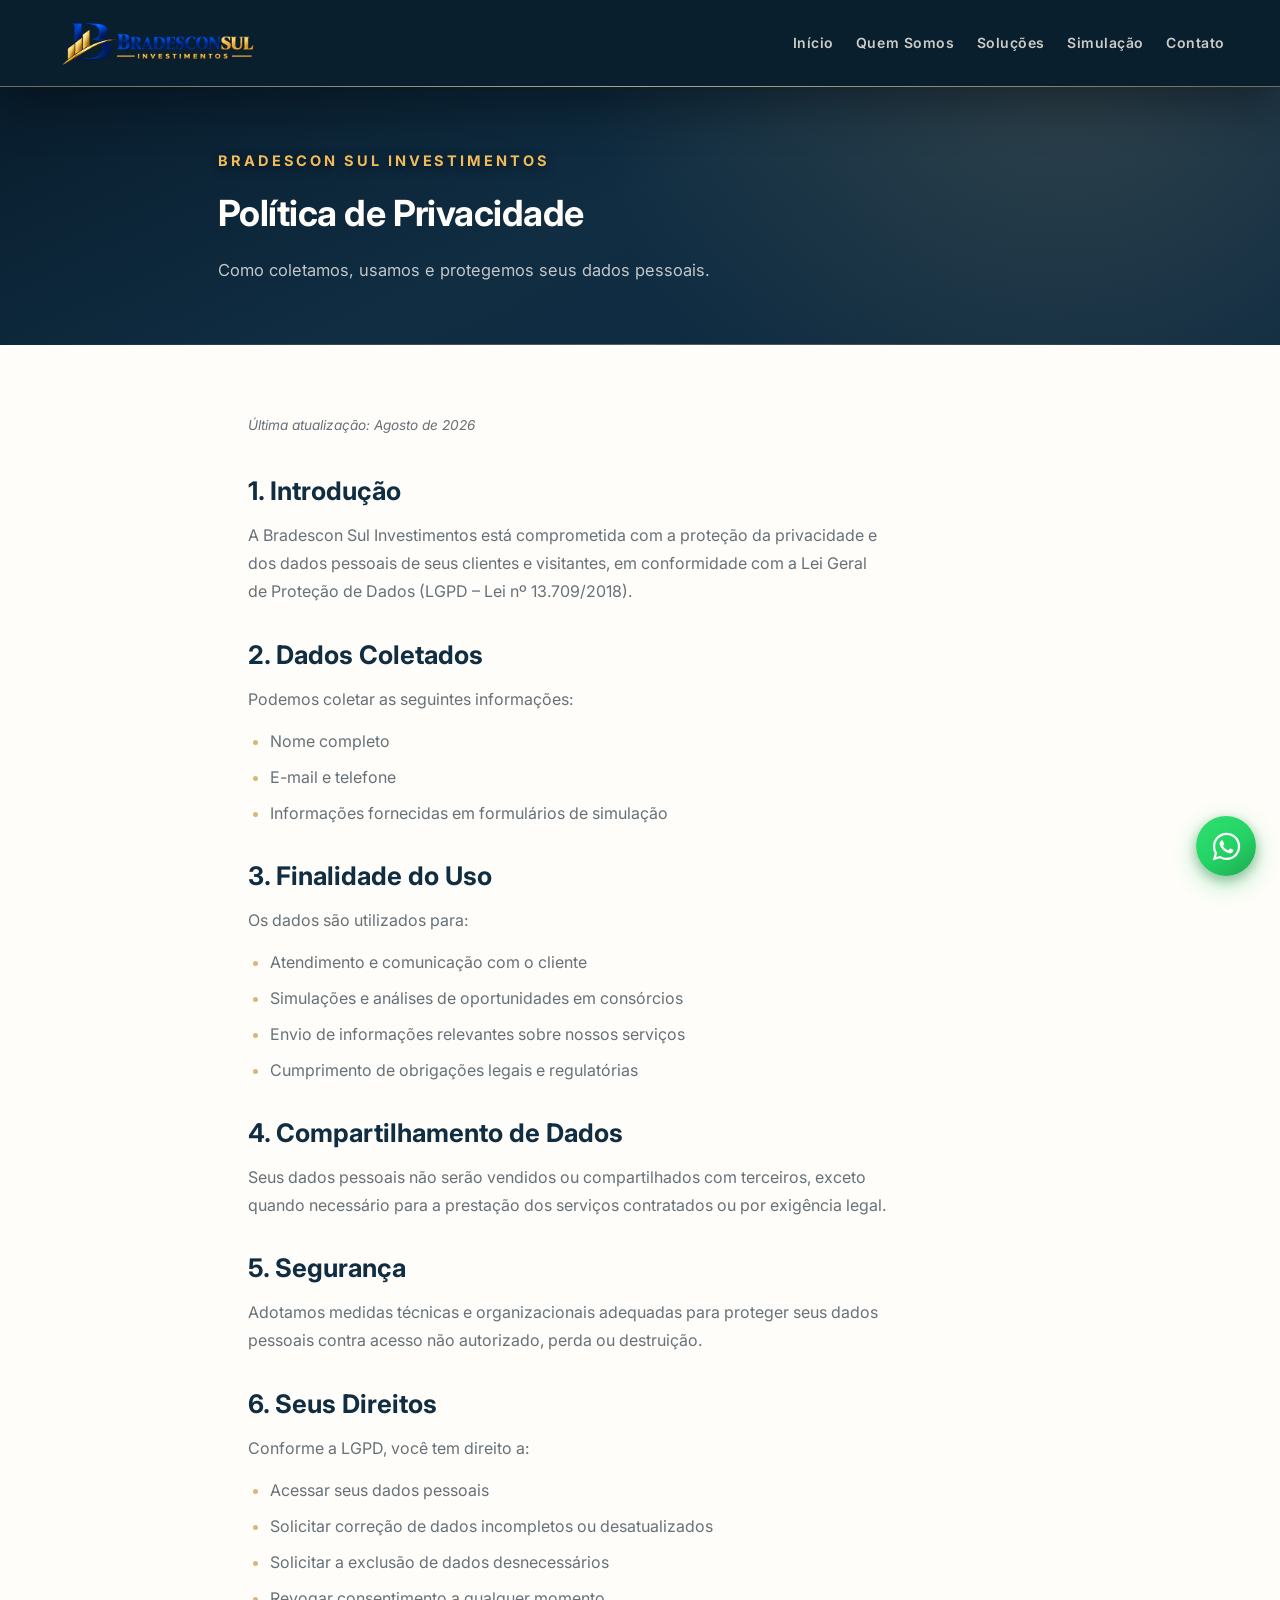
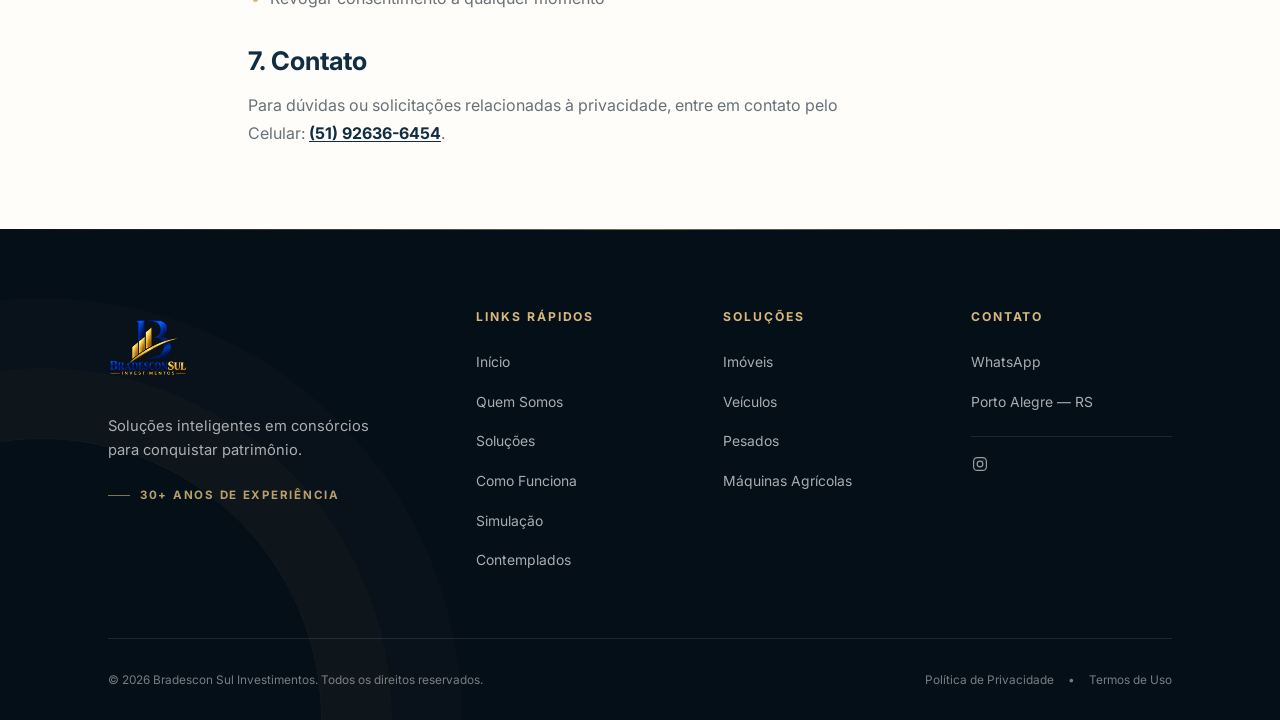
==== commit 3c4c22e2: "atualização v.3" ====
--- a/privacidade/index.html
+++ b/privacidade/index.html
@@ -1,4 +1,4 @@
-<!DOCTYPE html>
+﻿<!DOCTYPE html>
 <html lang="pt-BR">
 <head>
 <meta charset="UTF-8">
@@ -77,7 +77,7 @@
 <a href="/#contato">Contato</a>
 </li>
 <li>
-<a href="https://wa.me/5551920047002" class="btn btn-whatsapp-mobile" target="_blank" rel="noopener noreferrer">Falar no WhatsApp</a>
+<a href="https://wa.me/5551926366454" class="btn btn-whatsapp-mobile" target="_blank" rel="noopener noreferrer">Falar no WhatsApp</a>
 </li>
 </ul>
 </nav>
@@ -143,7 +143,7 @@
 
 <div class="legal-block">
 <h2>7. Contato</h2>
-<p>Para dúvidas ou solicitações relacionadas à privacidade, entre em contato pelo telefone: <a href="tel:+555126661660">(51) 2666-1660</a>.</p>
+<p>Para dúvidas ou solicitações relacionadas à privacidade, entre em contato pelo Celular: <a href="https://wa.me/5551926366454" target="_blank" rel="noopener noreferrer">(51) 92636-6454</a>.</p>
 </div>
 </div>
 </section>
@@ -200,7 +200,7 @@
 <h2 class="footer-heading">Contato</h2>
 <ul>
 <li>
-<a href="https://wa.me/5551920047002" target="_blank" rel="noopener noreferrer">WhatsApp</a>
+<a href="https://wa.me/5551926366454" target="_blank" rel="noopener noreferrer">WhatsApp</a>
 </li>
 <li>
 <a href="/#contato">Porto Alegre — RS</a>
@@ -230,7 +230,7 @@
 </div>
 </div>
 </footer>
-<a href="https://wa.me/5551920047002" class="whatsapp-floating" target="_blank" rel="noopener noreferrer" aria-label="Falar com um atendente pelo WhatsApp">
+<a href="https://wa.me/5551926366454" class="whatsapp-floating" target="_blank" rel="noopener noreferrer" aria-label="Falar com um atendente pelo WhatsApp">
 <svg viewBox="0 0 24 24" width="34" height="34" fill="currentColor" aria-hidden="true"><path d="M12.04 2C6.58 2 2.13 6.45 2.13 11.91C2.13 13.66 2.59 15.36 3.45 16.86L2.05 22L7.3 20.62C8.75 21.41 10.38 21.83 12.04 21.83C17.5 21.83 21.95 17.38 21.95 11.92C21.95 9.27 20.92 6.78 19.05 4.91C17.18 3.04 14.69 2 12.04 2ZM12.05 20.16C10.57 20.16 9.12 19.76 7.85 19.01L7.55 18.83L4.43 19.65L5.26 16.61L5.06 16.29C4.24 14.99 3.8 13.47 3.8 11.91C3.8 7.37 7.5 3.67 12.05 3.67C14.25 3.67 16.32 4.53 17.87 6.09C19.42 7.65 20.28 9.72 20.28 11.92C20.28 16.46 16.58 20.16 12.05 20.16ZM16.57 14.33C16.32 14.2 15.11 13.61 14.88 13.53C14.66 13.44 14.5 13.4 14.33 13.65C14.17 13.9 13.69 14.47 13.54 14.64C13.4 14.81 13.25 14.83 13 14.71C12.75 14.58 11.95 14.32 11 13.48C10.26 12.82 9.76 12.01 9.61 11.76C9.47 11.51 9.6 11.38 9.72 11.25C9.83 11.14 9.97 10.96 10.1 10.81C10.22 10.66 10.26 10.55 10.34 10.39C10.42 10.22 10.38 10.08 10.32 9.95C10.26 9.83 9.76 8.6 9.56 8.1C9.36 7.61 9.15 7.68 9 7.67C8.86 7.67 8.69 7.66 8.52 7.66C8.36 7.66 8.09 7.72 7.86 7.97C7.63 8.22 7 8.81 7 10.02C7 11.23 7.88 12.39 8 12.56C8.13 12.72 9.73 15.2 12.19 16.26C12.78 16.51 13.23 16.66 13.59 16.78C14.18 16.96 14.72 16.94 15.14 16.88C15.61 16.81 16.57 16.3 16.78 15.72C16.98 15.13 16.98 14.63 16.92 14.53C16.86 14.42 16.71 14.36 16.57 14.33Z"/></svg>
 </a>
 <script src="/script.js">
--- a/style.css
+++ b/style.css
@@ -154,7 +154,8 @@
     box-shadow: 0 8px 24px rgba(240, 187, 91, 0.35);
     transition: transform .25s ease, filter .25s ease, box-shadow .25s ease;
 }
-.btn-hero-gold .btn-arrow { font-size: 1.28rem; font-weight: 600; line-height: 1; transition: transform .25s ease; }
+.btn-hero-gold .btn-arrow { display: inline-flex; align-items: center; justify-content: center; line-height: 1; transition: transform .25s ease; }
+.btn-hero-gold .btn-arrow svg { display: block; width: 15px; height: 15px; }
 .btn-hero-gold:hover { filter: brightness(1.06); transform: translateY(-2px); box-shadow: 0 12px 30px rgba(240, 187, 91, 0.5); }
 .btn-hero-gold:hover .btn-arrow { transform: translate(2px, -2px); }
 
@@ -199,8 +200,9 @@
     height: 36px;
     color: #F0BB5B;
 }
-.hero-ind-icon svg { width: 31px; height: 31px; stroke: #F0BB5B; }
-.hero-ind-icon-map img { width: 31px; height: 31px; object-fit: contain; display: block; filter: drop-shadow(0 1px 3px rgba(0,0,0,0.35)); }
+.hero-ind-icon svg { width: 31px; height: 31px; }
+.hero-ind-icon:not(.hero-ind-icon-map) svg { stroke: #F0BB5B; fill: none; }
+.hero-ind-icon-map svg { width: 29px; height: 30px; fill: #F0BB5B; stroke: none; display: block; filter: drop-shadow(0 1px 3px rgba(0,0,0,0.35)); }
 .hero-ind-meta { display: flex; flex-direction: column; align-items: center; text-align: center; }
 .hero-ind-num { color: #ffffff; font-size: 1.61rem; font-weight: 800; line-height: 1.1; letter-spacing: -0.02em; }
 .hero-ind-text { color: rgba(255, 255, 255, 0.78); font-size: 0.87rem; font-weight: 500; letter-spacing: 0.01em; margin-top: 2px; }
@@ -348,6 +350,8 @@
     transition: transform .22s ease, filter .22s ease, box-shadow .22s ease;
 }
 .hero-simulator-submit:hover { transform: translateY(-2px); filter: brightness(1.03); box-shadow: 0 12px 24px rgba(216, 167, 72, .36); }
+.hero-simulator-submit .btn-arrow-right { display: inline-flex; align-items: center; justify-content: center; transition: transform .25s ease; }
+.hero-simulator-submit:hover .btn-arrow-right { transform: translateX(4px); }
 .hero-simulator-submit:focus-visible { outline: 3px solid rgba(16, 45, 66, .35); outline-offset: 3px; }
 .hero-simulator-note { margin: 11px 0 0; color: #7a858b; font-size: .72rem; line-height: 1.4; text-align: center; }
 
@@ -890,7 +894,7 @@
     mask-image: linear-gradient(90deg, transparent 0, #000 36px, #000 calc(100% - 36px), transparent 100%);
 }
 .process-carousel-stage.is-dragging { cursor: grabbing; }
-.process-carousel-track { display: flex; align-items: stretch; gap: 24px; margin: 0; padding: 0; list-style: none; will-change: transform; }
+.process-carousel-track { display: flex; align-items: stretch; gap: 24px; margin: 0; padding: 0; list-style: none; will-change: transform; touch-action: pan-y; -webkit-user-select: none; user-select: none; }
 
 /* Process Card — Navy with Gold Accents */
 .process-card {
@@ -908,6 +912,9 @@
     color: var(--white);
     opacity: 0.72;
     transform: scale(0.96);
+    touch-action: pan-y;
+    -webkit-user-select: none;
+    user-select: none;
     transition: transform 500ms cubic-bezier(0.25, 1, 0.5, 1),
                 opacity 500ms ease,
                 border-color 500ms ease,
@@ -1000,6 +1007,8 @@
     background: #FFFFFF;
     color: #091F2E;
     cursor: pointer;
+    touch-action: manipulation;
+    -webkit-tap-highlight-color: transparent;
     box-shadow: 0 4px 12px rgba(7, 25, 38, 0.08);
     transition: background-color .25s ease, border-color .25s ease, color .25s ease, transform .2s ease, box-shadow .2s ease;
 }
@@ -1035,6 +1044,8 @@
     border-radius: 50%;
     background: rgba(9, 31, 46, 0.22);
     cursor: pointer;
+    touch-action: manipulation;
+    -webkit-tap-highlight-color: transparent;
     transition: all .35s cubic-bezier(0.25, 1, 0.5, 1);
 }
 .process-carousel-dot:hover {
@@ -1169,7 +1180,7 @@
 .contemplado-modal-head h2 { max-width: 500px; margin-bottom: 13px; color: var(--navy); font-size: clamp(2rem, 3.2vw, 3rem); line-height: 1.06; letter-spacing: -.02em; }
 .contemplado-profile { color: var(--ink); font-size: .96rem; font-weight: 700; }
 .contemplado-location-row { display: flex; flex-wrap: wrap; align-items: center; justify-content: space-between; gap: 8px 18px; margin-top: 6px; color: var(--muted); font-size: .8rem; }
-.contemplado-stars { color: var(--champagne); letter-spacing: .12em; }
+.contemplado-stars { display: inline-flex; align-items: center; gap: 4px; color: var(--champagne); }
 .contemplado-meta { display: grid; grid-template-columns: 1fr 1fr; gap: 1px; margin: 30px 0; background: var(--line); border: 1px solid var(--line); }
 .contemplado-meta > div { padding: 18px; background: var(--paper); }
 .contemplado-meta dt { margin-bottom: 5px; color: var(--muted); font-size: .68rem; font-weight: 700; letter-spacing: .12em; text-transform: uppercase; }
@@ -1232,7 +1243,7 @@
 .final-cta h2 span { display: block; }
 .final-cta-intro { max-width: 480px; color: rgba(255,255,255,.72); font-size: 1.04rem; line-height: 1.8; }
 
-.final-cta .final-ctas { margin-top: 34px; }
+.final-cta .final-ctas { display: flex; flex-wrap: wrap; align-items: center; gap: 16px; margin-top: 34px; }
 .final-cta .btn { min-width: 210px; max-width: 100%; min-height: 58px; padding: 15px 30px; border-radius: 999px; font-size: .9rem; letter-spacing: .05em; box-sizing: border-box; }
 .final-cta .btn-primary { position: relative; overflow: hidden; background: linear-gradient(135deg, var(--champagne-light) 0%, var(--champagne) 65%, #c9a367 100%); border-color: var(--champagne); color: var(--navy-deep); box-shadow: 0 10px 28px rgba(216,183,122,.24); transition: transform .3s ease, box-shadow .3s ease, filter .3s ease; }
 .final-cta .btn-primary::after { content: ''; position: absolute; top: 0; left: -60%; width: 35%; height: 100%; background: linear-gradient(120deg, transparent, rgba(255,255,255,.6), transparent); transform: skewX(-18deg); transition: left .65s ease; }
@@ -1386,8 +1397,9 @@
     .hero-eyebrow { margin-bottom: 16px; font-size: .6875rem; letter-spacing: .18em; }
     .hero-headline { margin-bottom: 18px; font-size: clamp(2.15rem, 8.5vw, 2.65rem); line-height: 1.08; letter-spacing: -.03em; }
     .hero-subheadline { max-width: 480px; margin-bottom: 22px; font-size: .9375rem; line-height: 1.55; }
-    .hero-ctas, .final-ctas { flex-direction: column; flex-wrap: nowrap; }
-    .hero-ctas { gap: 12px; margin-bottom: 24px; }
+    .hero-ctas, .final-ctas { display: flex; flex-direction: column; flex-wrap: nowrap; width: 100%; }
+    .hero-ctas { gap: 14px; margin-bottom: 24px; }
+    .final-ctas { gap: 14px; margin-top: 26px; }
     .hero-ctas .btn, .final-ctas .btn { width: 100%; min-width: 0; }
     .hero-ctas .btn { min-height: 50px; padding: 13px 20px; font-size: .9375rem; border-radius: 10px; }
     .hero-main-row { grid-template-columns: 1fr; gap: 28px; }
@@ -1885,7 +1897,7 @@
     .hero-indicators-bar { gap: 27px; padding: 2px 0; }
     .hero-ind-icon { width: 29px; height: 29px; }
     .hero-ind-icon svg { width: 27px; height: 27px; }
-    .hero-ind-icon-map img { width: 27px; height: 27px; }
+    .hero-ind-icon-map svg { width: 25px; height: 26px; }
     .hero-ind-num { font-size: 1.39rem; }
     .hero-ind-text { font-size: .78rem; }
     .hero-ind-label-primary { font-size: .87rem; max-width: 111px; }
